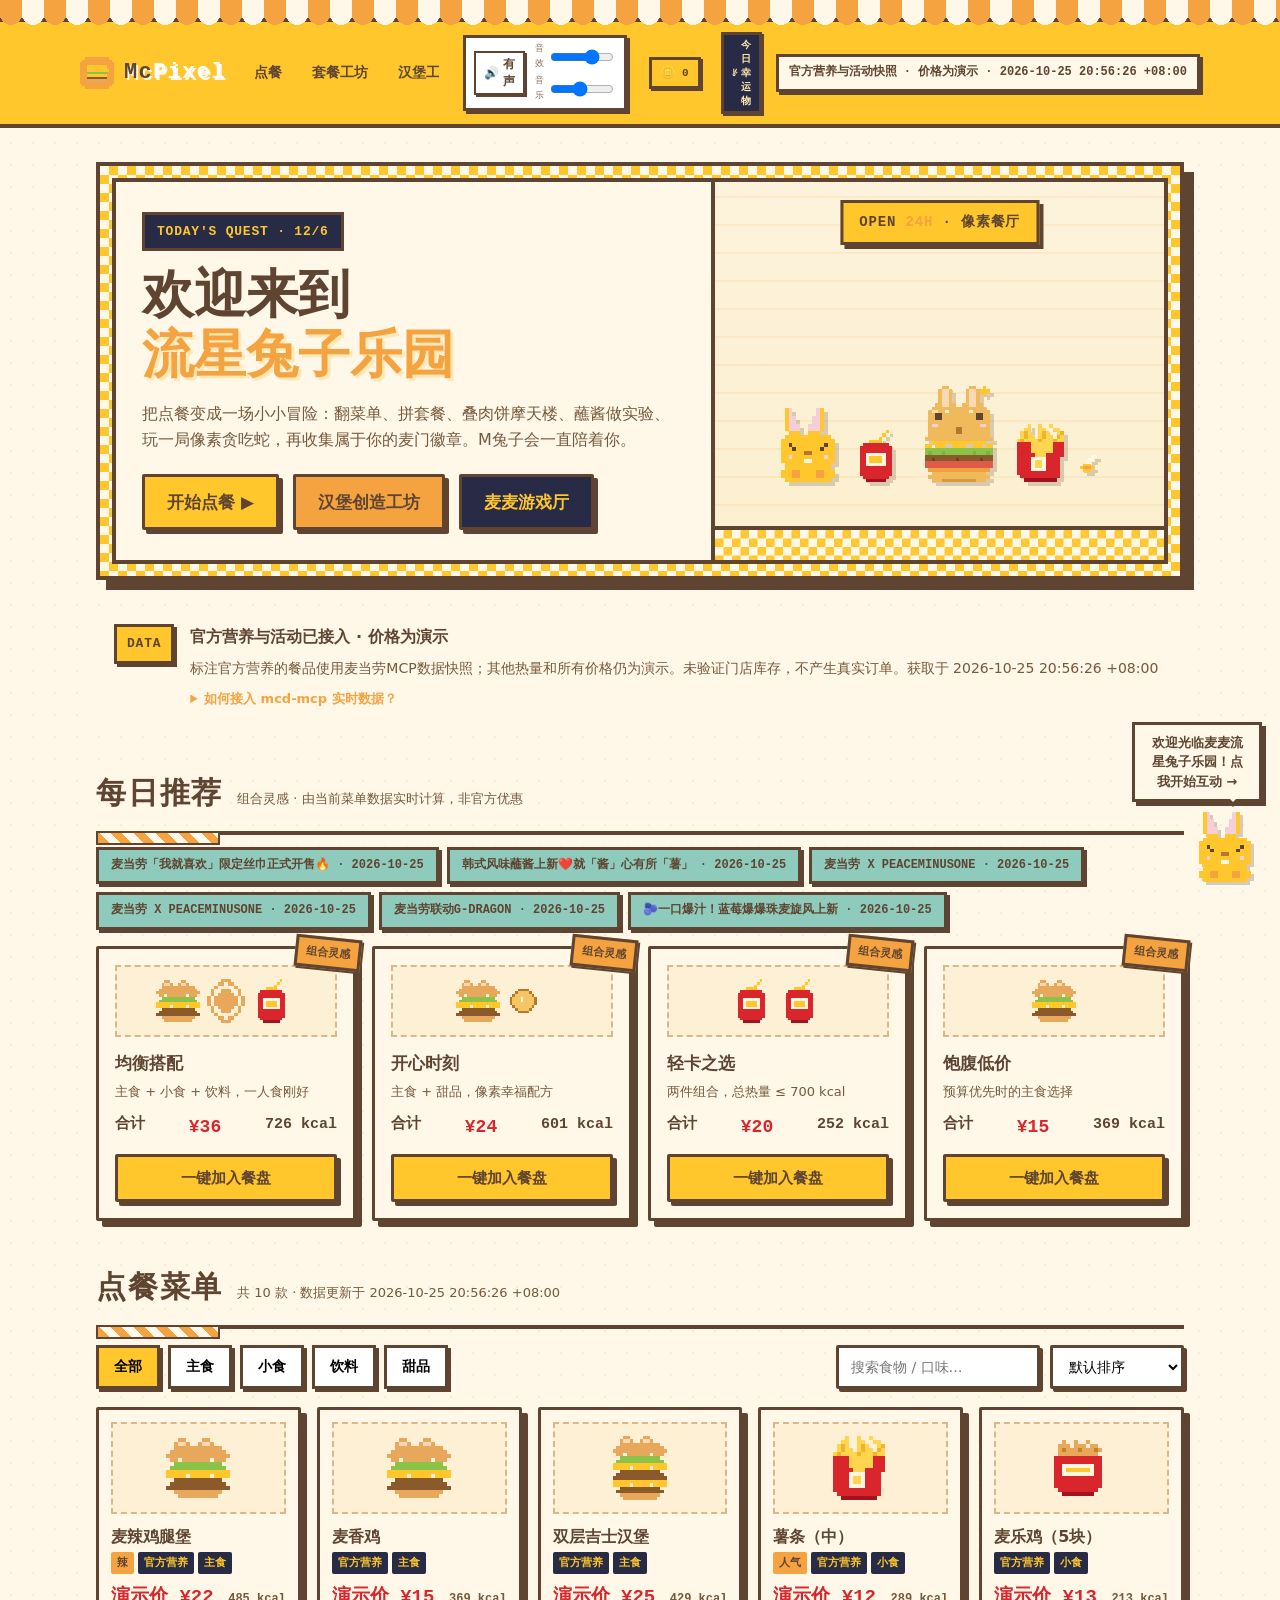
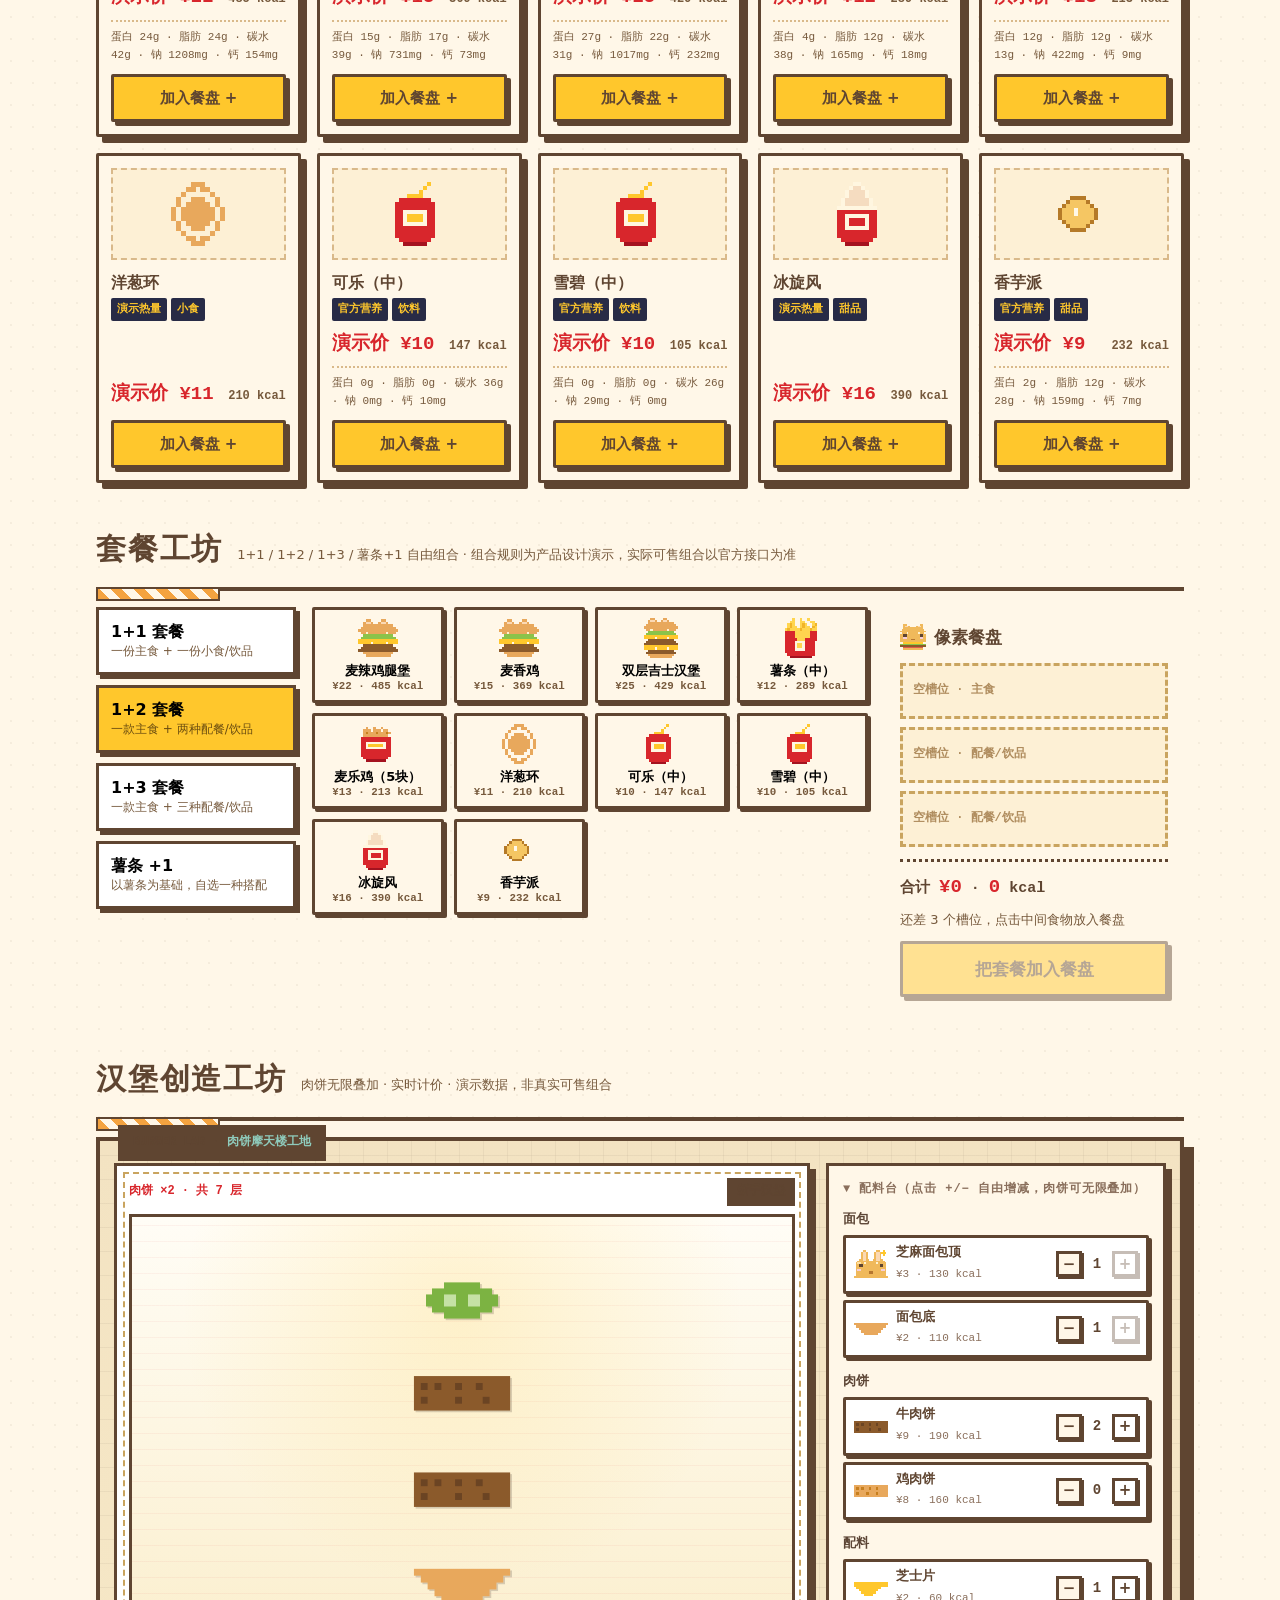
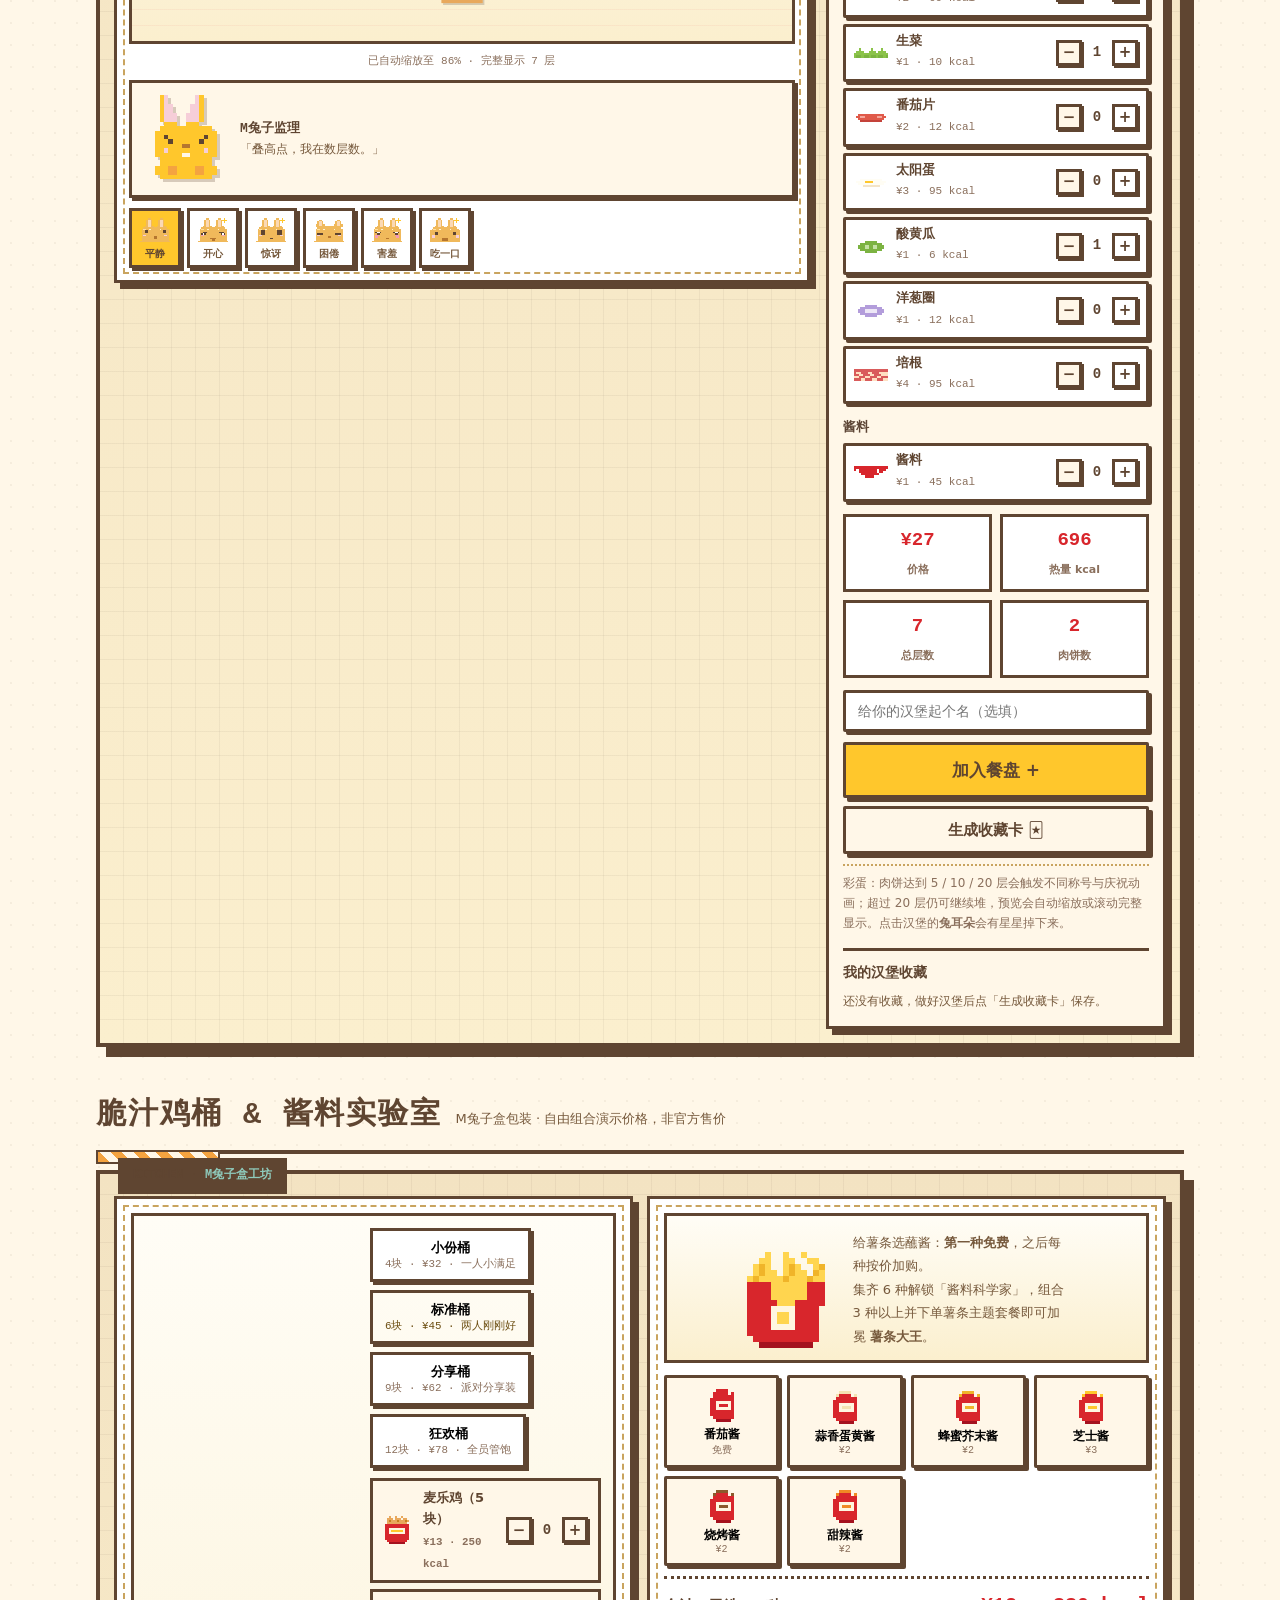
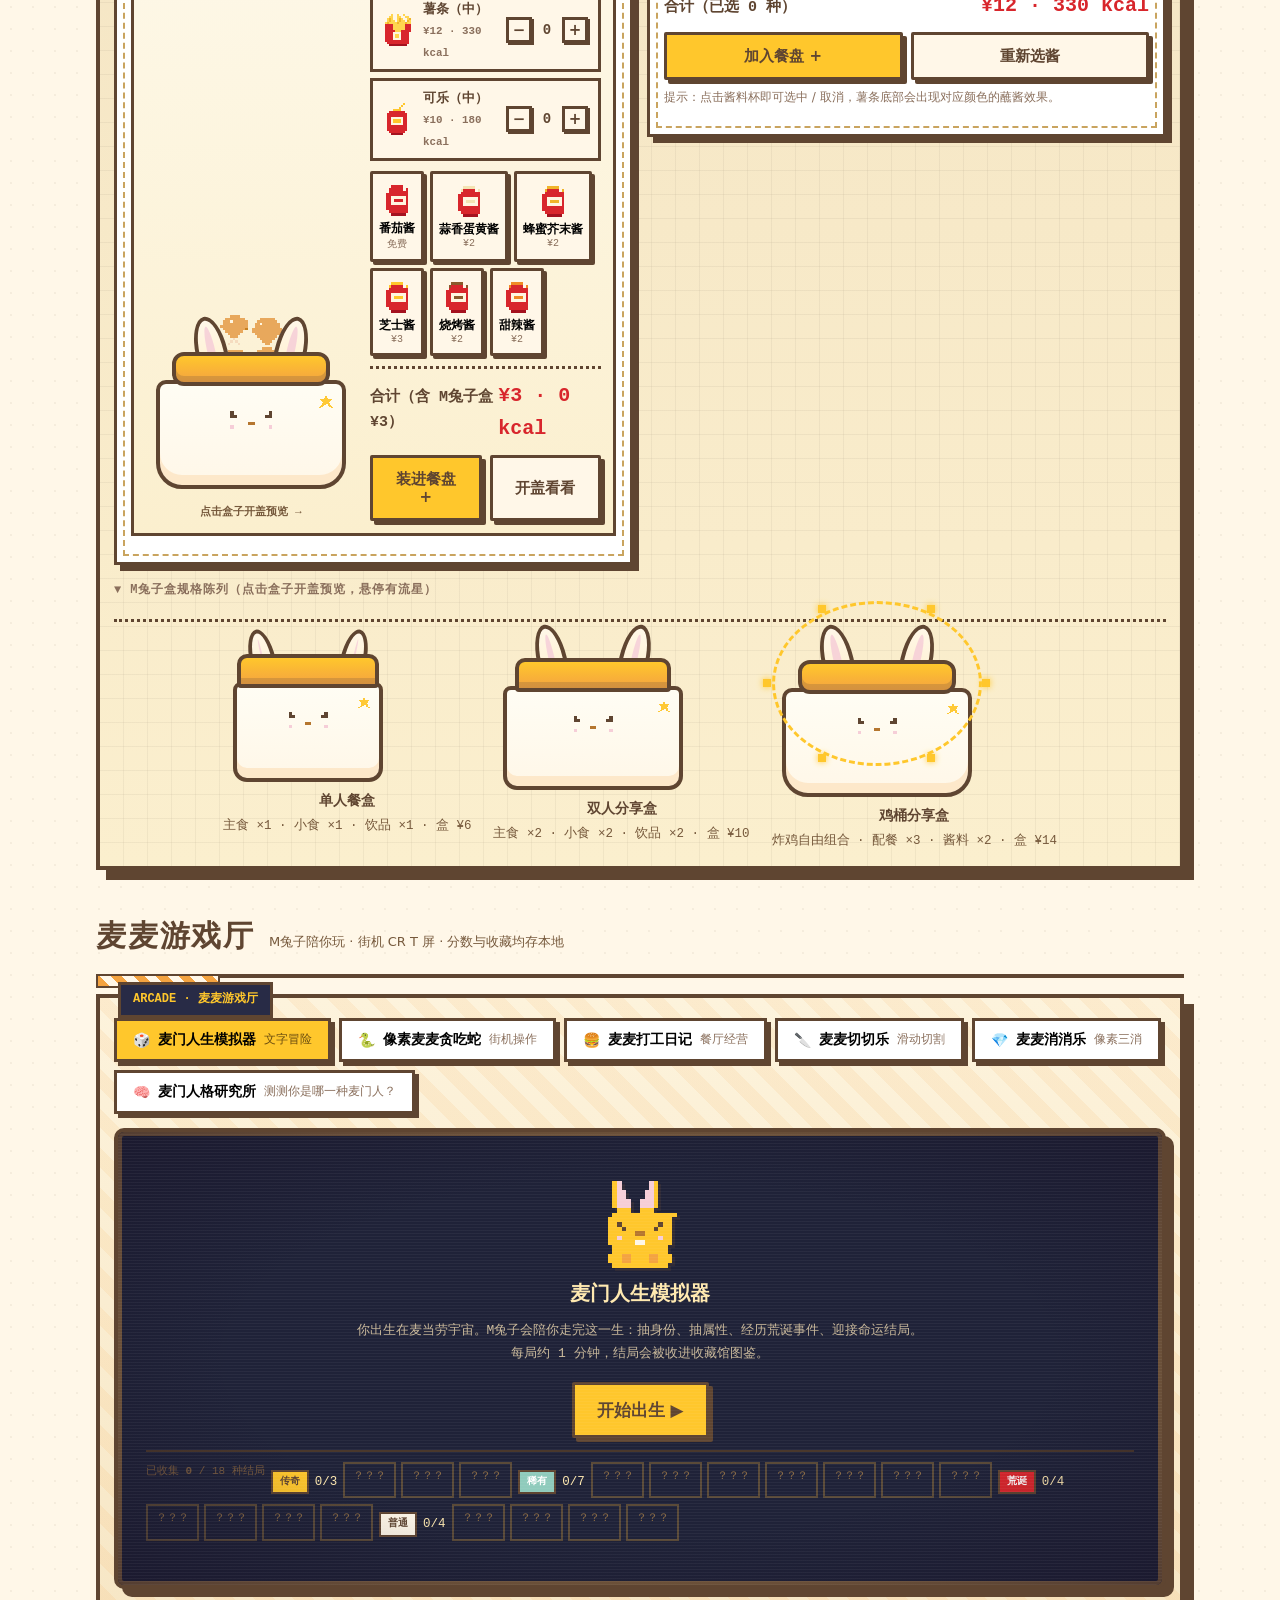
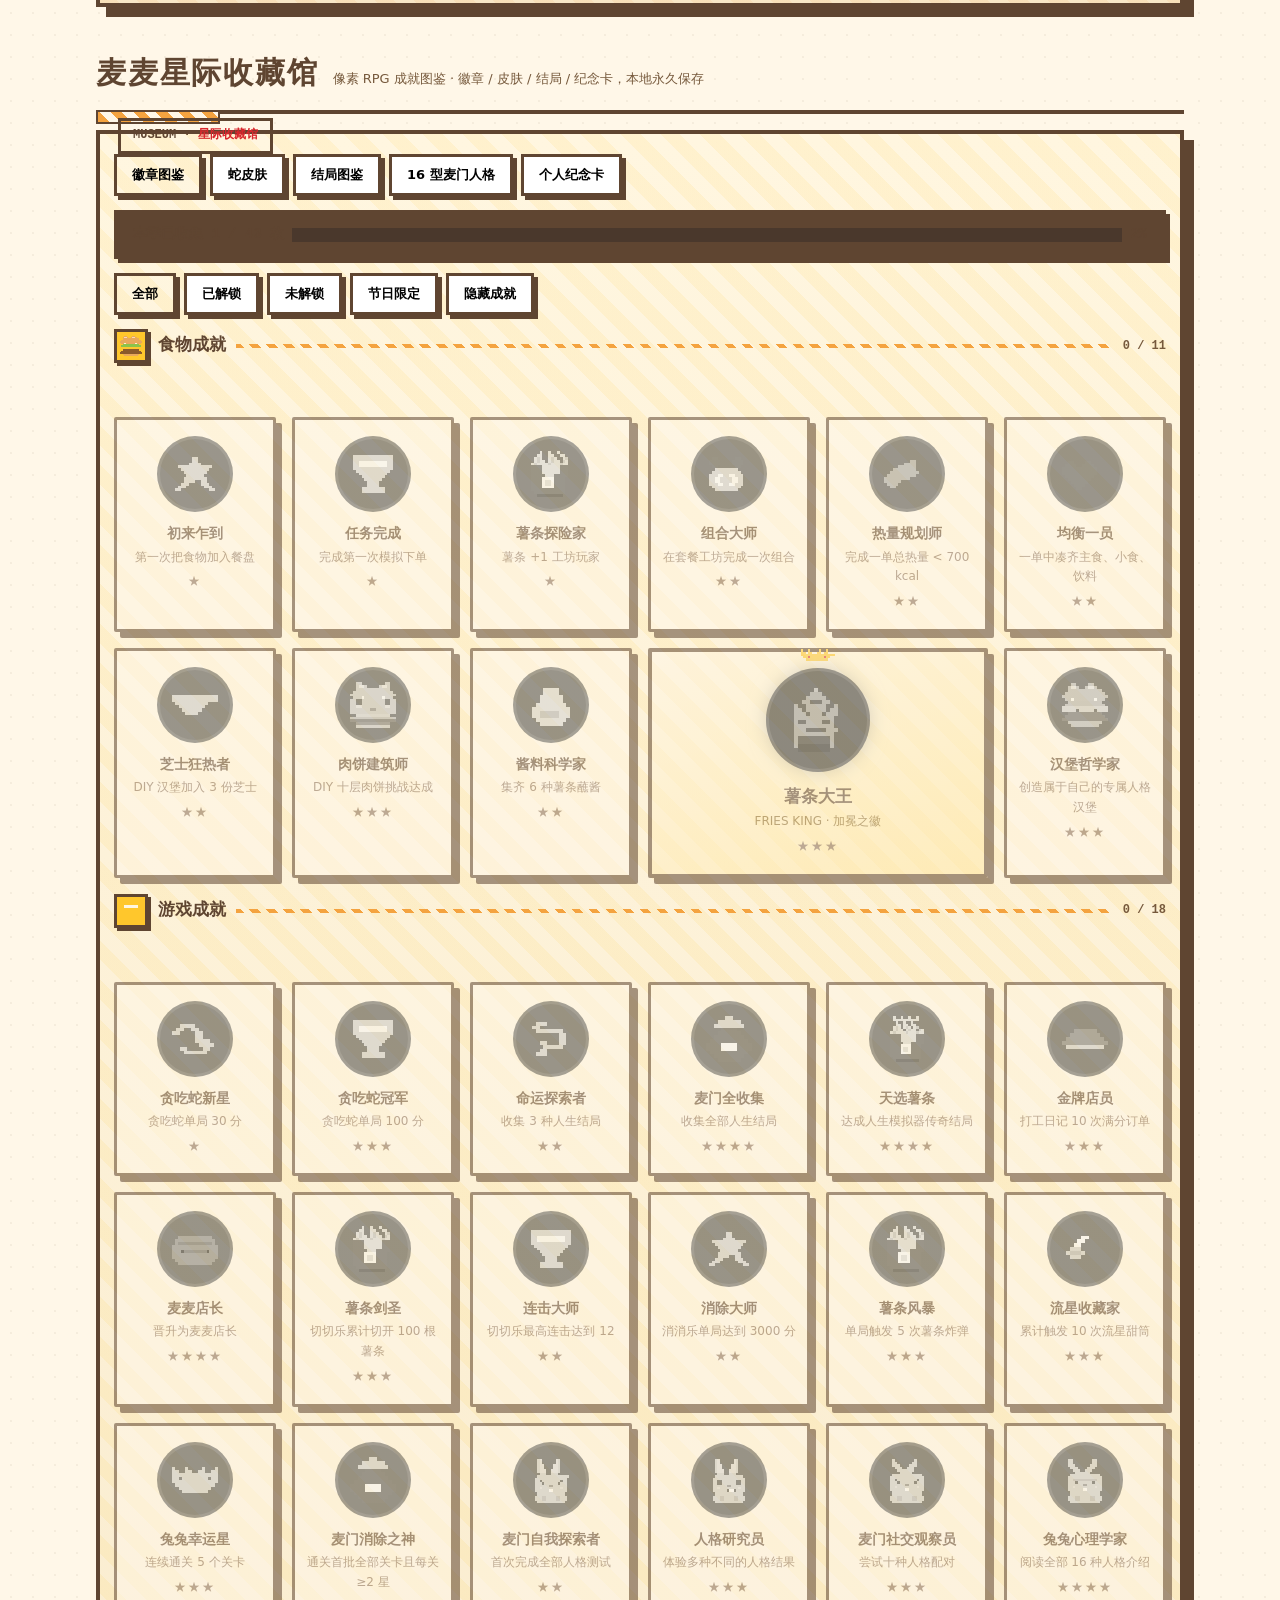
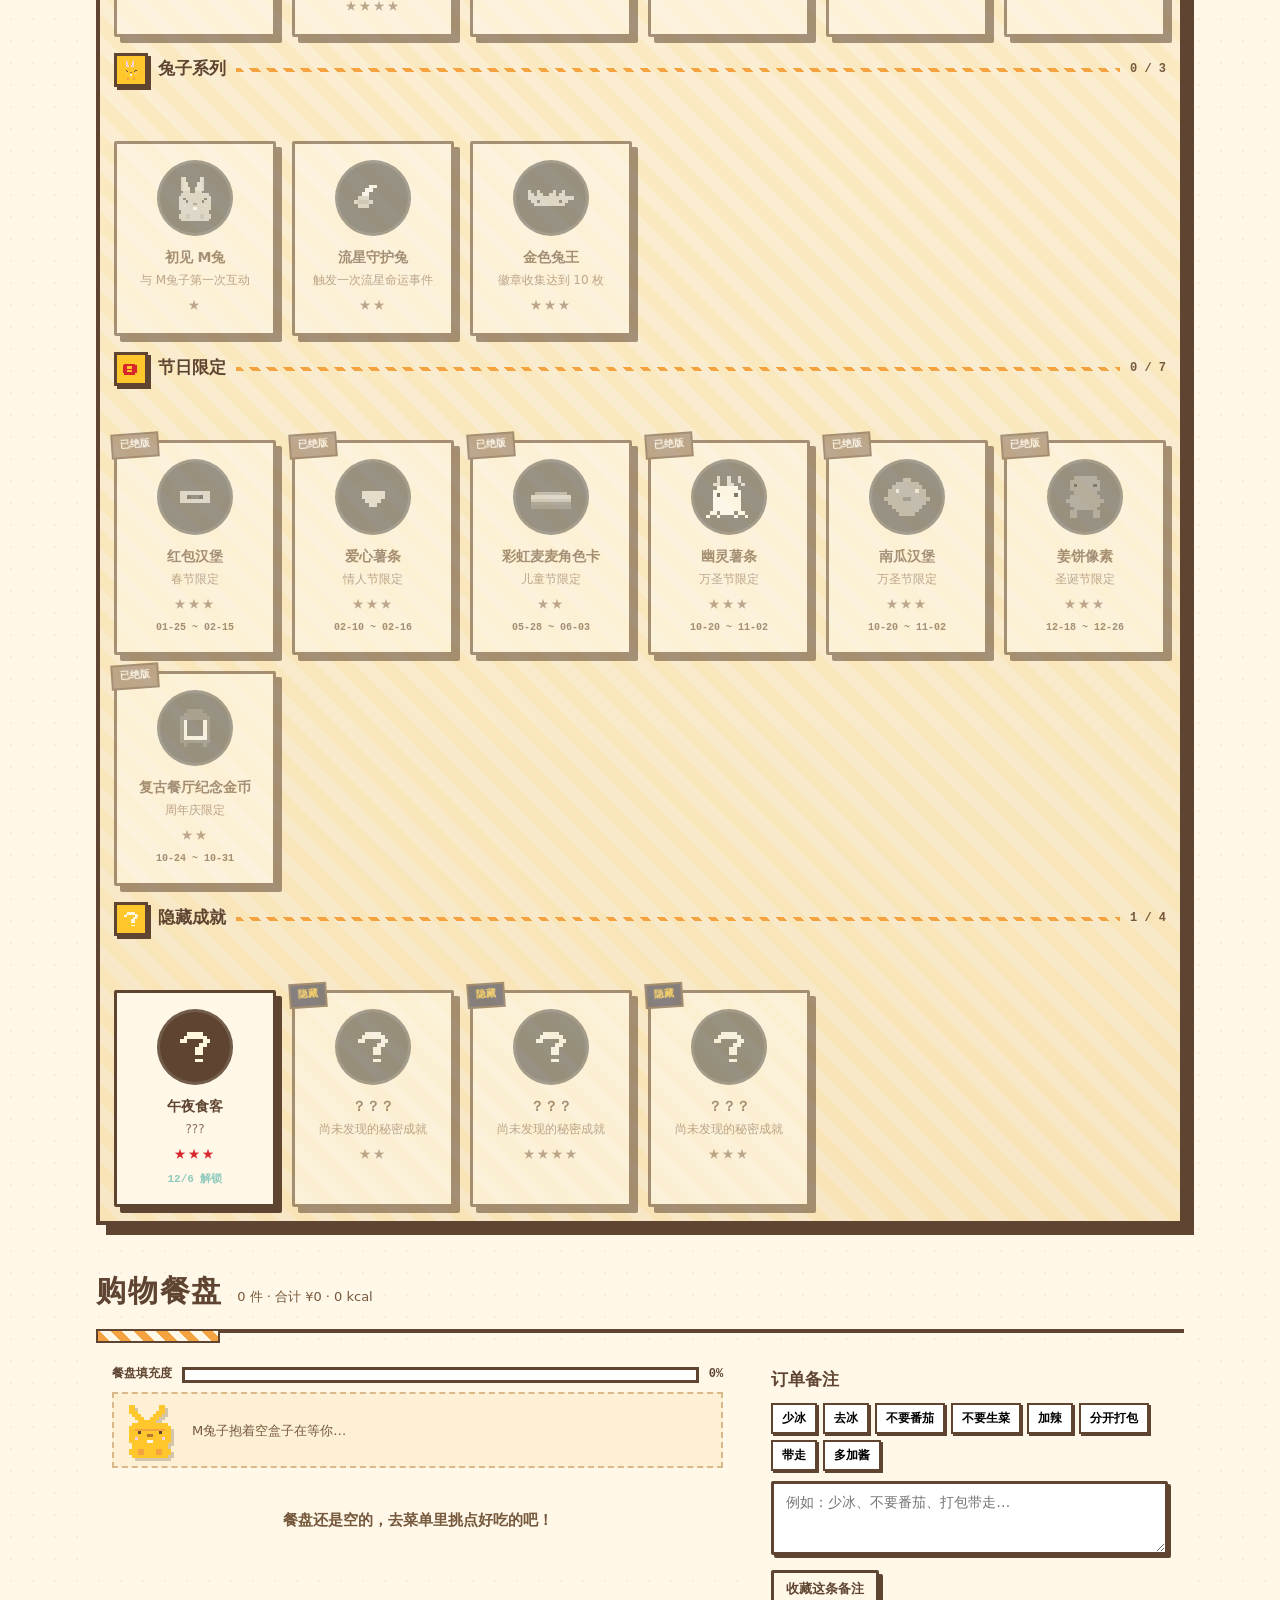
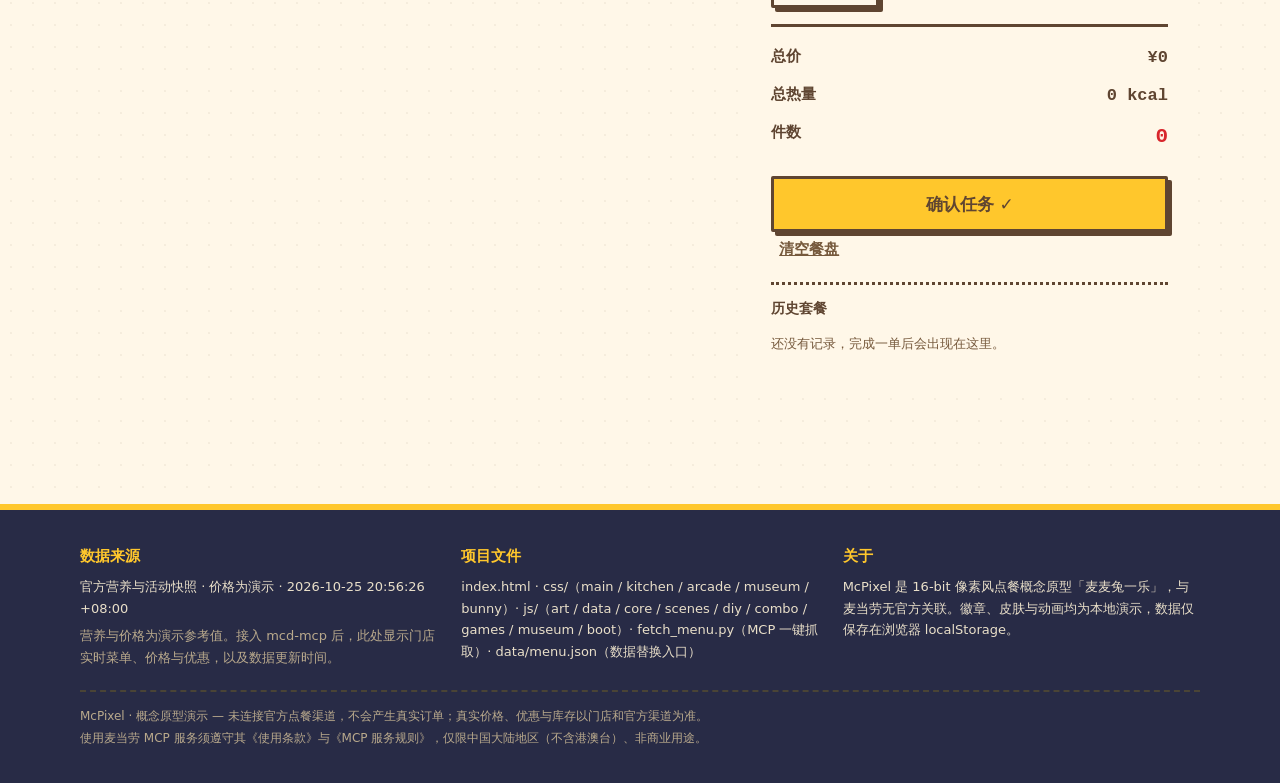
==== index.html @ a1de320a "Submit 麦麦兔一乐: latest WorkBuddy games, verified MCP nutrition and campaign snapshots" ====
<!doctype html><html lang="zh-CN"><head><meta charset="utf-8"><meta name="viewport" content="width=device-width,initial-scale=1,viewport-fit=cover"><title>麦麦兔一乐｜像素互动乐园</title>
<link rel="stylesheet" href="css/main.css">
<link rel="stylesheet" href="css/kitchen.css">
<link rel="stylesheet" href="css/arcade.css">
<link rel="stylesheet" href="css/museum.css">
<link rel="stylesheet" href="css/bunny.css">
<script type="application/json" id="offline-menu">{"meta": {"source": "mixed", "label": "官方营养与活动快照 · 价格为演示", "updatedAt": "2026-10-25 20:56:26 +08:00", "store": "未验证门店", "mcdMcpConnected": false, "note": "官方营养与活动为抓取快照，非实时连接。价格、库存及未匹配营养为演示。", "nutritionMatched": 8, "nutritionRecordCount": 160}, "items": [{"id": "m1", "name": "麦辣鸡腿堡", "price": 22, "calories": 485.0, "category": "主食", "tags": ["辣", "官方营养"], "art": "burger", "priceSource": "demo", "nutrition": {"protein": 24.0, "fat": 24.0, "carbohydrate": 42.0, "sodium": 1208.0, "calcium": 154.0, "calories": 485.0}, "nutritionSourceName": "麦辣鸡腿汉堡", "nutritionSource": "mcd-mcp:list-nutrition-foods"}, {"id": "m2", "name": "麦香鸡", "price": 15, "calories": 369.0, "category": "主食", "tags": ["官方营养"], "art": "burger", "priceSource": "demo", "nutrition": {"protein": 15.0, "fat": 17.0, "carbohydrate": 39.0, "sodium": 731.0, "calcium": 73.0, "calories": 369.0}, "nutritionSourceName": "麦香鸡", "nutritionSource": "mcd-mcp:list-nutrition-foods"}, {"id": "m3", "name": "双层吉士汉堡", "price": 25, "calories": 429.0, "category": "主食", "tags": ["官方营养"], "art": "burger2", "priceSource": "demo", "nutrition": {"protein": 27.0, "fat": 22.0, "carbohydrate": 31.0, "sodium": 1017.0, "calcium": 232.0, "calories": 429.0}, "nutritionSourceName": "双层吉士汉堡", "nutritionSource": "mcd-mcp:list-nutrition-foods"}, {"id": "s1", "name": "薯条（中）", "price": 12, "calories": 289.0, "category": "小食", "tags": ["人气", "官方营养"], "art": "fries", "priceSource": "demo", "nutrition": {"protein": 4.0, "fat": 12.0, "carbohydrate": 38.0, "sodium": 165.0, "calcium": 18.0, "calories": 289.0}, "nutritionSourceName": "中薯条", "nutritionSource": "mcd-mcp:list-nutrition-foods"}, {"id": "s2", "name": "麦乐鸡（5块）", "price": 13, "calories": 213.0, "category": "小食", "tags": ["官方营养"], "art": "nuggets", "priceSource": "demo", "nutrition": {"protein": 12.0, "fat": 12.0, "carbohydrate": 13.0, "sodium": 422.0, "calcium": 9.0, "calories": 213.0}, "nutritionSourceName": "麦乐鸡5块", "nutritionSource": "mcd-mcp:list-nutrition-foods"}, {"id": "s3", "name": "洋葱环", "price": 11, "calories": 210, "category": "小食", "tags": ["演示热量"], "art": "rings", "priceSource": "demo"}, {"id": "d1", "name": "可乐（中）", "price": 10, "calories": 147.0, "category": "饮料", "tags": ["官方营养"], "art": "cup", "priceSource": "demo", "nutrition": {"protein": 0.0, "fat": 0.0, "carbohydrate": 36.0, "sodium": 0.0, "calcium": 10.0, "calories": 147.0}, "nutritionSourceName": "可乐中杯", "nutritionSource": "mcd-mcp:list-nutrition-foods"}, {"id": "d2", "name": "雪碧（中）", "price": 10, "calories": 105.0, "category": "饮料", "tags": ["官方营养"], "art": "cup", "priceSource": "demo", "nutrition": {"protein": 0.0, "fat": 0.0, "carbohydrate": 26.0, "sodium": 29.0, "calcium": 0.0, "calories": 105.0}, "nutritionSourceName": "雪碧中杯", "nutritionSource": "mcd-mcp:list-nutrition-foods"}, {"id": "t1", "name": "冰旋风", "price": 16, "calories": 390, "category": "甜品", "tags": ["演示热量"], "art": "swirl", "priceSource": "demo"}, {"id": "t2", "name": "香芋派", "price": 9, "calories": 232.0, "category": "甜品", "tags": ["官方营养"], "art": "pie", "priceSource": "demo", "nutrition": {"protein": 2.0, "fat": 12.0, "carbohydrate": 28.0, "sodium": 159.0, "calcium": 7.0, "calories": 232.0}, "nutritionSourceName": "香芋派", "nutritionSource": "mcd-mcp:list-nutrition-foods"}], "campaigns": [{"name": "麦当劳「我就喜欢」限定丝巾正式开售🔥", "date": "2026-10-25"}, {"name": "韩式风味蘸酱上新❤️就「酱」心有所「薯」", "date": "2026-10-25"}, {"name": "麦当劳 X PEACEMINUSONE", "date": "2026-10-25"}, {"name": "麦当劳 X PEACEMINUSONE", "date": "2026-10-25"}, {"name": "麦当劳联动G-DRAGON ", "date": "2026-10-25"}, {"name": "🫐一口爆汁！蓝莓爆爆珠麦旋风上新", "date": "2026-10-25"}, {"name": "🍫麦咖啡13.9r浓浓黑巧来啦！", "date": "2026-10-25"}, {"name": "麦咖啡一早现磨🥳元气早餐震撼来袭！", "date": "2026-10-25"}, {"name": "🩶灰白撞色，灰焰圆筒酷爽登场", "date": "2026-10-25"}, {"name": "学生专属！49元150天麦金学期卡💳", "date": "2026-10-25"}, {"name": "过家家派对上线，快来一起解锁梦想职业", "date": "2026-10-25"}, {"name": "“韩”风刮到了四件套~龙焰鸡腿堡来袭！", "date": "2026-10-25"}, {"name": "乐享90分钟高质量亲子时间", "date": "2026-10-25"}, {"name": "快来一起参加麦麦派对吧！", "date": "2026-10-25"}, {"name": "下周麦麦省优惠预告来啦😁", "date": "2026-10-26"}, {"name": "麦当劳 X PEACEMINUSONE", "date": "2026-10-27"}, {"name": "麦当劳 X PEACEMINUSONE", "date": "2026-10-28"}, {"name": "麦当劳「我就喜欢」限定丝巾正式开售🔥", "date": "2026-10-30"}, {"name": "🍫麦咖啡13.9r浓浓黑巧来啦！", "date": "2026-10-30"}, {"name": "韩式风味蘸酱上新❤️就「酱」心有所「薯」", "date": "2026-10-31"}, {"name": "麦当劳联动G-DRAGON ", "date": "2026-11-01"}, {"name": "🩶灰白撞色，灰焰圆筒酷爽登场", "date": "2026-11-01"}, {"name": "“韩”风刮到了四件套~龙焰鸡腿堡来袭！", "date": "2026-11-02"}, {"name": "🫐一口爆汁！蓝莓爆爆珠麦旋风上新", "date": "2026-11-03"}, {"name": "快来一起参加麦麦派对吧！", "date": "2026-11-11"}, {"name": "乐享90分钟高质量亲子时间", "date": "2026-11-12"}], "deals": []}</script></head><body>
<div class="toast-wrap" id="toastWrap" aria-live="polite"></div>

<header class="site-head">
  <div class="awning" aria-hidden="true"></div>
  <div class="head-inner">
    <a class="brand" href="#top">
      <span id="brandArt"></span>
      <span class="brand-word pixel">Mc<i>Pixel</i></span>
    </a>
    <nav class="site-nav">
      <a class="nav-link" href="#menu">点餐</a>
      <a class="nav-link" href="#workshop">套餐工坊</a>
      <a class="nav-link" href="#diy">汉堡工坊</a>
      <a class="nav-link" href="#kitchen">鸡桶酱料</a>
      <a class="nav-link" href="#arcade">游戏厅</a>
      <a class="nav-link" href="#museum" id="navMuseum">收藏馆</a>
      <a class="nav-link cart-link" href="#cart" id="navCart">餐盘<span class="cart-count" id="cartCount">0</span></a>
    </nav>
    <div class="sound-panel" id="soundPanel" title="声音设置"></div>
    <span class="coin-chip" id="coinChip" title="模拟金币：仅用于游戏内解锁，与真实货币无关">🪙 0</span>
    <span class="luck-chip-wrap" id="luckChip"></span>
    <span class="data-chip" id="dataChip" title="当前数据来源">载入中…</span>
  </div>
</header>

<main id="top">
  <!-- ================= HERO（点餐大厅） ================= -->
  <section class="hero-wrap">
    <div class="checker-pad">
      <div class="hero">
        <div class="hero-copy">
          <div class="quest-tag pixel">TODAY'S QUEST · <span id="todayStr"></span></div>
          <h1>欢迎来到<br><em>流星兔子乐园</em></h1>
          <p>把点餐变成一场小小冒险：翻菜单、拼套餐、叠肉饼摩天楼、蘸酱做实验、玩一局像素贪吃蛇，再收集属于你的麦门徽章。M兔子会一直陪着你。</p>
          <div class="hero-cta">
            <button class="btn btn-lg" data-go="#menu">开始点餐 ▶</button>
            <button class="btn btn-honey btn-lg" data-go="#diy">汉堡创造工坊</button>
            <button class="btn btn-night btn-lg" data-go="#arcade">麦麦游戏厅</button>
          </div>
        </div>
        <div class="hero-scene" aria-hidden="true">
          <div class="scene-wall"></div>
          <div class="scene-sign pixel">OPEN <b>24H</b> · 像素餐厅</div>
          <div class="scene-items" id="sceneItems"></div>
          <div class="scene-floor"></div>
        </div>
      </div>
    </div>
  </section>

  <!-- ================= 数据提示 ================= -->
  <section class="notice-wrap">
    <div class="notice" id="dataNotice">
      <span class="notice-tag pixel">DATA</span>
      <div>
        <b id="noticeTitle">当前展示的是演示菜单数据</b>
        <p id="noticeText">本页尚未连接麦当劳官方 MCP（mcd-mcp），菜单、价格与热量均为演示参考值，不构成任何真实优惠。接入官方数据后，页面会自动切换为门店实时菜单。</p>
        <details>
          <summary>如何接入 mcd-mcp 实时数据？</summary>
          <ol>
            <li>打开 <b>open.mcd.cn/mcp</b>，手机号登录后在右上角「控制台」申请 MCP Token（限中国大陆、非商业用途）。</li>
            <li>在 WorkBuddy「连接器 → 自定义连接器 → 配置 MCP」中粘贴配置（Token 只放本地，勿外传）：</li>
          </ol>
          <pre>{
  "mcpServers": {
    "mcd-mcp": {
      "type": "streamablehttp",
      "url": "https://mcp.mcd.cn",
      "headers": { "Authorization": "Bearer YOUR_MCP_TOKEN" }
    }
  }
}</pre>
          <ol start="3">
            <li>把官方菜单数据写入本项目的 <b>data/menu.json</b>：在 WorkBuddy 中启用 mcd-mcp 连接器后让我抓取，或运行 <b>python3 fetch_menu.py</b>（读取环境变量 MCD_MCP_TOKEN，依次调用 query-meals / list-nutrition-foods / query-store-coupons / campaign-calendar）。刷新页面即完成替换，字段映射见 MCP_INTEGRATION.md。</li>
          </ol>
        </details>
      </div>
    </div>
  </section>

  <!-- ================= 每日推荐 ================= -->
  <section id="daily" class="sec">
    <div class="sec-head"><h2 class="pixel">每日推荐</h2><span class="sec-sub">组合灵感 · 由当前菜单数据实时计算，非官方优惠</span></div>
    <div class="campaign-strip" id="campaignStrip"></div>
    <div class="daily-grid" id="dailyGrid"></div>
  </section>

  <!-- ================= 门店优惠（仅 MCP 数据存在时显示） ================= -->
  <section id="deals" class="sec" hidden>
    <div class="sec-head"><h2 class="pixel">门店优惠</h2><span class="sec-sub">来自 mcd-mcp 官方优惠数据 · 仅展示接口实际返回的券</span></div>
    <div class="deal-grid" id="dealGrid"></div>
  </section>

  <!-- ================= 点餐菜单 ================= -->
  <section id="menu" class="sec">
    <div class="sec-head"><h2 class="pixel">点餐菜单</h2><span class="sec-sub" id="menuCount"></span></div>
    <div class="menu-tools">
      <div class="tabs" id="catTabs" role="tablist"></div>
      <div class="tools-right">
        <input class="inp" id="searchInput" type="search" placeholder="搜索食物 / 口味…" aria-label="搜索菜单">
        <select class="inp" id="sortSel" aria-label="排序方式">
          <option value="default">默认排序</option>
          <option value="priceAsc">价格从低到高</option>
          <option value="calAsc">热量从低到高</option>
        </select>
      </div>
    </div>
    <div class="grid" id="menuGrid"></div>
    <p class="menu-empty" id="menuEmpty" hidden>没有找到匹配的食物，换个关键词试试。</p>
  </section>

  <!-- ================= 套餐工坊 ================= -->
  <section id="workshop" class="sec">
    <div class="sec-head"><h2 class="pixel">套餐工坊</h2><span class="sec-sub">1+1 / 1+2 / 1+3 / 薯条+1 自由组合 · 组合规则为产品设计演示，实际可售组合以官方接口为准</span></div>
    <div class="workshop">
      <div class="ws-modes" id="wsModes"></div>
      <div>
        <div class="ws-candidates" id="wsCandidates"></div>
      </div>
      <div class="ws-plate">
        <h3><span id="wsPlateArt"></span>像素餐盘</h3>
        <div class="slots" id="wsSlots"></div>
        <div class="ws-total">合计 <b id="wsPrice">¥0</b> · <b id="wsCal">0</b> kcal</div>
        <div class="ws-hint" id="wsHint"></div>
        <button class="btn btn-lg btn-block" id="wsAdd" disabled>把套餐加入餐盘</button>
      </div>
    </div>
  </section>

  <!-- ================= DIY 汉堡创造工坊 ================= -->
  <section id="diy" class="sec">
    <div class="sec-head"><h2 class="pixel">汉堡创造工坊</h2><span class="sec-sub">肉饼无限叠加 · 实时计价 · 演示数据，非真实可售组合</span></div>
    <div class="kitchen-stage">
      <span class="kitchen-sign">BURGER LAB · <b>肉饼摩天楼工地</b></span>
      <div class="diy-layout">
        <div class="diy-preview">
          <div class="diy-counter"><span class="patty-num" id="diyPattyCount">肉饼 ×2</span><span class="diy-title-tag" id="diyTitleTag">新手汉堡</span><span id="diyCreative" class="diy-creative" hidden>创意模式 · 仅供娱乐</span></div>
          <div class="burger-viewport" id="burgerViewport">
            <div class="burger-stack" id="burgerStack"></div>
            <div class="burger-egg" id="burgerEgg"></div>
          </div>
          <div class="diy-scale-hint" id="diyScaleHint"></div>
          <div class="diy-bunny-row">
            <span id="diyBunny"></span>
            <div class="diy-bunny-copy">
              <b>M兔子监理</b>
              <span id="diyBunnySub">「叠高点，我在数层数。」</span>
            </div>
          </div>
          <div class="diy-expr-row" id="diyExprRow"></div>
        </div>
        <div class="diy-panel">
          <p class="diy-col-head">▼ 配料台（点击 +/− 自由增减，肉饼可无限叠加）</p>
          <div id="diyIngredients"></div>
          <div class="diy-stats">
            <div class="diy-stat"><b id="diyPrice">¥0</b><span>价格</span></div>
            <div class="diy-stat"><b id="diyCal">0</b><span>热量 kcal</span></div>
            <div class="diy-stat"><b id="diyLayers">0</b><span>总层数</span></div>
            <div class="diy-stat"><b id="diyPattyStat">0</b><span>肉饼数</span></div>
          </div>
          <input class="inp diy-name" id="diyName" maxlength="12" placeholder="给你的汉堡起个名（选填）">
          <div class="diy-actions">
            <button class="btn btn-lg" id="diyAddBtn">加入餐盘 +</button>
            <button class="btn btn-ghost" id="diyCardBtn">生成收藏卡 🃏</button>
          </div>
          <p class="diy-tip">彩蛋：肉饼达到 5 / 10 / 20 层会触发不同称号与庆祝动画；超过 20 层仍可继续堆，预览会自动缩放或滚动完整显示。点击汉堡的<b>兔耳朵</b>会有星星掉下来。</p>
          <div class="diy-saved">
            <h4>我的汉堡收藏</h4>
            <div class="diy-saved-list" id="diySavedList"></div>
          </div>
        </div>
      </div>
    </div>
  </section>

  <!-- ================= 脆汁鸡桶 & 酱料实验室 ================= -->
  <section id="kitchen" class="sec">
    <div class="sec-head"><h2 class="pixel">脆汁鸡桶 &amp; 酱料实验室</h2><span class="sec-sub">M兔子盒包装 · 自由组合演示价格，非官方售价</span></div>
    <div class="kitchen-stage">
      <span class="kitchen-sign">KITCHEN · <b>M兔子盒工坊</b></span>
      <div class="kitchen-layout">
        <div class="bucket-builder" id="bucketBuilder"></div>
        <div class="sauce-lab" id="sauceLab"></div>
      </div>
      <p class="diy-col-head" style="margin-top:16px">▼ M兔子盒规格陈列（点击盒子开盖预览，悬停有流星）</p>
      <div class="box-row" id="bunnyBoxes"></div>
    </div>
  </section>

  <!-- ================= 麦麦游戏厅 ================= -->
  <section id="arcade" class="sec">
    <div class="sec-head"><h2 class="pixel">麦麦游戏厅</h2><span class="sec-sub">M兔子陪你玩 · 街机 CR T 屏 · 分数与收藏均存本地</span></div>
    <div class="arcade-hall">
      <span class="arcade-sign">ARCADE · <b>麦麦游戏厅</b></span>
      <div class="arcade-tabs">
        <button class="arcade-tab active" data-arcade="life"><span>🎲</span>麦门人生模拟器<small>文字冒险</small></button>
        <button class="arcade-tab" data-arcade="snake"><span>🐍</span>像素麦麦贪吃蛇<small>街机操作</small></button>
        <button class="arcade-tab" data-arcade="work"><span>🍔</span>麦麦打工日记<small>餐厅经营</small></button>
        <button class="arcade-tab" data-arcade="slice"><span>🔪</span>麦麦切切乐<small>滑动切割</small></button>
        <button class="arcade-tab" data-arcade="match"><span>💎</span>麦麦消消乐<small>像素三消</small></button>
        <button class="arcade-tab" data-arcade="mbti"><span>🧠</span>麦门人格研究所<small>测测你是哪一种麦门人？</small></button>
      </div>
      <div class="crt crt-glow" id="arcadeLife"><div class="crt-inner"></div></div>
      <div class="crt crt-glow" id="arcadeSnake" hidden>
        <div class="crt-inner">
          <div class="snake-layout">
            <div class="snake-main">
              <canvas id="snakeCanvas" width="400" height="400"></canvas>
              <div class="snake-hud">
                <span>得分 <b id="snakeScore">0</b></span>
                <span>最高 <b id="snakeBest">0</b></span>
                <span>长度 <b id="snakeLen">3</b></span>
                <span>状态 <b id="snakeState">进行中</b></span>
              </div>
              <div class="snake-pad">
                <button class="pad-up" id="padUp" title="上">▲</button>
                <button class="pad-left" id="padLeft" title="左">◀</button>
                <button class="pad-down" id="padDown" title="下">▼</button>
                <button class="pad-right" id="padRight" title="右">▶</button>
              </div>
              <p class="snake-tip">键盘方向键 / WASD 移动 · 空格暂停 · 手机可滑动屏幕或按方向键</p>
            </div>
            <div class="snake-side">
              <div>
                <h4>游戏控制</h4>
                <div class="snake-btns">
                  <button class="btn btn-sm" id="snakePauseBtn">暂停</button>
                  <button class="btn btn-sm btn-ghost" id="snakeRestartBtn">重新开始</button>
                  <button class="btn btn-sm btn-night" id="snakeMuteBtn">音效：开</button>
                </div>
              </div>
              <div>
                <h4>地图主题</h4>
                <div class="theme-row" id="themeRow"></div>
              </div>
              <div>
                <h4>蛇皮肤（点击装备）</h4>
                <div class="skin-grid" id="skinPicker"></div>
              </div>
              <div class="snake-board" id="snakeBoard"></div>
            </div>
          </div>
        </div>
      </div>
      <div class="crt crt-glow" id="arcadeWork" hidden>
        <div class="crt-inner"></div>
        <div class="work-side" id="workProfile"></div>
      </div>
      <div class="crt crt-glow" id="arcadeSlice" hidden><div class="crt-inner"></div></div>
      <div class="crt crt-glow" id="arcadeMatch" hidden><div class="crt-inner"></div></div>
      <div class="crt crt-glow" id="arcadeMbti" hidden><div class="crt-inner"></div></div>
    </div>
  </section>

  <!-- ================= 麦麦星际收藏馆 ================= -->
  <section id="museum" class="sec">
    <div class="sec-head"><h2 class="pixel">麦麦星际收藏馆</h2><span class="sec-sub">像素 RPG 成就图鉴 · 徽章 / 皮肤 / 结局 / 纪念卡，本地永久保存</span></div>
    <div class="museum-hall">
      <span class="museum-sign">MUSEUM · <b>星际收藏馆</b></span>
      <div class="museum-tabs">
        <button class="museum-tab active" data-museum="badges">徽章图鉴</button>
        <button class="museum-tab" data-museum="skins">蛇皮肤</button>
        <button class="museum-tab" data-museum="endings">结局图鉴</button>
        <button class="museum-tab" data-museum="mbti">16 型麦门人格</button>
        <button class="museum-tab" data-museum="memorial">个人纪念卡</button>
      </div>
      <div class="museum-progress" id="museumProgress"></div>

      <div id="museumBadges">
        <div class="museum-tabs" id="badgeFilters">
          <button class="museum-tab active" data-bfilter="all">全部</button>
          <button class="museum-tab" data-bfilter="unlocked">已解锁</button>
          <button class="museum-tab" data-bfilter="locked">未解锁</button>
          <button class="museum-tab" data-bfilter="limited">节日限定</button>
          <button class="museum-tab" data-bfilter="hidden">隐藏成就</button>
        </div>
        <div class="badge-grid" id="badgeGrid"></div>
      </div>
      <div id="museumSkins" hidden><div class="skin-gallery" id="skinGallery"></div></div>
      <div id="museumEndings" hidden><div id="endingGallery"></div></div>
      <div id="museumMbti" hidden><div class="mb-gallery" id="mbtiGallery"></div></div>
      <div id="museumMemorial" hidden>
        <div class="memorial-wrap">
          <div class="memorial-preview" id="memorialPreview"></div>
          <div class="memorial-side">
            <h3 style="margin-top:0">你的收藏档案</h3>
            <p>这里汇总了你在乐园里的全部积累：徽章、蛇皮肤、人生结局、汉堡收藏与兔子互动次数。点击右侧按钮即可把纪念卡保存为图片，分享给朋友。</p>
            <p style="font-size:13px;color:var(--caramel)">徽章与皮肤通过点餐、DIY、小游戏与节日活动解锁；节日徽章只在对应活动期间可获得，错过即绝版。</p>
            <button class="btn btn-lg" id="memorialSaveBtn">保存纪念卡图片 ⬇</button>
            <p class="honest">概念原型演示：所有收藏数据仅保存在当前浏览器的 localStorage，清空浏览器数据会丢失，与麦当劳官方无关。</p>
          </div>
        </div>
      </div>
    </div>
  </section>

  <!-- ================= 购物餐盘 ================= -->
  <section id="cart" class="sec">
    <div class="sec-head"><h2 class="pixel">购物餐盘</h2><span class="sec-sub" id="cartSub"></span></div>
    <div class="cart-layout">
      <div class="cart-main">
        <div class="tray">
          <div class="tray-bar"><span>餐盘填充度</span><div class="tray-track"><div class="tray-fill" id="trayFill"></div></div><span id="trayPct">0%</span></div>
          <div class="tray-items" id="trayItems"></div>
        </div>
        <div id="cartRows"></div>
        <div class="cart-empty" id="cartEmpty">餐盘还是空的，去菜单里挑点好吃的吧！</div>
      </div>
      <aside class="cart-side">
        <h3>订单备注</h3>
        <div class="note-chips" id="noteChips"></div>
        <textarea class="inp" id="noteInput" rows="3" placeholder="例如：少冰、不要番茄、打包带走…"></textarea>
        <button class="btn btn-ghost btn-sm" id="saveNoteBtn">收藏这条备注</button>
        <div class="totals">
          <div class="total-row"><span>总价</span><b id="cartPrice">¥0</b></div>
          <div class="total-row"><span>总热量</span><b id="cartCal">0 kcal</b></div>
          <div class="total-row"><span>件数</span><b id="cartQty">0</b></div>
        </div>
        <button class="btn btn-lg btn-block" id="checkoutBtn">确认任务 ✓</button>
        <button class="btn btn-text" id="clearBtn">清空餐盘</button>
        <div class="history" id="historyBox"></div>
      </aside>
    </div>
  </section>
</main>

<footer class="site-foot">
  <div class="foot-inner">
    <div class="foot-grid">
      <div>
        <h4>数据来源</h4>
        <div id="footData">演示数据 · 非实时</div>
        <p style="margin:6px 0 0;color:#B9A98C">营养与价格为演示参考值。接入 mcd-mcp 后，此处显示门店实时菜单、价格与优惠，以及数据更新时间。</p>
      </div>
      <div>
        <h4>项目文件</h4>
        <p style="margin:0">index.html · css/（main / kitchen / arcade / museum / bunny）· js/（art / data / core / scenes / diy / combo / games / museum / boot）· fetch_menu.py（MCP 一键抓取）· data/menu.json（数据替换入口）</p>
      </div>
      <div>
        <h4>关于</h4>
        <p style="margin:0">McPixel 是 16-bit 像素风点餐概念原型「麦麦兔一乐」，与麦当劳无官方关联。徽章、皮肤与动画均为本地演示，数据仅保存在浏览器 localStorage。</p>
      </div>
    </div>
    <div class="foot-note">
      McPixel · 概念原型演示 — 未连接官方点餐渠道，不会产生真实订单；真实价格、优惠与库存以门店和官方渠道为准。<br>
      使用麦当劳 MCP 服务须遵守其《使用条款》与《MCP 服务规则》，仅限中国大陆地区（不含港澳台）、非商业用途。
    </div>
  </div>
</footer>

<div class="float-mascot" id="floatMascot"></div>

<div class="modal-mask" id="modalMask" hidden>
  <div class="modal" id="modalBox" role="dialog" aria-modal="true"></div>
</div>

<noscript><p style="text-align:center;padding:20px">McPixel 需要启用 JavaScript 才能运行。</p></noscript>

<script src="js/art.js"></script>
<script src="js/data.js"></script>
<script src="js/core.js"></script>
<script src="js/audio.js"></script>
<script src="js/scenes.js"></script>
<script src="js/diy.js"></script>
<script src="js/combo.js"></script>
<script src="js/games.js"></script>
<script src="js/work.js"></script>
<script src="js/slice.js"></script>
<script src="js/match.js"></script>
<script src="js/mbti.js"></script>
<script src="js/museum.js"></script>
<script src="js/luck.js"></script>
<script src="js/boot.js"></script>
</body></html>
---- css/main.css ----
/* =========================================================
 * McPixel · 麦麦流星兔子乐园 — 基础层
 * 配色：奶油白 / 麦当劳金黄 / 蜂蜜橙 / 焦糖棕 / 星夜蓝 / 柔和粉
 * ========================================================= */
:root{
  --cream:#FFF7E8;      /* 页面主背景 */
  --gold:#FFC72C;       /* 品牌主色：按钮 / 高亮 / 流星 / 奖励 */
  --honey:#F4A340;      /* 次要强调 / 装饰 / 渐变 */
  --caramel:#76593C;    /* 文字 / 线条 */
  --night:#282B46;      /* 夜间游戏场景 / 流星背景 */
  --pink:#F6CED8;       /* 兔子脸颊 / 角色装饰 */
  --red:#D8262C;        /* 仅用于价格文字与极小面积标签 */
  --paper:#FDF0D5;--ink:#5F4531;--white:#fff;--teal:#8FCBBC;
  --yellow-l:#FFE9B8;
  --font-ui:system-ui,-apple-system,"PingFang SC","Hiragino Sans GB","Microsoft YaHei",sans-serif;
  --font-px:ui-monospace,SFMono-Regular,Menlo,Consolas,"Liberation Mono",monospace;
  --shadow:6px 6px 0 var(--ink);
}
*{box-sizing:border-box}
/* 全局兜底：任何带 hidden 属性的元素都必须隐藏，
   避免组件自带 display:flex/grid 覆盖 UA 的 [hidden]{display:none} */
[hidden]{display:none !important}
html{scroll-behavior:smooth}
body{margin:0;background:var(--cream);color:var(--ink);font:15px/1.65 var(--font-ui);
  background-image:radial-gradient(rgba(118,89,60,.07) 1.5px,transparent 1.5px);background-size:22px 22px}
section{scroll-margin-top:86px}
.pixel{font-family:var(--font-px);font-weight:800;letter-spacing:.06em}
img,svg{display:block}
.art{shape-rendering:crispEdges;image-rendering:pixelated}

/* ============ 头部 ============ */
.site-head{position:sticky;top:0;z-index:60;background:var(--gold);border-bottom:4px solid var(--ink)}
.awning{display:block;width:100%;height:22px;background:repeating-linear-gradient(90deg,var(--honey) 0 22px,var(--cream) 22px 44px);position:relative;border-bottom:4px solid var(--ink)}
.awning::after{content:"";position:absolute;left:0;right:0;top:14px;height:12px;
  background:
    radial-gradient(circle 11px at 11px 0,var(--honey) 99%,transparent 100%) 0 0/44px 12px repeat-x,
    radial-gradient(circle 11px at 33px 0,var(--cream) 99%,transparent 100%) 0 0/44px 12px repeat-x}
.head-inner{display:flex;align-items:center;gap:14px;padding:10px max(16px,calc((100% - 1120px)/2))}
.brand{display:flex;align-items:center;gap:10px;text-decoration:none;color:var(--ink);flex:none}
.brand-word{font-size:22px;text-shadow:2px 2px 0 var(--cream)}
.brand-word i{font-style:normal;color:var(--white)}
.site-nav{display:flex;gap:2px;margin-left:auto;overflow-x:auto;scrollbar-width:none}
.site-nav::-webkit-scrollbar{display:none}
.nav-link{color:var(--ink);text-decoration:none;font-weight:800;padding:8px 11px;border:3px solid transparent;white-space:nowrap;font-size:14px}
.nav-link:hover{border-color:var(--ink);background:var(--cream)}
.cart-link{position:relative}
.cart-count{display:inline-grid;place-items:center;min-width:22px;height:22px;padding:0 5px;margin-left:4px;background:var(--night);color:var(--gold);border:2px solid var(--ink);border-radius:11px;font-family:var(--font-px);font-size:12px;vertical-align:1px}
.data-chip{flex:none;font-family:var(--font-px);font-size:12px;font-weight:800;padding:6px 10px;border:3px solid var(--ink);background:var(--cream);color:var(--ink);box-shadow:3px 3px 0 var(--ink);cursor:help}
.data-chip.live{background:var(--night);color:var(--gold)}

/* ============ 按钮 ============ */
.btn{appearance:none;border:3px solid var(--ink);background:var(--gold);color:var(--ink);font:800 15px/1.2 var(--font-ui);
  padding:12px 18px;cursor:pointer;box-shadow:4px 4px 0 var(--ink);border-radius:2px;transition:transform .07s,box-shadow .07s}
.btn:hover{transform:translate(-1px,-1px);box-shadow:5px 5px 0 var(--ink)}
.btn:active{transform:translate(3px,3px);box-shadow:1px 1px 0 var(--ink)}
.btn:disabled{opacity:.45;cursor:not-allowed;transform:none;box-shadow:4px 4px 0 var(--ink)}
.btn-ghost{background:var(--cream);color:var(--ink)}
.btn-honey{background:var(--honey);color:var(--ink)}
.btn-night{background:var(--night);color:var(--gold)}
.btn-lg{padding:15px 22px;font-size:17px}
.btn-sm{padding:8px 12px;font-size:13px}
.btn-block{width:100%}
.btn-text{background:none;border:none;box-shadow:none;color:var(--caramel);text-decoration:underline;padding:8px}
.btn-text:hover{transform:none;color:var(--ink)}

/* ============ 主体 / 区块 ============ */
main{max-width:1120px;margin:0 auto;padding:26px 16px 60px}
.sec{margin-top:44px}
.sec-head{display:flex;align-items:baseline;gap:14px;flex-wrap:wrap;margin-bottom:16px;
  border-bottom:4px solid var(--ink);padding-bottom:10px;position:relative}
.sec-head::after{content:"";position:absolute;left:0;bottom:-14px;width:120px;height:10px;
  background:repeating-linear-gradient(45deg,var(--honey) 0 8px,var(--cream) 8px 16px);border:2px solid var(--ink);border-top:0}
.sec-head h2{margin:0;font-size:clamp(22px,4vw,30px)}
.sec-sub{color:var(--caramel);font-size:13px}
.poster{background:var(--cream);border:3px solid var(--ink);box-shadow:var(--shadow);border-radius:2px}

/* ============ HERO（点餐大厅） ============ */
.hero-wrap{margin-top:8px}
.checker-pad{padding:12px;border:4px solid var(--ink);box-shadow:10px 10px 0 var(--ink);
  background-color:var(--cream);
  background-image:linear-gradient(45deg,var(--gold) 25%,transparent 25%,transparent 75%,var(--gold) 75%),
    linear-gradient(45deg,var(--gold) 25%,transparent 25%,transparent 75%,var(--gold) 75%);
  background-size:18px 18px;background-position:0 0,9px 9px}
.hero{display:grid;grid-template-columns:1.25fr .95fr;gap:0;background:var(--cream);border:4px solid var(--ink)}
.hero-copy{padding:30px 26px}
.quest-tag{display:inline-block;background:var(--night);color:var(--gold);padding:6px 12px;font-size:13px;border:3px solid var(--ink)}
.hero-copy h1{font-size:clamp(30px,5.4vw,52px);line-height:1.15;margin:14px 0 12px}
.hero-copy h1 em{font-style:normal;color:var(--honey);text-shadow:3px 3px 0 var(--yellow-l)}
.hero-copy p{font-size:16px;max-width:34em;color:var(--caramel)}
.hero-cta{display:flex;gap:14px;flex-wrap:wrap;margin-top:20px}
.hero-scene{position:relative;border-left:4px solid var(--ink);background:linear-gradient(180deg,#FDF3DC,#FBEFCE);display:flex;flex-direction:column;justify-content:flex-end;min-height:300px;overflow:hidden}
.scene-wall{position:absolute;inset:0;background:
  repeating-linear-gradient(0deg,transparent 0 26px,rgba(244,163,64,.12) 26px 28px),
  linear-gradient(180deg,#FDF3DC,#FBEFCE)}
.scene-sign{position:absolute;top:18px;left:50%;transform:translateX(-50%);background:var(--gold);color:var(--ink);
  border:3px solid var(--ink);box-shadow:4px 4px 0 var(--ink);padding:8px 16px;font-family:var(--font-px);font-weight:800;font-size:14px;z-index:2}
.scene-sign b{color:var(--honey)}
.scene-items{position:relative;z-index:2;display:flex;align-items:flex-end;justify-content:center;gap:6px;padding:0 10px 44px;flex-wrap:wrap}
.scene-items .art{filter:drop-shadow(4px 4px 0 rgba(95,69,49,.22))}
.scene-chicken{animation:bob 2.4s steps(2,end) infinite}
/* 首页场景中的兔兔汉堡角色（可点击兔耳） */
.scene-bunbunny{display:inline-block;line-height:0;cursor:pointer;animation:bob 3s steps(2,end) infinite}
.scene-bunbunny .art{filter:drop-shadow(4px 4px 0 rgba(95,69,49,.22))}
@keyframes bob{50%{transform:translateY(-6px)}}
.scene-floor{position:relative;z-index:1;height:34px;border-top:4px solid var(--ink);
  background-color:var(--cream);
  background-image:linear-gradient(45deg,var(--gold) 25%,transparent 25%,transparent 75%,var(--gold) 75%),
    linear-gradient(45deg,var(--gold) 25%,transparent 25%,transparent 75%,var(--gold) 75%);
  background-size:17px 17px;background-position:0 0,8.5px 8.5px}

/* ============ 数据提示 ============ */
.notice-wrap{margin-top:26px}
.notice{display:flex;gap:16px;padding:18px;background:var(--cream)}
.notice-tag{flex:none;align-self:flex-start;background:var(--gold);border:3px solid var(--ink);padding:6px 10px;font-size:13px;box-shadow:3px 3px 0 var(--ink)}
.notice b{font-size:16px}
.notice p{margin:6px 0 0;color:var(--caramel);font-size:14px}
.notice details{margin-top:8px;font-size:13px}
.notice summary{cursor:pointer;font-weight:800;color:var(--honey)}
.notice pre{background:var(--night);color:var(--gold);padding:10px 12px;overflow-x:auto;font-size:12px;border:3px solid var(--ink)}
.notice ol{margin:8px 0 0;padding-left:20px;color:var(--caramel)}

/* ============ 每日推荐 ============ */
.daily-grid{display:grid;grid-template-columns:repeat(auto-fit,minmax(240px,1fr));gap:16px}
.daily-card{padding:16px;position:relative;background:var(--cream)}
.daily-card .daily-arts{display:flex;gap:4px;justify-content:center;padding:12px;background:var(--paper);border:2px dashed #D9B98A;margin-bottom:12px}
.daily-card h3{margin:0 0 4px;font-size:17px}
.daily-card .daily-desc{color:var(--caramel);font-size:13px;margin:0 0 10px}
.daily-nums{display:flex;justify-content:space-between;font-family:var(--font-px);font-weight:800;margin-bottom:12px}
.daily-nums b{color:var(--red);font-size:18px}
.daily-card .btn{width:100%}
.stamp{position:absolute;top:-12px;right:-8px;background:var(--honey);color:var(--ink);border:3px solid var(--ink);
  padding:4px 8px;font-family:var(--font-px);font-size:11px;font-weight:800;transform:rotate(6deg);box-shadow:2px 2px 0 var(--ink)}

/* ============ 菜单 ============ */
.menu-tools{display:flex;gap:12px;flex-wrap:wrap;justify-content:space-between;margin-bottom:18px}
.tabs{display:flex;gap:8px;flex-wrap:wrap}
.tab{border:3px solid var(--ink);background:var(--white);padding:9px 15px;cursor:pointer;font:800 14px var(--font-ui);box-shadow:3px 3px 0 var(--ink)}
.tab:hover{transform:translate(-1px,-1px);box-shadow:4px 4px 0 var(--ink)}
.tab.active{background:var(--gold)}
.tools-right{display:flex;gap:10px;flex-wrap:wrap}
.inp{border:3px solid var(--ink);background:var(--white);padding:10px 12px;font:14px var(--font-ui);box-shadow:3px 3px 0 var(--ink);border-radius:2px}
.inp:focus{outline:3px solid var(--gold);outline-offset:1px}
.grid{display:grid;grid-template-columns:repeat(auto-fill,minmax(185px,1fr));gap:16px}
.food-card{background:var(--cream);border:3px solid var(--ink);box-shadow:var(--shadow);padding:12px;display:flex;flex-direction:column;position:relative;border-radius:2px}
.food-card:hover{transform:translate(-2px,-2px);box-shadow:8px 8px 0 var(--ink)}
.food-card{transition:transform .1s,box-shadow .1s}
.food-art{background:var(--paper);border:2px dashed #D9B98A;display:grid;place-items:center;padding:12px;margin-bottom:10px}
.food-card h3{margin:0 0 2px;font-size:16px}
.food-tags{display:flex;gap:4px;flex-wrap:wrap;margin-bottom:8px;min-height:20px}
.tag{font-family:var(--font-px);font-size:11px;font-weight:800;background:var(--night);color:var(--gold);padding:2px 6px;border-radius:2px}
.tag.hot{background:var(--honey);color:var(--ink)}
.tag.new{background:var(--teal);color:var(--ink)}
.food-meta{display:flex;justify-content:space-between;align-items:baseline;font-family:var(--font-px);font-weight:800;margin-top:auto}
.food-meta .price{color:var(--red);font-size:19px}
.food-meta .kcal{color:var(--caramel);font-size:12px}
.food-card .btn{margin-top:10px;width:100%}
.food-card.added .food-art{animation:artpop .35s steps(3,end)}
@keyframes artpop{50%{transform:scale(1.12) rotate(-3deg)}}
.menu-empty{text-align:center;color:var(--caramel);padding:30px;font-weight:700}

/* ============ 套餐工坊（自选组合） ============ */
.workshop{display:grid;grid-template-columns:200px 1fr 300px;gap:16px;align-items:start}
.ws-modes{display:flex;flex-direction:column;gap:10px}
.ws-mode{text-align:left;border:3px solid var(--ink);background:var(--white);box-shadow:4px 4px 0 var(--ink);padding:12px;cursor:pointer;font-family:var(--font-ui)}
.ws-mode b{display:block;font-size:16px}
.ws-mode span{font-size:12px;color:var(--caramel)}
.ws-mode.active{background:var(--gold)}
.ws-mode.active span{color:#6b4d10}
.ws-candidates{display:grid;grid-template-columns:repeat(auto-fill,minmax(120px,1fr));gap:10px}
.ws-item{border:3px solid var(--ink);background:var(--cream);box-shadow:3px 3px 0 var(--ink);padding:8px;cursor:pointer;text-align:center;font-family:var(--font-ui);font-size:13px;font-weight:700;border-radius:2px}
.ws-item:hover{transform:translate(-1px,-1px);box-shadow:4px 4px 0 var(--ink)}
.ws-item.in-slot{background:var(--yellow-l)}
.ws-item .art{margin:0 auto 4px}
.ws-item small{display:block;color:var(--caramel);font-family:var(--font-px)}
.ws-plate{padding:16px;background:var(--cream);position:sticky;top:96px}
.ws-plate h3{margin:0 0 12px;font-size:17px;display:flex;align-items:center;gap:8px}
.slots{display:flex;flex-direction:column;gap:8px;margin-bottom:12px}
.slot{border:3px dashed #C9A45F;background:var(--paper);min-height:56px;display:flex;align-items:center;gap:10px;padding:8px 10px;cursor:pointer}
.slot.filled{border-style:solid;border-color:var(--ink);background:var(--white)}
.slot.locked{cursor:default;background:var(--yellow-l)}
.slot .slot-empty{color:#B08D5F;font-family:var(--font-px);font-size:12px;font-weight:800}
.slot b{font-size:14px}
.slot .slot-x{margin-left:auto;color:#B08D5F;font-weight:800;padding:2px 8px;border:none;background:none;cursor:pointer;font-size:16px}
.ws-total{font-family:var(--font-px);font-weight:800;font-size:15px;border-top:3px dotted var(--ink);padding-top:10px;margin-bottom:6px}
.ws-total b{color:var(--red);font-size:19px}
.ws-hint{font-size:13px;color:var(--caramel);min-height:22px;margin-bottom:10px}
.ws-hint.ok{color:var(--honey);font-weight:800}

/* ============ 购物车 ============ */
.cart-layout{display:grid;grid-template-columns:1.5fr 1fr;gap:16px;align-items:start}
.cart-main{padding:16px;background:var(--cream)}
.tray{margin-bottom:14px}
.tray-bar{display:flex;align-items:center;gap:10px;font-family:var(--font-px);font-size:12px;font-weight:800;margin-bottom:8px}
.tray-track{flex:1;height:16px;border:3px solid var(--ink);background:var(--white)}
.tray-fill{height:100%;width:0;background:repeating-linear-gradient(45deg,var(--gold) 0 8px,var(--honey) 8px 16px);transition:width .3s steps(8)}
.tray-items{display:flex;gap:6px;flex-wrap:wrap;min-height:52px;background:var(--paper);border:2px dashed #D9B98A;padding:8px;align-items:center}
.tray-items .art{animation:artpop .3s steps(2,end)}
.cart-row{display:grid;grid-template-columns:auto 1fr auto auto auto;gap:10px;align-items:center;border-bottom:3px dotted #D9B98A;padding:10px 0}
.cart-row:last-child{border-bottom:none}
.cart-row .row-name{font-weight:800;font-size:14px}
.cart-row .row-sub{font-family:var(--font-px);font-size:12px;color:var(--caramel)}
.qty{display:flex;align-items:center;border:3px solid var(--ink);background:var(--white)}
.qty button{width:28px;height:28px;border:none;background:var(--gold);font:800 16px/1 var(--font-ui);cursor:pointer;color:var(--ink)}
.qty button:hover{background:var(--yellow-l)}
.qty span{min-width:30px;text-align:center;font-family:var(--font-px);font-weight:800}
.row-line{font-family:var(--font-px);font-weight:800;color:var(--red);min-width:64px;text-align:right}
.row-del{border:none;background:none;cursor:pointer;font-size:16px;color:#B08D5F;padding:4px 8px}
.row-del:hover{color:var(--red)}
.cart-empty{text-align:center;color:var(--caramel);padding:26px 10px;font-weight:700}
.cart-side{padding:16px;background:var(--cream)}
.cart-side h3{margin:0 0 10px;font-size:17px}
.note-chips{display:flex;gap:6px;flex-wrap:wrap;margin-bottom:10px}
.note-chip{border:2px solid var(--ink);background:var(--white);font-size:12px;font-weight:700;padding:5px 9px;cursor:pointer;box-shadow:2px 2px 0 var(--ink)}
.note-chip:hover{background:var(--yellow-l)}
.note-chip.saved{background:var(--teal)}
#noteInput{width:100%;resize:vertical}
.cart-side .btn-ghost{margin-top:8px}
.totals{margin:16px 0;border-top:3px solid var(--ink);padding-top:12px}
.total-row{display:flex;justify-content:space-between;padding:5px 0;font-weight:700}
.total-row b{font-family:var(--font-px);font-size:17px}
.total-row:last-child b{color:var(--red);font-size:21px}
.history{margin-top:16px;border-top:3px dotted var(--ink);padding-top:12px;font-size:13px}
.history h4{margin:0 0 6px;font-size:14px}
.history .his-item{color:var(--caramel)}
.history .btn{margin-top:8px}

/* ============ 活动条 / 门店优惠 / 营养行 ============ */
.campaign-strip{display:flex;gap:8px;flex-wrap:wrap;margin:-4px 0 16px}
.campaign-strip:empty{display:none}
.campaign-chip{background:var(--teal);border:3px solid var(--ink);box-shadow:3px 3px 0 var(--ink);padding:6px 12px;font-family:var(--font-px);font-size:12px;font-weight:800}
.deal-grid{display:grid;grid-template-columns:repeat(auto-fit,minmax(230px,1fr));gap:16px}
.deal-card{padding:16px;background:var(--cream);position:relative}
.deal-card h3{margin:0 0 6px;font-size:16px}
.deal-card .deal-desc{font-size:13px;color:var(--caramel);margin:0 0 8px}
.deal-card .deal-meta{font-family:var(--font-px);font-size:13px;font-weight:800;color:var(--red)}
.food-nut{font-family:var(--font-px);font-size:11px;color:var(--caramel);margin-top:6px;border-top:2px dotted #D9B98A;padding-top:6px}

/* ============ 弹窗 / Toast ============ */
.modal-mask{position:fixed;inset:0;background:rgba(40,43,70,.6);display:grid;place-items:center;z-index:100;padding:16px;overflow-y:auto}
.modal-mask[hidden]{display:none}
.modal{max-width:430px;width:100%;max-height:92vh;overflow:auto;background:var(--cream);padding:26px;text-align:center;animation:modalin .25s steps(3,end);position:relative}
.modal.wide{max-width:640px}
@keyframes modalin{from{transform:scale(.7);opacity:0}}
.modal-stamp{display:inline-block;font-family:var(--font-px);font-weight:800;font-size:26px;color:var(--ink);background:var(--gold);
  border:4px solid var(--ink);padding:8px 20px;transform:rotate(-7deg);box-shadow:4px 4px 0 var(--ink);margin-bottom:14px;animation:stampin .4s steps(4,end) .1s backwards}
@keyframes stampin{from{transform:rotate(-7deg) scale(3);opacity:0}}
.modal h3{margin:0 0 6px;font-size:22px}
.modal .modal-lines{text-align:left;margin:14px 0;border-top:3px dotted var(--ink);border-bottom:3px dotted var(--ink);padding:10px 0;font-size:14px}
.modal .modal-lines div{display:flex;justify-content:space-between;padding:3px 0}
.modal .honest{font-size:12px;color:var(--caramel);background:var(--paper);border:2px dashed #D9B98A;padding:8px;margin:12px 0}
.modal-x{position:absolute;top:10px;right:10px;border:3px solid var(--ink);background:var(--white);font-weight:800;cursor:pointer;padding:2px 10px;box-shadow:3px 3px 0 var(--ink)}
.modal-x:hover{background:var(--yellow-l)}
.toast-wrap{position:fixed;top:86px;left:50%;transform:translateX(-50%);z-index:120;display:flex;flex-direction:column;gap:8px;align-items:center;pointer-events:none}
.toast{display:flex;align-items:center;gap:10px;background:var(--cream);border:3px solid var(--ink);box-shadow:4px 4px 0 var(--ink);
  padding:10px 16px;font-weight:800;font-size:14px;animation:toastin .25s steps(3,end)}
.toast .t-ico{font-family:var(--font-px);color:var(--honey);font-weight:800}
.toast.out{animation:toastout .25s steps(2,end) forwards}
@keyframes toastin{from{transform:translateY(-16px);opacity:0}}
@keyframes toastout{to{transform:translateY(-12px);opacity:0}}

/* ============ 页脚 ============ */
.site-foot{margin-top:60px;background:var(--night);color:#E9DFC9;padding:34px 16px;border-top:6px solid var(--gold)}
.foot-inner{max-width:1120px;margin:0 auto;font-size:13px}
.foot-inner h4{color:var(--gold);margin:0 0 8px;font-size:15px}
.foot-grid{display:grid;grid-template-columns:repeat(auto-fit,minmax(240px,1fr));gap:24px}
.foot-inner pre{background:#1F2238;border:2px solid #4a4436;padding:10px;overflow-x:auto;font-size:11px;color:#FFD97A}
.foot-inner a{color:var(--gold)}
.foot-note{margin-top:22px;border-top:2px dashed #4a4436;padding-top:14px;color:#B9A98C;font-size:12px;line-height:1.8}

/* ============ 响应式 ============ */
@media (max-width:920px){
  .hero{grid-template-columns:1fr}
  .hero-scene{border-left:none;border-top:4px solid var(--ink);min-height:230px}
  .workshop{grid-template-columns:1fr}
  .ws-modes{flex-direction:row;flex-wrap:wrap}
  .ws-mode{flex:1 1 150px}
  .ws-plate{position:static}
  .cart-layout{grid-template-columns:1fr}
}
@media (max-width:520px){
  .head-inner{flex-wrap:wrap}
  .site-nav{order:3;width:100%;margin-left:0}
  .data-chip{order:2;margin-left:auto}
  .grid{grid-template-columns:repeat(auto-fill,minmax(140px,1fr))}
  .cart-row{grid-template-columns:auto 1fr auto;row-gap:6px}
  .cart-row .row-del{grid-column:3;grid-row:1}
}
/* ---------- 全局声音控制 ---------- */
.sound-panel{display:flex;align-items:center;gap:10px;background:var(--white);border:3px solid var(--ink);
  box-shadow:3px 3px 0 var(--ink);padding:4px 8px;margin-left:10px}
.snd-toggle{border:2px solid var(--ink);background:var(--yellow);color:var(--ink);font:800 12px var(--font-ui);
  cursor:pointer;padding:3px 8px;display:flex;align-items:center;gap:4px;box-shadow:2px 2px 0 var(--ink)}
.snd-toggle.off{background:var(--cream);opacity:.75}
.snd-toggle:hover{background:var(--yellow-l)}
.snd-toggle:active{transform:translate(2px,2px);box-shadow:0 0 0 var(--ink)}
.snd-sliders{display:flex;flex-direction:column;gap:2px}
.snd-sliders label{display:flex;align-items:center;gap:4px;font-family:var(--font-px);font-size:9px;color:#8a6f5c}
.snd-sliders input[type=range]{width:64px;height:12px;accent-color:var(--yellow);cursor:pointer}
@media (max-width:720px){
  .sound-panel{order:3;margin-left:0}
  .snd-sliders input[type=range]{width:48px}
}

/* ---------- 今日幸运物 / 幸运收藏馆 ---------- */
.luck-chip-wrap{margin-left:6px}
.lk-chip{border:3px solid var(--ink);background:var(--night);color:#FFE9B0;font-family:var(--font-px);
  font-size:10px;font-weight:800;padding:3px 8px;cursor:pointer;display:flex;align-items:center;gap:4px;
  box-shadow:2px 2px 0 var(--ink)}
.lk-chip:hover{background:#3D4170}
.luck-screen{background:linear-gradient(180deg,var(--lb1,#282B46),var(--lb2,#5A5F9E));padding:16px;border-radius:2px}
.lk-top{display:flex;align-items:center;gap:6px;font-family:var(--font-px);font-size:12px;color:#FFE9B0;margin-bottom:10px}
.lk-top b{color:var(--yellow)}
.lk-top span{margin-left:auto;font-size:10px;opacity:.8}
.lk-stage{display:flex;align-items:flex-end;justify-content:center;gap:14px;min-height:130px}
.lk-box{cursor:pointer;animation:lkshake 1.6s ease-in-out infinite}
.lk-box.open{animation:lkpop .5s steps(4,end)}
@keyframes lkshake{0%,100%{transform:rotate(-4deg)}50%{transform:rotate(4deg)}}
@keyframes lkpop{to{transform:scale(1.4) rotate(12deg);opacity:.2}}
.lk-reveal{text-align:center;animation:lkin .4s steps(4,end)}
@keyframes lkin{from{transform:scale(.6);opacity:0}}
.lk-name{font-family:var(--font-px);font-weight:800;font-size:20px;color:var(--yellow);margin:6px 0}
.lk-rar{display:inline-block;font-family:var(--font-px);font-size:10px;font-weight:800;padding:2px 9px;border:2px solid var(--ink)}
.lk-rar.n{background:var(--cream);color:var(--ink)}
.lk-rar.r{background:var(--teal);color:var(--white)}
.lk-rar.e{background:var(--gold);color:var(--ink)}
.lk-rar.l{background:var(--red);color:var(--white);animation:lkpulse .9s steps(2,end) infinite}
@keyframes lkpulse{50%{transform:scale(1.08)}}
.lk-omen{font-size:13px;color:var(--white);margin:10px 12px;line-height:1.6}
.lk-line{font-size:12px;color:rgba(255,255,255,.75);margin-bottom:6px}
.lk-stars{font-family:var(--font-px);font-size:10px;color:var(--gold)}
.lk-btns{display:flex;flex-wrap:wrap;gap:6px;justify-content:center;margin-top:10px}
.luck-archive h3{margin:0 0 6px}
.la-sum{font-size:13px;color:var(--caramel);margin-bottom:10px}
.la-grid{display:grid;grid-template-columns:repeat(auto-fill,minmax(104px,1fr));gap:8px;max-height:52vh;overflow:auto}
.la-cell{background:var(--cream);border:3px solid var(--ink);padding:8px;text-align:center}
.la-cell.miss{opacity:.45}
.la-cell b{display:block;font-size:12px;margin-top:4px}
.la-cell small{display:block;font-size:10px;color:var(--caramel)}
.la-cell em{font-style:normal;font-family:var(--font-px);font-size:10px;color:var(--gold)}
.la-q{font-family:var(--font-px);font-size:26px;color:var(--caramel)}
.la-btns{display:flex;justify-content:center;margin-top:10px}

@media (prefers-reduced-motion:reduce){
  *,*::before,*::after{animation-duration:.01ms!important;transition-duration:.01ms!important}
  html{scroll-behavior:auto}
}

/* =========================================================
 * V2.4 · 移动端适配：安全区 / 横向溢出 / 游戏期滚动锁定
 * ========================================================= */
html{overflow-x:clip}
body{overflow-x:clip;
  padding-left:env(safe-area-inset-left);
  padding-right:env(safe-area-inset-right);
  padding-bottom:env(safe-area-inset-bottom)}
/* 游戏区在手机端左右留出 12–16px 安全间距，不被系统安全区与浏览器工具栏遮挡 */
.arcade-panel,.crt-inner{padding-left:max(12px,env(safe-area-inset-left));
  padding-right:max(12px,env(safe-area-inset-right))}
/* 游戏运行期间锁定页面滚动（退出游戏后恢复） */
body.game-lock{overflow:hidden;overscroll-behavior:none}
/* 触控目标不小于 40px，避免误触 */
@media (max-width:640px){
  .btn,.arcade-tab,.mm-btn,.sm-btn,.ml-btn{min-height:40px}
  .arcade-tabs{gap:5px}
  .arcade-tab{padding:7px 8px;font-size:12px}
}
---- css/kitchen.css ----
/* =========================================================
 * McPixel · 像素厨房场景（汉堡创造工坊 / 脆汁鸡桶 / 酱料实验室）
 * ========================================================= */
.kitchen-stage{position:relative;border:4px solid var(--ink);box-shadow:10px 10px 0 var(--ink);padding:14px;
  background:
    repeating-linear-gradient(0deg,transparent 0 23px,rgba(42,27,20,.05) 23px 24px),
    repeating-linear-gradient(90deg,transparent 0 23px,rgba(42,27,20,.05) 23px 24px),
    linear-gradient(180deg,#F3E3C2,#FBEFCE)}
.kitchen-sign{position:absolute;top:-16px;left:18px;background:var(--ink);color:var(--yellow);
  font-family:var(--font-px);font-weight:800;font-size:12px;padding:5px 12px;border:3px solid var(--ink);z-index:3}
.kitchen-sign b{color:var(--teal)}

/* ---------- DIY 汉堡工坊 ---------- */
/* 左：大型兔兔汉堡预览 · 右：配料面板 */
.diy-layout{display:grid;grid-template-columns:minmax(0,1fr) minmax(0,340px);gap:16px;align-items:start;margin-top:8px}
.diy-col-head{font-family:var(--font-px);font-size:12px;font-weight:800;color:#8a6f5c;margin:0 0 8px;letter-spacing:.08em}
.ing-group{margin-bottom:12px}
.ing-group-title{font-size:13px;font-weight:800;color:#5d4636;margin-bottom:6px;display:flex;align-items:center;gap:6px}
.ing-row{display:flex;align-items:center;gap:8px;background:var(--white);border:3px solid var(--ink);
  box-shadow:3px 3px 0 var(--ink);padding:6px 8px;margin-bottom:6px;border-radius:2px}
.ing-row .art{flex:none}
.ing-info{flex:1;min-width:0}
.ing-info b{display:block;font-size:13px;line-height:1.2}
.ing-info small{font-family:var(--font-px);font-size:11px;color:#8a6f5c}
.ing-ctrl{display:flex;align-items:center;gap:4px;flex:none}
.ing-btn{width:26px;height:26px;border:3px solid var(--ink);background:var(--yellow);font:800 15px/1 var(--font-ui);cursor:pointer;color:var(--ink);padding:0;box-shadow:2px 2px 0 var(--ink)}
.ing-btn:hover{background:var(--yellow-l)}
.ing-btn:active{transform:translate(2px,2px);box-shadow:0 0 0 var(--ink)}
.ing-btn.minus{background:var(--cream)}
.ing-num{min-width:22px;text-align:center;font-family:var(--font-px);font-weight:800;font-size:14px}
.ing-row.maxed .ing-btn.plus{opacity:.35;cursor:not-allowed}

.diy-preview{background:var(--white);border:3px solid var(--ink);box-shadow:var(--shadow);padding:12px;position:relative}
.diy-preview::before{content:"";position:absolute;inset:6px;border:2px dashed #C9A45F;pointer-events:none}
.diy-counter{display:flex;justify-content:space-between;align-items:center;font-family:var(--font-px);font-size:12px;font-weight:800;margin-bottom:8px;position:relative;z-index:1}
.diy-counter .patty-num{color:var(--red)}
.diy-title-tag{background:var(--ink);color:var(--yellow);padding:2px 8px;border:2px solid var(--ink)}
.diy-title-tag.epic{background:var(--honey);color:var(--ink)}
.diy-title-tag.legend{background:var(--night);color:var(--gold);animation:tagpulse .8s steps(2,end) infinite}
@keyframes tagpulse{50%{transform:scale(1.08)}}
/* 创意模式标记：≥10 层肉饼时显示，明确「仅供娱乐」而非真实可售 */
.diy-creative{margin-left:8px;background:var(--caramel);color:var(--paper);padding:2px 8px;border:2px dashed #fff;border-radius:2px;font-size:11px;letter-spacing:.04em}
.burger-viewport{position:relative;height:430px;overflow:hidden;display:flex;align-items:flex-end;justify-content:center;
  background:
    radial-gradient(circle at 50% 22%,rgba(255,199,44,.18),transparent 60%),
    repeating-linear-gradient(0deg,transparent 0 15px,rgba(216,38,44,.05) 15px 16px),
    linear-gradient(180deg,#FFFDF6,#FBEFCE);
  border:3px solid var(--ink);z-index:1}
.burger-viewport.scrollable{overflow-y:auto}
.burger-stack{display:flex;flex-direction:column;align-items:center;transform-origin:bottom center;padding:8px 0;will-change:transform}
.burger-stack .layer{animation:layerdrop .28s steps(3,end)}
.burger-stack .layer .art{filter:drop-shadow(2px 2px 0 rgba(42,27,20,.18))}
@keyframes layerdrop{from{transform:translateY(-26px) scale(1.15);opacity:.2}}
.burger-stack.shake{animation:stackshake .4s steps(4,end)}
@keyframes stackshake{25%{transform:translateX(-5px)}75%{transform:translateX(5px)}}
.burger-egg{position:absolute;left:50%;top:14px;transform:translateX(-50%);z-index:5;text-align:center;pointer-events:none}
.burger-egg .egg-title{display:inline-block;font-family:var(--font-px);font-weight:800;font-size:15px;color:var(--gold);background:var(--night);
  border:3px solid var(--ink);box-shadow:4px 4px 0 var(--ink);padding:6px 14px;animation:eggpop .5s steps(4,end)}
@keyframes eggpop{from{transform:scale(2.2) rotate(-8deg);opacity:0}}
.burger-egg .egg-sub{display:block;margin-top:6px;font-size:12px;color:#8a6f5c;font-weight:700}
.diy-scale-hint{position:relative;z-index:1;text-align:center;font-family:var(--font-px);font-size:11px;color:#8a6f5c;margin-top:8px;min-height:16px}
/* ---------- 兔兔汉堡：监理兔子 + 表情切换 ---------- */
.diy-bunny-row{display:flex;align-items:center;gap:10px;position:relative;z-index:1;margin-top:10px;
  background:var(--cream);border:3px solid var(--ink);box-shadow:3px 3px 0 var(--ink);padding:8px 10px}
.diy-bunny-copy{font-size:12px;color:var(--caramel);line-height:1.6}
.diy-bunny-copy b{display:block;font-family:var(--font-px);font-size:13px;color:var(--ink)}
.diy-expr-row{display:flex;gap:6px;flex-wrap:wrap;margin-top:10px;position:relative;z-index:1}
.diy-expr{display:flex;flex-direction:column;align-items:center;gap:2px;border:3px solid var(--ink);background:var(--white);
  box-shadow:3px 3px 0 var(--ink);padding:4px 8px;cursor:pointer;font-family:var(--font-px);font-size:10px;font-weight:800;color:var(--caramel)}
.diy-expr:hover{transform:translate(-1px,-1px);box-shadow:4px 4px 0 var(--ink)}
.diy-expr.on{background:var(--gold);color:var(--ink)}
.diy-expr .art{display:block}

/* 兔兔汉堡脸层（始终位于最顶部） */
.burger-stack .layer-face{position:relative;z-index:3;cursor:pointer}
.burger-stack .layer-face .art{filter:drop-shadow(3px 3px 0 rgba(42,27,20,.2))}
.burger-stack .layer-face.ear-pop .art{animation:earwiggle .6s steps(4,end)}
@keyframes earwiggle{25%{transform:rotate(-5deg) scaleY(1.06)}60%{transform:rotate(5deg) scaleY(.97)}}
.burger-stack.bounce{animation:burgerbounce .5s steps(4,end)}
@keyframes burgerbounce{0%{transform:scale(1)}30%{transform:scale(1.06) translateY(-8px)}70%{transform:scale(.98) translateY(2px)}100%{transform:scale(1)}}
/* 点击兔耳掉落的金色星星 */
.ear-star{position:fixed;z-index:120;pointer-events:none;width:8px;height:8px;background:var(--gold);
  box-shadow:0 0 6px rgba(255,199,44,.95);animation:earstar 1.3s steps(6,end) forwards}
@keyframes earstar{
  0%{opacity:0;transform:translate(0,0) scale(.4)}
  20%{opacity:1;transform:translate(calc(var(--dx) * .3),-10px) scale(1.15)}
  100%{opacity:0;transform:translate(var(--dx),46px) scale(.3)}
}
/* 汉堡缩小成卡片沿流星轨迹飞入购物车 */
.fly-card{position:fixed;z-index:135;pointer-events:none;width:64px;height:64px;
  transition:transform .8s cubic-bezier(.4,-.15,.6,1),opacity .8s ease-in;
  filter:drop-shadow(0 0 10px rgba(255,199,44,.8))}
.fly-trail{position:fixed;z-index:134;pointer-events:none;height:3px;transform-origin:0 50%;
  background:linear-gradient(90deg,rgba(255,199,44,0),var(--gold) 55%,#FFF7E8);
  filter:drop-shadow(0 0 5px rgba(255,199,44,.9));animation:flytrail .75s steps(5,end) forwards}
@keyframes flytrail{0%{opacity:0;transform-origin:0 50%}25%{opacity:1}100%{opacity:0}}

.diy-panel{background:var(--cream);border:3px solid var(--ink);box-shadow:var(--shadow);padding:14px}
.diy-stats{display:grid;grid-template-columns:1fr 1fr;gap:8px;margin-bottom:12px}
.diy-stat{background:var(--white);border:3px solid var(--ink);padding:8px;text-align:center}
.diy-stat b{display:block;font-family:var(--font-px);font-size:19px;color:var(--red)}
.diy-stat span{font-size:11px;color:#8a6f5c;font-weight:700}
.diy-name{width:100%;margin-bottom:10px}
.diy-actions{display:flex;flex-direction:column;gap:8px}
.diy-tip{font-size:12px;color:#8a6f5c;border-top:2px dotted #C9A45F;margin-top:10px;padding-top:8px}
.diy-saved{margin-top:14px;border-top:3px solid var(--ink);padding-top:10px}
.diy-saved h4{margin:0 0 8px;font-size:14px}
.diy-saved-list{display:flex;gap:8px;flex-wrap:wrap}
.diy-saved-item{border:3px solid var(--ink);background:var(--white);box-shadow:3px 3px 0 var(--ink);padding:6px 10px;cursor:pointer;font-size:12px;font-weight:700}
.diy-saved-item:hover{background:var(--yellow-l)}
.diy-saved-item small{display:block;font-family:var(--font-px);color:#8a6f5c;font-weight:400}

/* 收藏卡 */
.collect-card{background:var(--cream);border:4px solid var(--ink);box-shadow:8px 8px 0 var(--ink);padding:0;overflow:hidden;max-width:340px;margin:0 auto}
.collect-card .cc-head{background:var(--gold);color:var(--ink);padding:10px 14px;display:flex;justify-content:space-between;align-items:center;border-bottom:4px solid var(--ink)}
.collect-card .cc-head b{font-size:16px}
.collect-card .cc-head span{font-family:var(--font-px);font-size:11px;background:var(--ink);padding:2px 8px}
.collect-card .cc-art{background:var(--paper);border-bottom:3px solid var(--ink);padding:14px;display:flex;justify-content:center;max-height:260px;overflow:hidden}
.collect-card .cc-body{padding:14px}
.collect-card .cc-name{font-family:var(--font-px);font-weight:800;font-size:18px;margin:0 0 6px}
.collect-card .cc-meta{display:flex;justify-content:space-between;font-family:var(--font-px);font-size:13px;font-weight:800;border-top:2px dotted var(--ink);border-bottom:2px dotted var(--ink);padding:8px 0;margin-bottom:8px}
.collect-card .cc-meta b{color:var(--red)}
.collect-card .cc-flavor{font-size:12px;color:#8a6f5c}
.collect-card .cc-foot{border-top:3px solid var(--ink);padding:8px 14px;font-family:var(--font-px);font-size:10px;color:#8a6f5c;display:flex;justify-content:space-between;background:var(--white)}

/* ---------- 脆汁鸡桶 ---------- */
.kitchen-layout{display:grid;grid-template-columns:1fr 1fr;gap:14px;align-items:start;margin-top:8px}
.bucket-builder{background:var(--white);border:3px solid var(--ink);box-shadow:var(--shadow);padding:14px;position:relative}
.bucket-builder::before{content:"";position:absolute;inset:6px;border:2px dashed #C9A45F;pointer-events:none}
.bucket-stage{position:relative;z-index:1;display:flex;gap:14px;align-items:flex-end;flex-wrap:wrap;justify-content:center;
  background:linear-gradient(180deg,#FFFDF6,#FBEFCE);border:3px solid var(--ink);padding:12px;margin-bottom:12px;min-height:170px}
.bucket-art-wrap{position:relative;flex:none}
.bucket-pieces{position:absolute;left:50%;transform:translateX(-50%);bottom:52%;display:flex;flex-wrap:wrap;gap:2px;justify-content:center;width:86px}
.bucket-pieces .piece{cursor:pointer;border:none;background:none;padding:0;transition:transform .1s}
.bucket-pieces .piece:hover{transform:translateY(-3px)}
.bucket-pieces .piece:active{transform:scale(.9)}
.bucket-info{flex:1;min-width:200px}
.bucket-size-row{display:flex;gap:8px;flex-wrap:wrap;margin-bottom:10px}
.bucket-size{border:3px solid var(--ink);background:var(--white);box-shadow:3px 3px 0 var(--ink);padding:8px 12px;cursor:pointer;font-weight:800;font-size:13px}
.bucket-size.active{background:var(--yellow)}
.bucket-size small{display:block;font-family:var(--font-px);font-weight:400;color:#8a6f5c}
.bucket-size.active small{color:#6b4d10}
.bucket-addons{display:flex;flex-direction:column;gap:6px;margin-bottom:10px}
.bucket-addon{display:flex;align-items:center;gap:8px;background:var(--cream);border:3px solid var(--ink);padding:6px 10px}
.bucket-addon .art{flex:none}
.bucket-addon b{flex:1;font-size:13px}
.bucket-addon small{font-family:var(--font-px);color:#8a6f5c}
.bucket-sauces{display:flex;gap:6px;flex-wrap:wrap;margin-bottom:10px}
.bucket-total{display:flex;justify-content:space-between;align-items:baseline;border-top:3px dotted var(--ink);padding-top:10px;font-family:var(--font-px);font-weight:800}
.bucket-total b{color:var(--red);font-size:20px}
.bucket-actions{display:flex;gap:8px;margin-top:10px}
.bucket-actions .btn{flex:1}

/* ---------- 薯条酱料实验室 ---------- */
.sauce-lab{background:var(--white);border:3px solid var(--ink);box-shadow:var(--shadow);padding:14px;position:relative}
.sauce-lab::before{content:"";position:absolute;inset:6px;border:2px dashed #C9A45F;pointer-events:none}
.sauce-stage{position:relative;z-index:1;background:linear-gradient(180deg,#FFFDF6,#FBEFCE);border:3px solid var(--ink);padding:12px;margin-bottom:12px;display:flex;align-items:flex-end;justify-content:center;gap:16px;min-height:150px}
.fries-dip{position:relative}
.fries-dip .dip-blob{position:absolute;left:50%;transform:translateX(-50%);bottom:-4px;height:12px;border:3px solid var(--ink);border-radius:0 0 8px 8px;animation:dipin .3s steps(3,end)}
@keyframes dipin{from{transform:translateX(-50%) scaleY(0);transform-origin:top}}
.sauce-shelf{position:relative;z-index:1;display:grid;grid-template-columns:repeat(auto-fill,minmax(104px,1fr));gap:8px;margin-bottom:10px}
.sauce-item{border:3px solid var(--ink);background:var(--cream);box-shadow:3px 3px 0 var(--ink);padding:8px 6px;cursor:pointer;text-align:center;font-size:12px;font-weight:700;border-radius:2px}
.sauce-item:hover{transform:translate(-1px,-1px);box-shadow:4px 4px 0 var(--ink)}
.sauce-item.on{background:var(--yellow)}
.sauce-item .art{margin:0 auto 4px}
.sauce-item small{display:block;font-family:var(--font-px);color:#8a6f5c;font-weight:400}
.sauce-item.on::after{content:"✓ 已选";display:block;font-family:var(--font-px);font-size:10px;color:var(--teal);font-weight:800}
.sauce-total{display:flex;justify-content:space-between;align-items:baseline;border-top:3px dotted var(--ink);padding-top:10px;font-family:var(--font-px);font-weight:800}
.sauce-total b{color:var(--red);font-size:20px}
.sauce-actions{display:flex;gap:8px;margin-top:10px}
.sauce-actions .btn{flex:1}
.sauce-tip{font-size:12px;color:#8a6f5c;margin-top:8px}

@media (max-width:980px){
  .diy-layout{grid-template-columns:1fr}
  .kitchen-layout{grid-template-columns:1fr}
  .burger-viewport{height:340px}
}
@media (prefers-reduced-motion:reduce){
  .burger-stack.bounce,.burger-stack .layer-face.ear-pop .art,.ear-star,.fly-card,.fly-trail{animation:none!important;transition:none!important}
}
---- css/arcade.css ----
/* =========================================================
 * McPixel · 麦麦游戏厅（街机厅 / CRT 屏幕 / 人生模拟器 / 贪吃蛇）
 * ========================================================= */
.arcade-hall{border:4px solid var(--ink);box-shadow:10px 10px 0 var(--ink);padding:14px;position:relative;
  background:
    repeating-linear-gradient(45deg,rgba(244,163,64,.10) 0 14px,transparent 14px 28px),
    linear-gradient(180deg,#FDF3DC,#F7E7C6)}
.arcade-sign{position:absolute;top:-16px;left:18px;background:var(--night);color:var(--gold);
  font-family:var(--font-px);font-weight:800;font-size:12px;padding:5px 12px;border:3px solid var(--ink);z-index:3}
.arcade-sign b{color:var(--yellow)}
.arcade-tabs{display:flex;gap:8px;flex-wrap:wrap;margin:6px 0 14px;position:relative;z-index:1}
.arcade-tab{border:3px solid var(--ink);background:var(--white);box-shadow:4px 4px 0 var(--ink);
  padding:10px 16px;cursor:pointer;font:800 14px var(--font-ui);display:flex;align-items:center;gap:8px}
.arcade-tab:hover{transform:translate(-1px,-1px);box-shadow:5px 5px 0 var(--ink)}
.arcade-tab.active{background:var(--gold)}
.arcade-tab small{font-family:var(--font-px);font-weight:400;color:#8a6f5c}
.arcade-tab.active small{color:#6b4d10}

/* CRT 屏幕 */
.crt{position:relative;background:#1F2238;border:4px solid var(--ink);box-shadow:inset 0 0 0 4px #76593C,8px 8px 0 var(--ink);border-radius:10px;overflow:hidden}
.crt::after{content:"";position:absolute;inset:0;pointer-events:none;z-index:8;
  background:repeating-linear-gradient(0deg,rgba(255,255,255,.045) 0 1px,transparent 1px 3px)}
.crt::before{content:"";position:absolute;inset:0;pointer-events:none;z-index:7;
  background:radial-gradient(ellipse at center,transparent 55%,rgba(20,10,30,.35) 100%)}
.crt-inner{position:relative;z-index:2;padding:18px;color:#ffe9b0;font-family:var(--font-px)}
.crt-glow{animation:crtflicker 4s steps(2,end) infinite}
@keyframes crtflicker{48%{opacity:.97}50%{opacity:.9}52%{opacity:.98}}

/* ---------- 麦门人生模拟器 ---------- */
.life-head{display:flex;justify-content:space-between;align-items:center;flex-wrap:wrap;gap:8px;border-bottom:2px solid #4a382c;padding-bottom:10px;margin-bottom:12px}
.life-head h3{margin:0;font-size:17px;color:var(--yellow)}
.life-head .life-step{font-size:11px;color:#C9B89A}
.life-text{font-size:14px;line-height:1.9;min-height:76px;white-space:pre-wrap}
.life-text .hl{color:var(--yellow);font-weight:800}
.life-text .good{color:#8ce05a}
.life-text .bad{color:#ff8a7a}
.life-choices{display:flex;flex-direction:column;gap:8px;margin-top:14px}
.life-choice{text-align:left;border:3px solid #8A6B45;background:#2E3154;color:#ffe9b0;padding:10px 14px;cursor:pointer;
  font:700 13px/1.5 var(--font-ui);box-shadow:4px 4px 0 rgba(0,0,0,.4)}
.life-choice:hover{background:#3D4170;transform:translate(-1px,-1px)}
.life-choice:active{transform:translate(2px,2px);box-shadow:1px 1px 0 rgba(0,0,0,.4)}
.life-choice .tag{background:var(--purple);color:#fff;margin-right:8px}
.life-attr{display:flex;gap:6px;flex-wrap:wrap;margin-top:12px;border-top:2px solid #4a382c;padding-top:10px}
.life-attr span{background:#1F2238;border:2px solid #8A6B45;padding:3px 8px;font-size:11px}
.life-attr b{color:var(--yellow)}
.life-idcard{display:flex;gap:14px;align-items:center;background:#1F2238;border:3px solid #8A6B45;padding:12px;margin-bottom:12px}
.life-idcard .art{flex:none}
.life-idcard b{color:var(--yellow);font-size:15px}
.life-idcard small{display:block;color:#C9B89A;font-size:11px;line-height:1.7}
.life-ending{text-align:center;padding:8px 0}
.life-ending .ending-title{font-size:22px;color:var(--gold);text-shadow:3px 3px 0 #8A4A1F;margin:10px 0}
.life-ending .ending-card{display:inline-block;background:#1F2238;border:3px solid var(--gold);padding:8px 16px;font-size:12px;color:#ffe9b0;margin-top:8px}
.life-collection{display:flex;gap:6px;flex-wrap:wrap;margin-top:12px;border-top:2px solid #4a382c;padding-top:10px}
.life-collection .lc-item{font-size:11px;border:2px solid #5A4A38;padding:3px 8px;color:#8A6B45}
.life-collection .lc-item.got{color:var(--gold);border-color:var(--gold)}
.life-start{text-align:center;padding:26px 10px}
.life-start h3{color:var(--yellow);font-size:20px;margin:0 0 8px}
.life-start p{font-size:13px;color:#C9B89A;max-width:46em;margin:0 auto 16px;line-height:1.8}
.life-identity{display:grid;grid-template-columns:repeat(auto-fit,minmax(150px,1fr));gap:10px;margin-top:14px}
.life-id-opt{border:3px solid #8A6B45;background:#2E3154;color:#ffe9b0;padding:14px 10px;cursor:pointer;text-align:center;font:800 13px var(--font-ui)}
.life-id-opt:hover{background:#3D4170;transform:translate(-1px,-1px)}
.life-id-opt .art{margin:0 auto 8px}
.life-id-opt small{display:block;font-weight:400;font-size:11px;color:#C9B89A;margin-top:4px}

/* ---------- 像素贪吃蛇 ---------- */
.snake-layout{display:grid;grid-template-columns:1fr 250px;gap:14px;align-items:start}
.snake-main{display:flex;flex-direction:column;align-items:center}
#snakeCanvas{background:#FBF0D8;border:4px solid var(--ink);box-shadow:6px 6px 0 rgba(0,0,0,.4);image-rendering:pixelated;touch-action:none;max-width:100%;height:auto;aspect-ratio:1/1}
.snake-hud{display:flex;gap:8px;flex-wrap:wrap;justify-content:center;margin:12px 0}
.snake-hud span{background:#1F2238;border:2px solid #8A6B45;padding:4px 12px;font-size:12px}
.snake-hud b{color:var(--yellow)}
.snake-pad{display:grid;grid-template-columns:repeat(3,54px);grid-template-rows:repeat(2,44px);gap:6px;justify-content:center;margin:6px 0}
.snake-pad button{border:3px solid #8A6B45;background:#2E3154;color:#FFE9B0;font:800 18px var(--font-ui);cursor:pointer;box-shadow:3px 3px 0 rgba(0,0,0,.4)}
.snake-pad button:hover{background:#3D4170}
.snake-pad button:active{transform:translate(2px,2px);box-shadow:1px 1px 0 rgba(0,0,0,.4)}
.snake-pad .pad-up{grid-column:2;grid-row:1}
.snake-pad .pad-left{grid-column:1;grid-row:2}
.snake-pad .pad-down{grid-column:2;grid-row:2}
.snake-pad .pad-right{grid-column:3;grid-row:2}
.snake-side{display:flex;flex-direction:column;gap:12px}
.snake-side h4{margin:0;font-size:14px;color:var(--yellow)}
.snake-btns{display:flex;gap:8px;flex-wrap:wrap}
.snake-btns .btn{flex:1;min-width:70px}
.skin-grid{display:grid;grid-template-columns:repeat(auto-fill,minmax(72px,1fr));gap:8px}
.skin-item{border:3px solid #8A6B45;background:#2E3154;padding:6px 4px;cursor:pointer;text-align:center;color:#FFE9B0;font-size:11px;font-weight:700}
.skin-item:hover{background:#3D4170}
.skin-item.equipped{border-color:var(--yellow);background:#43325e}
.skin-item.locked{opacity:.5}
.skin-item .art{margin:0 auto 4px}
.skin-item small{display:block;font-weight:400;font-size:10px;color:#C9B89A}
.snake-board{background:#1F2238;border:3px solid #8A6B45;padding:10px}
.snake-board ol{margin:0;padding-left:20px;font-size:12px;line-height:2}
.snake-board .me{color:var(--yellow);font-weight:800}
.theme-row{display:flex;gap:6px;flex-wrap:wrap}
.theme-chip{border:2px solid #8A6B45;background:#2E3154;color:#FFE9B0;font-size:11px;padding:4px 8px;cursor:pointer;font-family:var(--font-px)}
.theme-chip:hover{background:#3D4170}
.theme-chip.active{background:var(--yellow);color:var(--ink);border-color:var(--yellow)}
.theme-chip.live{border-color:var(--teal)}
.snake-tip{font-size:11px;color:#C9B89A;line-height:1.7}

/* =========================================================
 * V2 · 人生档案卡 / 结局图鉴分组
 * ========================================================= */
.life-archive{margin:10px auto;max-width:440px;background:var(--cream);border:3px solid var(--ink);
  box-shadow:4px 4px 0 var(--ink);padding:10px}
.la-head{display:flex;justify-content:space-between;align-items:center;font-family:var(--font-px);
  font-size:11px;font-weight:800;color:var(--caramel);border-bottom:2px dotted #D9B98A;padding-bottom:6px;margin-bottom:8px}
.la-row{display:flex;align-items:center;justify-content:center;gap:10px}
.la-mid{text-align:center;line-height:1.3}
.la-mid b{display:block;font-size:14px}
.la-mid small{font-size:11px;color:var(--caramel)}
.la-attrs{display:flex;flex-wrap:wrap;gap:6px;justify-content:center;margin-top:8px}
.la-attrs span{font-family:var(--font-px);font-size:10px;background:var(--night);color:#FFE9B0;padding:3px 8px;border:2px solid #8A6B45}
.la-log{margin-top:8px;text-align:center;font-size:12px;color:var(--caramel)}
.lc-count{font-family:var(--font-px);font-size:11px;color:var(--caramel);margin-bottom:6px}
.lc-group{display:flex;align-items:center;gap:6px;margin:8px 0 4px}
.lc-cat{font-family:var(--font-px);font-size:10px;font-weight:800;padding:2px 7px;border:2px solid var(--ink)}
.lc-cat.legend{background:var(--gold);color:var(--ink)}
.lc-cat.rare{background:var(--teal);color:var(--white)}
.lc-cat.absurd{background:var(--red);color:var(--white)}
.lc-cat.normal{background:var(--cream);color:var(--ink)}
.lc-items{display:flex;flex-wrap:wrap;gap:5px}
.lc-item.got.legend{border-color:var(--gold)}
.lc-item.got.rare{border-color:var(--teal)}
.lc-item.got.absurd{border-color:var(--red)}

/* =========================================================
 * V2 · 麦麦打工日记
 * ========================================================= */
.work-head{display:flex;flex-wrap:wrap;gap:10px;font-family:var(--font-px);font-size:11px;
  color:#FFE9B0;background:var(--night);border:3px solid #8A6B45;padding:8px 10px;margin-bottom:10px}
.work-customers{display:grid;grid-template-columns:repeat(auto-fill,minmax(240px,1fr));gap:8px}
.work-cust{display:flex;gap:8px;background:#2E3154;border:3px solid #8A6B45;padding:8px;cursor:pointer}
.work-cust.active{border-color:var(--yellow);box-shadow:0 0 0 2px var(--yellow)}
.wc-avatar{flex:none}
.wc-body{flex:1;min-width:0}
.wc-name{font-size:13px;font-weight:800;color:#FFE9B0;display:flex;align-items:baseline;gap:6px}
.wc-name small{font-weight:400;font-size:11px;color:#C9B89A}
.wc-order{font-size:12px;color:var(--white);line-height:1.5;margin:4px 0}
.wc-order b{color:var(--yellow)}
.wc-pat{height:8px;background:#1F2238;border:2px solid #8A6B45}
.wc-pat i{display:block;height:100%;transition:width .12s linear}
.wc-pat.ok i{background:var(--teal)}
.wc-pat.warn i{background:var(--yellow)}
.wc-pat.bad i{background:var(--red)}
.work-hint{font-size:12px;color:var(--yellow);background:var(--night);border:2px dashed #8A6B45;padding:6px 8px;margin:8px 0}
.work-mid{display:grid;grid-template-columns:1fr 1fr;gap:10px}
.work-panel{background:var(--cream);border:3px solid var(--ink);box-shadow:4px 4px 0 var(--ink);padding:10px}
.work-panel h4{font-family:var(--font-px);font-size:12px;margin:0 0 6px;display:flex;flex-direction:column}
.wp-sub{font-weight:400;font-size:10px;color:var(--caramel)}
.work-tray{min-height:44px;display:flex;flex-wrap:wrap;gap:5px;align-items:center;background:var(--white);
  border:2px dashed #D9B98A;padding:6px;margin-bottom:8px}
.wt-empty{font-size:12px;color:var(--caramel)}
.wt-chip{border:2px solid var(--ink);background:var(--yellow-l);cursor:pointer;padding:2px 4px;display:flex;align-items:center;gap:2px;font-size:11px}
.work-parts{display:flex;flex-wrap:wrap;gap:5px}
.wp-btn{border:3px solid var(--ink);background:var(--white);cursor:pointer;padding:4px 6px;
  display:flex;align-items:center;gap:4px;font:800 11px var(--font-ui);box-shadow:2px 2px 0 var(--ink)}
.wp-btn:hover{background:var(--yellow-l)}
.wp-btn:active{transform:translate(2px,2px);box-shadow:0 0 0 var(--ink)}
/* 触控友好：食材按钮不小于 44×44，手机端也能一次点中 */
.wp-btn{min-width:44px;min-height:44px;justify-content:center;flex:1 1 auto;
  touch-action:manipulation;-webkit-tap-highlight-color:transparent}
.wp-btn.lack{background:var(--paper);color:#A89272;border-style:dashed}
.wp-btn.lack:active{transform:none}
.wp-btn small{font-weight:400;font-size:9px;color:#A89272}
.wt-chip{min-width:44px;min-height:40px;justify-content:center;touch-action:manipulation}
.wt-chip:active{transform:translate(2px,2px)}
.work-stock{margin-top:8px;font-family:var(--font-px);font-size:10px;color:var(--caramel)}
.work-cook{display:grid;grid-template-columns:repeat(3,1fr);gap:10px;margin-top:10px}
.wcook-col{background:var(--night);border:3px solid #8A6B45;padding:8px}
.wcook-col h4{font-family:var(--font-px);font-size:11px;color:var(--yellow);margin:0 0 6px}
.wb-item{display:flex;align-items:center;gap:6px;margin-bottom:5px;font-size:11px;color:#FFE9B0}
.wb-item span{width:52px;flex:none}
.wb-bar{flex:1;height:8px;background:#1F2238;border:2px solid #8A6B45}
.wb-bar i{display:block;height:100%;background:var(--yellow)}
.wb-item b{width:34px;text-align:right;font-size:10px}
.wcook-col.deliv{display:flex;flex-direction:column;justify-content:center;align-items:center;gap:8px}
.work-btns{display:flex;flex-wrap:wrap;gap:6px;justify-content:center}
.work-clear{text-align:center;padding:20px}
.wc-art{margin-bottom:10px}
.wc-line{margin:6px 0;font-size:14px}
.wc-line.small{font-size:12px;color:#C9B89A}
.wc-all{font-family:var(--font-px);font-size:12px;color:var(--yellow)}
.work-start{text-align:center;padding:10px}
.work-levels{display:grid;grid-template-columns:repeat(auto-fill,minmax(200px,1fr));gap:6px;margin:12px 0;text-align:left}
.wl-item{background:var(--night);border:2px solid #8A6B45;padding:6px 8px}
.wl-item b{display:block;font-size:12px;color:var(--yellow)}
.wl-item small{font-size:11px;color:#C9B89A}
.work-side{margin-top:10px;background:var(--cream);border:3px solid var(--ink);box-shadow:4px 4px 0 var(--ink);padding:10px}
.work-side h4{font-family:var(--font-px);font-size:11px;margin:8px 0 4px}
.wrank{display:flex;align-items:center;gap:8px}
.wrank b{display:block;font-size:14px}
.wrank small{font-size:11px;color:var(--caramel)}
.wnext{font-size:12px;color:var(--caramel);margin:4px 0}
.wstat{display:flex;justify-content:space-between;font-size:12px;padding:3px 0;border-bottom:1px dotted #D9B98A}

/* =========================================================
 * V2 · 麦麦切切乐
 * ========================================================= */
.slice-shell{max-width:560px;margin:0 auto;text-align:center}
.slice-shell.play{text-align:left}
.sl-hud{display:flex;flex-wrap:wrap;gap:8px;justify-content:center;font-family:var(--font-px);
  font-size:11px;color:#FFE9B0;background:var(--night);border:3px solid #8A6B45;padding:6px 8px;margin-bottom:8px}
.sl-canvas-wrap{width:100%;display:flex;justify-content:center}
#sliceCanvas{background:#282B46;border:4px solid var(--ink);
  box-shadow:6px 6px 0 rgba(0,0,0,.4);image-rendering:pixelated;touch-action:none;display:block}
.slice-btns{display:flex;gap:6px;justify-content:center;margin-top:8px}
.slice-tip{font-size:11px;color:#C9B89A;text-align:center;margin-top:6px}
.slice-start{text-align:center;padding:10px}
.slice-modes{display:grid;grid-template-columns:repeat(auto-fill,minmax(160px,1fr));gap:6px;margin-top:10px}
.sm-btn{border:3px solid var(--ink);background:var(--yellow);cursor:pointer;padding:8px;
  text-align:left;box-shadow:3px 3px 0 var(--ink)}
.sm-btn:hover{background:var(--yellow-l)}
.sm-btn b{display:block;font-size:13px}
.sm-btn small{font-size:11px;color:var(--caramel)}
.sl-result{text-align:center;padding:16px}
.sl-row{display:flex;justify-content:space-between;max-width:260px;margin:5px auto;font-size:14px}

/* =========================================================
 * V2 · 麦麦消消乐
 * ========================================================= */
.match-start{text-align:center;padding:10px}
.match-modes{display:grid;grid-template-columns:repeat(auto-fill,minmax(150px,1fr));gap:6px;margin:10px 0}
.mm-btn{border:3px solid var(--ink);background:var(--yellow);cursor:pointer;padding:8px;text-align:left;box-shadow:3px 3px 0 var(--ink)}
.mm-btn:hover{background:var(--yellow-l)}
.mm-btn b{display:block;font-size:13px}
.mm-btn small{font-size:11px;color:var(--caramel)}
.match-levels{display:grid;grid-template-columns:repeat(auto-fill,minmax(190px,1fr));gap:6px;text-align:left}
.ml-btn{border:3px solid var(--ink);background:var(--white);cursor:pointer;padding:6px 8px;text-align:left}
.ml-btn:hover{background:var(--yellow-l)}
.ml-btn.locked{opacity:.5;cursor:not-allowed}
.ml-btn b{display:block;font-size:12px}
.ml-btn small{font-size:11px;color:var(--caramel)}
.match-shell{max-width:640px;margin:0 auto}
.mt-hud{background:var(--night);border:3px solid #8A6B45;padding:8px;margin-bottom:8px}
.mt-title{font-family:var(--font-px);font-size:14px;font-weight:800;color:var(--yellow);margin-bottom:6px}
.mt-title small{display:block;font-size:10px;color:#C9B89A;font-weight:400}
.mt-stats{display:flex;flex-wrap:wrap;gap:8px;font-family:var(--font-px);font-size:11px;color:#FFE9B0}
.mt-goal{margin-top:6px;font-size:12px;color:var(--yellow)}
.mt-body{display:grid;grid-template-columns:1fr 130px;gap:10px;align-items:start}
/* 棋盘容器：宽度与画布解耦，供 ResizeObserver 稳定测量（不会因画布变化回环） */
.mt-board-wrap{width:100%;display:flex;justify-content:center;position:relative}
#matchCanvas{background:var(--paper);border:4px solid var(--ink);
  box-shadow:6px 6px 0 var(--ink);image-rendering:pixelated;touch-action:none;display:block}
.mt-veil{position:absolute;inset:0;background:rgba(40,43,70,.82);display:flex;flex-direction:column;
  align-items:center;justify-content:center;gap:6px;cursor:pointer;z-index:2}
.mt-veil b{font-family:var(--font-px);font-size:16px;color:var(--yellow)}
.mt-veil span{font-size:11px;color:#FFE9B0}
/* 关键修复：.mt-veil 自带 display:flex，会覆盖 hidden 属性的 UA display:none，
   导致「已暂停」遮罩一直显示并拦截棋盘点击。必须显式处理 hidden 状态。 */
.mt-veil[hidden]{display:none}
.mt-ctrl{display:flex;flex-wrap:wrap;gap:6px;justify-content:center;margin-top:10px}
.mt-side{display:flex;flex-direction:column;align-items:center;gap:8px;background:var(--cream);
  border:3px solid var(--ink);box-shadow:4px 4px 0 var(--ink);padding:10px}
.mt-energy{width:100%;text-align:center}
.mt-energy span{font-family:var(--font-px);font-size:10px;color:var(--caramel)}
.me-bar{height:10px;background:var(--paper);border:2px solid var(--ink);margin-top:3px}
.me-bar i{display:block;height:100%;background:var(--yellow);width:0}
.match-result{text-align:center;padding:16px}
.mr-art{margin-bottom:10px}
.mr-row{display:flex;justify-content:space-between;max-width:260px;margin:5px auto;font-size:14px}
.mr-stars{font-size:24px;color:var(--gold);margin:8px 0}

.coin-chip{background:var(--gold);border:3px solid var(--ink);box-shadow:2px 2px 0 var(--ink);
  font-family:var(--font-px);font-size:11px;font-weight:800;padding:4px 9px;margin-left:8px;white-space:nowrap}

@media (max-width:920px){
  .work-mid{grid-template-columns:1fr}
  .work-cook{grid-template-columns:1fr}
  .mt-body{grid-template-columns:1fr}
  .mt-side{flex-direction:row;flex-wrap:wrap;justify-content:center}
}
/* ---- 消消乐：手机竖屏紧凑布局，棋盘优先占据可用空间 ---- */
@media (max-width:640px){
  .match-shell{max-width:100%}
  .mt-hud{padding:6px;margin-bottom:6px}
  .mt-title{font-size:12px;margin-bottom:4px}
  .mt-stats{gap:6px;font-size:10px}
  .mt-goal{font-size:11px}
  .mt-body{gap:6px}
  .mt-side{padding:6px;gap:6px}
  .mt-ctrl{gap:5px;margin-top:8px}
  .mt-ctrl .btn{flex:1 1 auto;min-height:40px}
}
@media (max-width:640px) and (max-height:740px){
  /* 较矮屏幕：压缩装饰区，优先保证棋盘与按钮完整可见 */
  .mt-side{display:none}
  .mt-hud{padding:4px 6px}
}
@media (max-width:400px){
  .mt-ctrl .btn{font-size:11px;padding:6px 8px}
}
@media (max-width:920px){
  .snake-layout{grid-template-columns:1fr}
  .snake-side{flex-direction:row;flex-wrap:wrap}
  .snake-side>div{flex:1 1 240px}
}

/* =========================================================
 * V2.6 · 麦门人格研究所
 * ========================================================= */
.mb-intro,.mb-quiz,.mb-reveal,.mb-result,.mb-dex,.mb-view,.mb-pair{text-align:center;padding:8px}
.mb-lab{display:flex;align-items:flex-end;justify-content:center;gap:8px;margin-bottom:8px}
.mb-sub{font-size:13px;color:var(--caramel);margin:2px 0 8px}
.mb-quote{font-size:12px;color:#8A6B45;background:var(--paper);border:2px solid #D9B98A;
  padding:8px 10px;margin:8px auto;max-width:520px;line-height:1.7}
.mb-last{font-size:12px;color:#8A6B45;margin:6px 0}
.mb-btns{display:flex;flex-wrap:wrap;gap:6px;justify-content:center;margin-top:10px}
.mb-note{font-size:11px;color:#A89272;margin-top:10px}

/* 答题 */
.mb-prog{height:8px;background:var(--paper);border:2px solid var(--ink);margin-bottom:8px}
.mb-prog i{display:block;height:100%;background:var(--yellow)}
.mb-qhead{display:flex;justify-content:space-between;font-family:var(--font-px);font-size:11px;color:#8A6B45}
.mb-qdim{font-weight:800}
.mb-scene{background:var(--night);border:3px solid #8A6B45;padding:10px;margin:8px 0;color:#FFE9B0;
  display:flex;align-items:center;gap:10px;text-align:left}
.mb-scene p{margin:0;font-size:14px;line-height:1.6}
.mb-mascot{margin:6px 0}
.mb-choices{display:grid;grid-template-columns:1fr 1fr;gap:8px;margin-top:8px}
.mb-opt{border:3px solid var(--ink);background:var(--white);cursor:pointer;padding:10px;text-align:left;
  box-shadow:4px 4px 0 var(--ink);display:flex;gap:8px;align-items:flex-start;min-height:64px}
.mb-opt:hover{background:var(--yellow-l)}
.mb-opt b{font-family:var(--font-px);font-size:16px;color:var(--caramel);flex:0 0 auto}
.mb-opt span{font-size:13px;line-height:1.6}
/* 选中反馈：点击后立即高亮被选中的一项，避免「点了没反应」的错觉 */
.mb-opt{touch-action:manipulation;-webkit-tap-highlight-color:transparent}
.mb-opt:active{transform:translate(2px,2px);box-shadow:1px 1px 0 var(--ink)}
.mb-opt.on{background:var(--yellow);box-shadow:0 0 0 3px var(--gold) inset,4px 4px 0 var(--ink)}
.mb-opt.on b{color:var(--night)}
.mb-opt.off{opacity:.45}

/* 揭晓 */
.mb-box{font-size:0;animation:mbbounce .6s steps(4,end) infinite alternate}
@keyframes mbbounce{from{transform:translateY(0)}to{transform:translateY(-10px)}}
.mb-dims{display:grid;gap:6px;max-width:420px;margin:12px auto;text-align:left}
.mb-dim{opacity:.4;transition:opacity .3s}
.mb-dim.on{opacity:1}
.mb-dim span{font-family:var(--font-px);font-size:11px;color:var(--caramel)}
.mbd-bar{height:10px;background:var(--paper);border:2px solid var(--ink);margin:2px 0}
.mbd-bar i{display:block;height:100%;background:var(--yellow);transition:width .35s steps(6,end)}
.mb-dim small{font-size:10px;color:#8A6B45}
.mb-rvtxt{font-family:var(--font-px);font-size:13px;color:var(--caramel)}

/* 结果卡 */
.mb-card{background:var(--cream);border:4px solid var(--ink);box-shadow:6px 6px 0 var(--ink);
  padding:14px;max-width:420px;margin:0 auto;text-align:center}
.mbc-head{display:flex;align-items:center;gap:6px;font-family:var(--font-px);font-size:12px;color:var(--caramel);
  border-bottom:2px dotted #D9B98A;padding-bottom:6px}
.mbc-head small{margin-left:auto;font-weight:400;color:#A89272}
.mbc-art{display:flex;align-items:center;justify-content:center;gap:6px;margin:10px 0}
.mbc-code{font-family:var(--font-px);font-size:26px;font-weight:800;color:var(--night);letter-spacing:2px}
.mbc-name{font-size:17px;font-weight:800;color:var(--caramel);margin:2px 0 8px}
.mbc-food{font-size:12px;color:#8A6B45;display:flex;align-items:center;justify-content:center;gap:6px}
.mbc-keys{display:flex;flex-wrap:wrap;gap:5px;justify-content:center;margin:8px 0}
.mbc-keys span{background:var(--yellow);border:2px solid var(--ink);font-size:11px;padding:2px 7px}
.mbc-dims{display:grid;gap:5px;margin:10px 0;text-align:left}
.mbcd span{font-family:var(--font-px);font-size:10px;color:var(--caramel)}
.mbcd-bar{height:8px;background:var(--paper);border:2px solid var(--ink);margin:2px 0}
.mbcd-bar i.a{display:block;height:100%;background:var(--yellow)}
.mbcd small{font-size:10px;color:#8A6B45}
.mbc-desc{font-size:13px;line-height:1.8;color:#5F4531;margin:8px 0}
.mbc-slogan{font-size:13px;color:var(--caramel);font-weight:700}
.mb-combo{margin-top:12px}
.mb-combo h4{font-family:var(--font-px);font-size:12px;color:var(--caramel);margin-bottom:6px}
.mbc-combo{border:3px dashed #B08A54;padding:10px;max-width:420px;margin:0 auto}
.mbc-combo b{display:block;font-size:15px;color:var(--night)}
.mbc-combo small{display:block;font-size:11px;color:#A89272;margin:3px 0 6px}
.mbcc-ings{display:flex;flex-wrap:wrap;gap:5px;justify-content:center}
.mbcc-ings span{background:var(--paper);border:2px solid #D9B98A;font-size:11px;padding:2px 7px}

/* 图鉴 */
.mb-grid{display:grid;grid-template-columns:repeat(4,1fr);gap:7px;max-width:520px;margin:10px auto}
.mb-cell{border:3px solid var(--ink);background:var(--white);padding:6px 3px;cursor:pointer;text-align:center}
.mb-cell.got{background:var(--yellow-l)}
.mb-cell b{display:block;font-size:11px;margin-top:3px}
.mb-cell small{display:block;font-size:9px;color:#A89272}
.mb-lock{display:block;height:56px;line-height:56px;font-family:var(--font-px);font-size:12px;color:#C4B294}
.mb-view{padding:10px}
.mbv-food{font-size:13px;color:#8A6B45;display:flex;align-items:center;justify-content:center;gap:6px;margin:6px 0}

/* 配对 */
.mbp-sel{display:flex;flex-wrap:wrap;gap:6px;align-items:center;justify-content:center;margin:10px 0}
.mbp-sel select{border:3px solid var(--ink);background:var(--white);font-size:13px;padding:6px;max-width:180px}
.mbp-art{display:flex;align-items:center;justify-content:center;gap:10px;margin:10px 0}
.mbp-line{font-size:14px;line-height:1.9;color:#5F4531;background:var(--paper);border:2px solid #D9B98A;
  padding:12px;max-width:520px;margin:0 auto;text-align:left}

/* 收藏馆 16 型 */
.mb-gallery{display:grid;grid-template-columns:repeat(4,1fr);gap:8px}
.mb-gcell{border:3px solid var(--ink);background:var(--white);padding:8px 4px;text-align:center}
.mb-gcell.got{background:var(--yellow-l)}
.mb-gcell b{display:block;font-size:11px;margin-top:4px}
.mb-gcell small{display:block;font-size:10px;color:#A89272}
.mb-glock{display:block;height:56px;line-height:56px;font-family:var(--font-px);font-size:12px;color:#C4B294}
.mb-gnote{grid-column:1/-1;font-size:12px;color:#8A6B45;text-align:center;margin-top:6px}

/* 手机端：上方剧情 + 下方两个大按钮 */
@media (max-width:640px){
  .mb-choices{grid-template-columns:1fr}
  .mb-opt{min-height:62px;padding:12px}
  .mb-opt span{font-size:14px}
  .mb-scene{flex-direction:column;text-align:center;gap:6px}
  .mb-quote{font-size:11px}
  .mb-grid,.mb-gallery{grid-template-columns:repeat(4,1fr);gap:5px}
  .mb-cell b,.mb-gcell b{font-size:10px}
  .mb-btns .btn{min-height:40px}
}
---- css/museum.css ----
/* =========================================================
 * McPixel · 麦麦收藏馆（徽章图鉴 / 皮肤 / 扭蛋奖励 / 纪念卡）
 * ========================================================= */
.museum-hall{border:4px solid var(--ink);box-shadow:10px 10px 0 var(--ink);padding:14px;position:relative;
  background:
    repeating-linear-gradient(45deg,rgba(255,199,44,.10) 0 14px,transparent 14px 28px),
    linear-gradient(180deg,#FFF6E0,#F7E7C6)}
.museum-sign{position:absolute;top:-16px;left:18px;background:var(--yellow);color:var(--ink);
  font-family:var(--font-px);font-weight:800;font-size:12px;padding:5px 12px;border:3px solid var(--ink);z-index:3}
.museum-sign b{color:var(--red)}
.museum-tabs{display:flex;gap:8px;flex-wrap:wrap;margin:6px 0 14px;position:relative;z-index:1}
.museum-tab{border:3px solid var(--ink);background:var(--white);box-shadow:4px 4px 0 var(--ink);padding:9px 15px;cursor:pointer;font:800 13px var(--font-ui)}
.museum-tab:hover{transform:translate(-1px,-1px)}
.museum-tab.active{background:var(--yellow)}
.museum-tab small{font-family:var(--font-px);font-weight:400;color:#8a6f5c;margin-left:6px}
.museum-progress{background:var(--ink);color:var(--yellow);border:3px solid var(--ink);box-shadow:4px 4px 0 var(--ink);
  padding:10px 16px;font-family:var(--font-px);font-weight:800;font-size:14px;margin-bottom:14px;display:flex;justify-content:space-between;flex-wrap:wrap;gap:8px;position:relative;z-index:1}
.museum-progress .p-bar{flex:1;min-width:140px;height:14px;background:#4a382c;border:2px solid var(--yellow);align-self:center}
.museum-progress .p-fill{height:100%;background:repeating-linear-gradient(45deg,var(--yellow) 0 6px,var(--red) 6px 12px);transition:width .4s steps(10)}

/* ---------- 徽章墙 ---------- */
.badge-grid{display:grid;grid-template-columns:repeat(auto-fill,minmax(158px,1fr));gap:16px;position:relative;z-index:1}
.badge{background:var(--cream);border:3px solid var(--ink);box-shadow:var(--shadow);padding:16px 10px;text-align:center;border-radius:2px;position:relative;cursor:pointer}
.badge:hover{transform:translate(-2px,-2px);box-shadow:8px 8px 0 var(--ink)}
.badge .badge-coin{width:76px;height:76px;margin:0 auto 10px;border-radius:50%;background:var(--ink);border:4px solid var(--yellow);display:grid;place-items:center;box-shadow:inset 0 0 0 3px rgba(255,255,255,.12)}
.badge b{display:block;font-size:14px}
.badge .badge-desc{font-size:12px;color:#8a6f5c;margin-top:2px}
.badge .badge-rarity{font-family:var(--font-px);font-size:12px;color:var(--red);letter-spacing:2px;margin-top:6px}
.badge .badge-date{font-family:var(--font-px);font-size:11px;color:var(--teal);margin-top:4px;font-weight:800}
.badge.locked{opacity:.55}
.badge.locked .badge-coin{filter:grayscale(1);border-color:#8a6f5c}
.badge.locked .badge-rarity{color:#8a6f5c}
.badge.new{animation:badgein .5s steps(4,end)}
@keyframes badgein{from{transform:scale(.4) rotate(-12deg);opacity:0}}
.badge .b-state{position:absolute;top:-10px;left:-6px;font-family:var(--font-px);font-size:10px;font-weight:800;
  background:var(--ink);color:var(--yellow);padding:2px 7px;border:2px solid var(--ink);transform:rotate(-4deg)}
.badge .b-state.limited{background:var(--honey);color:var(--ink)}
.badge .b-state.window{background:var(--blue);color:#fff}
.badge .b-state.gone{background:#8a6f5c;color:#fff}
.badge .b-state.hidden-s{background:var(--night);color:var(--gold)}
.badge.window-open{box-shadow:0 0 0 3px var(--blue),var(--shadow)}
.badge .b-countdown{font-family:var(--font-px);font-size:10px;color:var(--blue);font-weight:800;margin-top:4px}

/* 徽章详情 */
.badge-detail{display:flex;gap:18px;align-items:center;text-align:left;flex-wrap:wrap}
.badge-detail .bd-coin{width:110px;height:110px;flex:none;border-radius:50%;background:var(--ink);border:5px solid var(--yellow);display:grid;place-items:center;box-shadow:inset 0 0 0 3px rgba(255,255,255,.12)}
.badge-detail .bd-info{flex:1;min-width:200px}
.badge-detail h3{margin:0 0 4px;font-size:20px}
.badge-detail .bd-rarity{font-family:var(--font-px);color:var(--red);font-weight:800;margin:6px 0}
.badge-detail .bd-cond{font-size:13px;color:#5d4636;background:var(--paper);border:2px dashed #C9A45F;padding:8px 10px;margin:8px 0}
.badge-detail .bd-date{font-family:var(--font-px);font-size:12px;color:var(--teal);font-weight:800}
.badge-detail .bd-flavor{font-size:12px;color:#8a6f5c;font-style:italic}

/* ---------- 扭蛋 / 宝箱奖励 ---------- */
.gacha-stage{text-align:center;padding:10px 0}
.gacha-chest{display:inline-block;position:relative;cursor:pointer;animation:chestwobble 1.2s steps(2,end) infinite}
@keyframes chestwobble{25%{transform:rotate(-4deg)}75%{transform:rotate(4deg)}}
.gacha-chest.opening{animation:chestshake .5s steps(5,end)}
@keyframes chestshake{20%{transform:translate(-6px,-3px) rotate(-6deg)}60%{transform:translate(6px,3px) rotate(6deg)}}
.gacha-burst{position:absolute;inset:-40px;pointer-events:none}
.gacha-ray{position:absolute;left:50%;top:50%;width:8px;height:120px;background:linear-gradient(180deg,var(--yellow),transparent);transform-origin:top center;opacity:.85;animation:rayspin 3s linear infinite}
@keyframes rayspin{to{transform:rotate(360deg)}}
.gacha-rewards{display:flex;gap:12px;justify-content:center;flex-wrap:wrap;margin-top:18px}
.reward-card{width:132px;background:var(--cream);border:3px solid var(--ink);box-shadow:5px 5px 0 var(--ink);padding:12px 8px;position:relative;transform-style:preserve-3d}
.reward-card.flip{animation:cardflip .55s steps(6,end)}
@keyframes cardflip{from{transform:rotateY(90deg) scale(.6);opacity:0}}
.reward-card .rc-ico{width:64px;height:64px;margin:0 auto 8px;border-radius:50%;background:var(--ink);border:3px solid var(--yellow);display:grid;place-items:center}
.reward-card b{display:block;font-size:13px}
.reward-card small{display:block;font-size:11px;color:#8a6f5c;margin-top:2px}
.reward-card .rc-new{position:absolute;top:-10px;right:-6px;background:var(--honey);color:var(--ink);font-family:var(--font-px);font-size:10px;font-weight:800;padding:2px 6px;border:2px solid var(--ink);transform:rotate(6deg)}
.reward-card.dup{opacity:.75}
.reward-card.dup .rc-ico{filter:grayscale(.7)}
.coin-fly{position:fixed;z-index:130;pointer-events:none;font-family:var(--font-px);font-weight:800;color:var(--yellow);
  text-shadow:2px 2px 0 var(--ink);font-size:14px;transition:all .7s cubic-bezier(.3,-0.2,.5,1)}

/* ---------- 皮肤画廊 ---------- */
.skin-gallery{display:grid;grid-template-columns:repeat(auto-fill,minmax(150px,1fr));gap:14px;position:relative;z-index:1}
.skin-card{background:var(--cream);border:3px solid var(--ink);box-shadow:var(--shadow);padding:14px 10px;text-align:center;position:relative}
.skin-card.locked{opacity:.6}
.skin-card .sc-preview{height:74px;display:flex;align-items:center;justify-content:center;background:var(--paper);border:2px dashed #C9A45F;margin-bottom:10px}
.skin-card.locked .sc-preview .art{filter:grayscale(1)}
.skin-card b{display:block;font-size:14px}
.skin-card small{display:block;font-size:11px;color:#8a6f5c;margin:4px 0 8px;min-height:32px}
.skin-card .btn{width:100%}
.skin-card .sc-equipped{position:absolute;top:-10px;right:-6px;background:var(--teal);font-family:var(--font-px);font-size:10px;font-weight:800;padding:2px 8px;border:2px solid var(--ink);transform:rotate(5deg)}

/* ---------- 结局图鉴 ---------- */
.ending-grid{display:grid;grid-template-columns:repeat(auto-fill,minmax(190px,1fr));gap:14px;position:relative;z-index:1}
.ending-card{background:var(--cream);border:3px solid var(--ink);box-shadow:var(--shadow);padding:14px;position:relative}
.ending-card.locked{opacity:.55}
.ending-card b{display:block;font-size:14px;margin-bottom:4px}
.ending-card small{display:block;font-size:12px;color:#8a6f5c;line-height:1.6}
.ending-card .e-icon{width:56px;height:56px;margin:0 auto 8px;border-radius:50%;background:var(--ink);border:3px solid var(--yellow);display:grid;place-items:center}
.ending-card.locked .e-icon{filter:grayscale(1)}
.ending-card .e-count{position:absolute;top:8px;right:8px;font-family:var(--font-px);font-size:11px;color:#8a6f5c;font-weight:800}

/* ---------- 纪念卡 ---------- */
.memorial-wrap{display:grid;grid-template-columns:1fr 1fr;gap:16px;align-items:start;position:relative;z-index:1}
.memorial-preview{background:var(--cream);border:4px solid var(--ink);box-shadow:8px 8px 0 var(--ink);padding:0;overflow:hidden}
.memorial-preview .mp-head{background:var(--gold);border-bottom:4px solid var(--ink);padding:14px;color:var(--ink);display:flex;justify-content:space-between;align-items:center}
.memorial-preview .mp-head b{font-size:18px}
.memorial-preview .mp-head span{font-family:var(--font-px);font-size:11px;background:var(--ink);padding:3px 8px}
.memorial-preview .mp-body{padding:16px}
.mp-stats{display:grid;grid-template-columns:repeat(3,1fr);gap:8px;margin-bottom:12px}
.mp-stat{background:var(--white);border:3px solid var(--ink);padding:8px;text-align:center}
.mp-stat b{display:block;font-family:var(--font-px);font-size:18px;color:var(--red)}
.mp-stat span{font-size:11px;color:#8a6f5c;font-weight:700}
.mp-badges{display:flex;gap:6px;flex-wrap:wrap;background:var(--paper);border:2px dashed #C9A45F;padding:10px;min-height:56px;align-items:center}
.mp-foot{border-top:3px solid var(--ink);padding:10px 14px;font-family:var(--font-px);font-size:10px;color:#8a6f5c;display:flex;justify-content:space-between;background:var(--white)}
.memorial-side p{font-size:13px;color:#5d4636;line-height:1.8}
.memorial-side .honest{font-size:12px;color:#8a6f5c;background:var(--paper);border:2px dashed #C9A45F;padding:8px;margin-top:12px}

@media (max-width:920px){
  .memorial-wrap{grid-template-columns:1fr}
}
---- css/bunny.css ----
/* =========================================================
 * McPixel · 麦麦流星兔子乐园 — M兔子 / 兔子盒 / 流星特效
 * ========================================================= */

/* ---------- M兔子吉祥物 ---------- */
.mascot{position:relative;display:inline-block;line-height:0;cursor:pointer}
.mascot .art{filter:drop-shadow(3px 3px 0 rgba(95,69,49,.25))}
.mascot.idle .art{animation:bunnybob 2.6s steps(2,end) infinite}
.mascot.wave .art{animation:bunnywave 1.1s steps(3,end) infinite}
.mascot.jump .art{animation:bunnyjump .6s steps(4,end) infinite}
.mascot.surprise .art{animation:bunnyshock .5s steps(2,end) 3}
.mascot.sad .art{animation:bunnysad 2.4s steps(2,end) infinite}
@keyframes bunnybob{50%{transform:translateY(-5px)}}
@keyframes bunnywave{33%{transform:rotate(-6deg)}66%{transform:rotate(6deg)}}
@keyframes bunnyjump{30%{transform:translateY(-14px) scale(1.05)}60%{transform:translateY(0) scale(.97)}}
@keyframes bunnyshock{25%{transform:translateY(-8px) scale(1.12)}75%{transform:scale(.94)}}
@keyframes bunnysad{50%{transform:translateY(3px) rotate(-2deg)}}
.mascot-bubble{position:absolute;left:50%;bottom:calc(100% + 10px);transform:translateX(-50%);min-width:150px;max-width:240px;
  background:var(--cream);border:3px solid var(--ink);box-shadow:4px 4px 0 var(--ink);padding:8px 12px;font-size:13px;font-weight:700;
  color:var(--ink);text-align:center;line-height:1.5;z-index:5;animation:bubblein .25s steps(3,end);cursor:default}
.mascot-bubble::after{content:"";position:absolute;left:50%;top:100%;transform:translateX(-50%);width:0;height:0;
  border:8px solid transparent;border-top-color:var(--ink)}
.mascot-bubble::before{content:"";position:absolute;left:50%;top:calc(100% - 3px);transform:translateX(-50%);width:0;height:0;
  border:6px solid transparent;border-top-color:var(--cream);z-index:1}
@keyframes bubblein{from{transform:translateX(-50%) scale(.6);opacity:0}}
.mascot-bubble b{color:var(--honey)}

/* ---------- 兔兔汉堡角色（Bun Bunny） ---------- */
.bunbunny{position:relative;display:inline-block;line-height:0;cursor:pointer}
.bunbunny .art{filter:drop-shadow(3px 3px 0 rgba(95,69,49,.22))}
.bunbunny.idle .art{animation:bunnybob 3s steps(2,end) infinite}
.bunbunny.happy .art{animation:bunnybob 1.1s steps(2,end) infinite}
.bunbunny.surprise .art{animation:bunnyshock .5s steps(2,end) 2}
.bunbunny.sleepy .art{animation:bunnysad 3.4s steps(2,end) infinite}
.bunbunny.shy .art{animation:bunnybob 3.6s steps(2,end) infinite}
.bunbunny.bite .art{animation:bunnyjump .55s steps(3,end) 2}
.bunbunny.ear-pop .art{animation:earwiggle .6s steps(4,end)}
@media (prefers-reduced-motion:reduce){.bunbunny .art{animation:none!important}}

/* 页面悬浮兔子（右下角） */
.float-mascot{position:fixed;right:18px;bottom:18px;z-index:55;line-height:0}
.float-mascot .mascot-bubble{bottom:calc(100% + 6px);left:auto;right:0;transform:none;min-width:130px}
.float-mascot .mascot-bubble::after{left:auto;right:18px;transform:none}
.float-mascot .mascot-bubble::before{left:auto;right:20px;transform:none}
@media (max-width:520px){.float-mascot{right:10px;bottom:10px;transform:scale(.82);transform-origin:bottom right}}

/* ---------- M兔子盒（可交互包装） ---------- */
.bunny-box{position:relative;width:170px;height:150px;cursor:pointer;flex:none;user-select:none}
.bb-ear{position:absolute;bottom:64%;width:26px;height:64px;border:4px solid var(--ink);border-radius:50% 50% 40% 40%;
  background:linear-gradient(180deg,var(--cream),#FFEFC9);transition:transform .45s steps(5,end);z-index:1}
.bb-ear::after{content:"";position:absolute;inset:6px 8px 10px;border-radius:50%;background:var(--pink);opacity:.85}
.bb-ear-l{left:34px;transform-origin:bottom center;transform:rotate(-13deg)}
.bb-ear-r{right:34px;transform-origin:bottom center;transform:rotate(13deg)}
.bunny-box:hover .bb-ear-l{transform:rotate(-21deg)}
.bunny-box:hover .bb-ear-r{transform:rotate(21deg)}
.bb-lid{position:absolute;left:14px;right:14px;top:16px;height:34px;border:4px solid var(--ink);border-radius:10px 10px 4px 4px;
  background:linear-gradient(180deg,var(--gold),var(--honey));transform-origin:top center;transition:transform .5s steps(6,end);z-index:3;
  box-shadow:inset 0 -6px 0 rgba(118,89,60,.25)}
.bb-body{position:absolute;left:10px;right:10px;top:44px;bottom:6px;border:4px solid var(--ink);border-radius:8px 8px 14px 14px;
  background:linear-gradient(180deg,#FFFDF4,var(--cream));z-index:2;overflow:hidden;box-shadow:inset 0 -10px 0 rgba(244,163,64,.18)}
.bb-face{position:absolute;left:0;right:0;top:8px;display:flex;justify-content:center}
.bb-stars{position:absolute;left:8px;right:8px;bottom:8px;display:flex;justify-content:space-between;align-items:flex-end;opacity:.9}
/* 盒子侧面装饰：金色小星星（不使用任何品牌字母 / Logo） */
.bb-m{position:absolute;right:8px;top:10px;line-height:0;opacity:.95;animation:bbstar 3s steps(4,end) infinite}
@keyframes bbstar{50%{transform:scale(1.25) rotate(18deg)}}
.bb-glow{position:absolute;inset:-18px;border-radius:50%;pointer-events:none;opacity:0;transition:opacity .4s;
  background:radial-gradient(circle,rgba(255,199,44,.5) 0%,transparent 65%)}
.bunny-box:hover .bb-glow{opacity:1}
/* 开盖状态 */
.bunny-box.open .bb-lid{transform:rotateX(-118deg) translateY(-4px)}
.bunny-box.open .bb-ear-l{transform:rotate(-46deg) translate(-16px,10px)}
.bunny-box.open .bb-ear-r{transform:rotate(46deg) translate(16px,10px)}
.bb-inside{position:absolute;left:16px;right:16px;top:40px;bottom:12px;border:4px solid var(--ink);border-radius:6px 6px 12px 12px;
  background:radial-gradient(circle at 50% 30%,#FFE9A8,var(--gold) 70%,var(--honey));z-index:1;
  display:flex;flex-direction:column;align-items:center;justify-content:center;gap:4px;overflow:hidden;
  opacity:0;transform:scale(.6);transform-origin:top center;transition:opacity .35s steps(3,end),transform .35s steps(3,end)}
.bunny-box.open .bb-inside{opacity:1;transform:scale(1)}
.bb-inside .bi-bunny{animation:bunnybob 2s steps(2,end) infinite}
.bb-inside .bi-stars{position:absolute;inset:0;pointer-events:none}
.bb-inside .bi-star{position:absolute;width:6px;height:6px;background:var(--cream);box-shadow:0 0 4px #fff}
.bb-inside .bi-content{position:relative;z-index:2;display:flex;gap:4px;align-items:flex-end;justify-content:center;flex-wrap:wrap;padding:4px}
.bb-inside .bi-label{position:absolute;bottom:4px;left:0;right:0;text-align:center;font-family:var(--font-px);font-size:10px;font-weight:800;color:var(--ink)}
.bb-boxcap{display:block;text-align:center;font-family:var(--font-px);font-size:11px;font-weight:800;color:var(--caramel);margin-top:8px}
.bunny-box.ear-bounce .bb-ear-l{animation:earpop .4s steps(3,end)}
.bunny-box.ear-bounce .bb-ear-r{animation:earpop .4s steps(3,end)}
@keyframes earpop{40%{transform:rotate(-30deg) scaleY(1.18)}}
/* 规格变体 */
.bunny-box.duo{width:200px;height:158px}
.bunny-box.duo .bb-body{top:48px}
.bunny-box.duo .bb-lid{top:20px;left:22px;right:22px}
.bunny-box.duo .bb-ear{width:30px;height:72px}
.bunny-box.duo .bb-ear-l{left:52px}
.bunny-box.duo .bb-ear-r{right:52px}
.bunny-box.bucket{width:210px;height:165px}
.bunny-box.bucket .bb-body{top:50px;border-radius:10px 10px 26px 26px}
.bunny-box.bucket .bb-lid{top:22px;left:26px;right:26px;border-radius:12px}
.bunny-box.bucket .bb-ear{width:32px;height:74px}
.bunny-box.bucket .bb-ear-l{left:58px}
.bunny-box.bucket .bb-ear-r{right:58px}

/* ---------- 流星 ---------- */
.meteor-field{position:absolute;inset:0;overflow:hidden;pointer-events:none;z-index:4}
.meteor{position:absolute;width:64px;height:3px;pointer-events:none;
  background:linear-gradient(90deg,rgba(255,199,44,0),var(--gold) 70%,#FFF7E8);
  border-radius:2px;filter:drop-shadow(0 0 4px rgba(255,199,44,.9));
  animation:meteorfly linear forwards}
.meteor::after{content:"";position:absolute;right:-2px;top:-2px;width:7px;height:7px;border-radius:50%;
  background:#FFFDF0;box-shadow:0 0 8px 2px rgba(255,199,44,.95)}
@keyframes meteorfly{
  0%{transform:translate(0,0) rotate(35deg) scaleX(.2);opacity:0}
  12%{opacity:1;transform:translate(14px,10px) rotate(35deg) scaleX(1)}
  70%{opacity:1}
  100%{transform:translate(190px,133px) rotate(35deg) scaleX(.5);opacity:0}
}
.meteor.slow{animation-duration:2.6s}
.meteor.fast{animation-duration:.9s}
/* 流星散射（点击爆开） */
.meteor-burst{position:absolute;inset:0;pointer-events:none}
.meteor-burst .m-ray{position:absolute;left:50%;top:50%;width:4px;height:34px;border-radius:2px;
  background:linear-gradient(180deg,var(--gold),transparent);transform-origin:top center;animation:mbray .7s steps(6,end) forwards}
@keyframes mbray{from{opacity:1}to{opacity:0;height:70px}}
/* 星空光环（限定商品） */
.star-halo{position:absolute;inset:-26px;pointer-events:none;z-index:6}
.star-halo .sh-ring{position:absolute;inset:0;border-radius:50%;border:3px dashed var(--gold);animation:shring 2.4s steps(8,end) infinite}
@keyframes shring{to{transform:rotate(360deg)}}
.star-halo .sh-star{position:absolute;font-size:0;width:8px;height:8px;background:var(--gold);
  box-shadow:0 0 6px var(--gold);animation:shstar 1.6s steps(4,end) infinite}
@keyframes shstar{50%{transform:scale(1.6)}}

/* ---------- 粒子 ---------- */
.sparkle{position:absolute;width:6px;height:6px;background:var(--gold);pointer-events:none;z-index:5;
  box-shadow:0 0 4px rgba(255,199,44,.8);animation:sparklefloat 2.8s steps(6,end) infinite}
@keyframes sparklefloat{0%,100%{opacity:0;transform:translateY(4px) scale(.6)}30%{opacity:1;transform:translateY(-4px) scale(1)}60%{opacity:.7}}
.gold-particle{position:fixed;z-index:130;pointer-events:none;width:7px;height:7px;background:var(--gold);
  box-shadow:0 0 6px rgba(255,199,44,.9);transition:transform .65s cubic-bezier(.35,-.2,.6,1),opacity .65s}

/* ---------- 薯条大王徽章（收藏馆 C 位） ---------- */
.badge.king{grid-column:span 2;background:linear-gradient(160deg,#FFF7E8,#FFE9A8);border-width:4px}
.badge.king .badge-coin{width:104px;height:104px;border-width:5px;box-shadow:inset 0 0 0 3px rgba(255,255,255,.2),0 0 18px rgba(255,199,44,.55)}
.badge.king b{font-size:17px}
.badge.king .king-crown{position:absolute;top:-14px;left:50%;transform:translateX(-50%);animation:kingcrown 2.2s steps(3,end) infinite}
@keyframes kingcrown{50%{transform:translateX(-50%) translateY(-4px)}}
.badge.king .badge-desc{color:#8a6a2f}
.badge.king.locked .badge-coin{filter:grayscale(1) brightness(.7)}
.king-shine{position:absolute;inset:0;overflow:hidden;border-radius:2px;pointer-events:none}
.king-shine::after{content:"";position:absolute;top:-60%;left:-80%;width:40%;height:220%;transform:rotate(24deg);
  background:linear-gradient(90deg,transparent,rgba(255,255,255,.55),transparent);animation:kingshine 3.2s steps(6,end) infinite}
@keyframes kingshine{0%,60%{left:-80%}100%{left:130%}}

/* ---------- 薯条大王荣誉卡 ---------- */
.king-card{max-width:360px;margin:0 auto;background:linear-gradient(170deg,#FFF7E8,#FFE9A8 60%,#F4A340);
  border:4px solid var(--ink);box-shadow:10px 10px 0 var(--ink);position:relative;overflow:hidden}
.king-card .kc-head{background:var(--night);color:var(--gold);padding:12px 16px;display:flex;justify-content:space-between;align-items:center;border-bottom:4px solid var(--ink)}
.king-card .kc-head b{font-size:18px;letter-spacing:.1em}
.king-card .kc-head span{font-family:var(--font-px);font-size:11px;background:var(--gold);color:var(--ink);padding:2px 8px;border:2px solid var(--ink)}
.king-card .kc-art{display:flex;justify-content:center;padding:22px 10px 14px;position:relative}
.king-card .kc-body{padding:0 18px 14px;text-align:center}
.king-card .kc-title{font-family:var(--font-px);font-weight:800;font-size:22px;color:var(--ink);text-shadow:2px 2px 0 var(--cream)}
.king-card .kc-text{font-size:13px;color:#6b4d2a;margin:8px 0 12px;line-height:1.8}
.king-card .kc-foot{border-top:3px solid var(--ink);padding:8px 16px;font-family:var(--font-px);font-size:10px;color:#6b4d2a;display:flex;justify-content:space-between;background:rgba(255,247,232,.7)}

/* ---------- 收藏馆分类 ---------- */
.museum-cat{margin-bottom:26px}
.museum-cat-head{display:flex;align-items:center;gap:10px;margin-bottom:12px}
.museum-cat-head h3{margin:0;font-size:17px;font-family:var(--font-px)}
.museum-cat-head .cat-ico{width:34px;height:34px;border:3px solid var(--ink);background:var(--gold);display:grid;place-items:center;box-shadow:3px 3px 0 var(--ink)}
.museum-cat-head .cat-count{font-family:var(--font-px);font-size:12px;color:var(--caramel);font-weight:800;margin-left:auto}
.museum-cat-head .cat-line{flex:1;height:4px;background:repeating-linear-gradient(45deg,var(--honey) 0 6px,transparent 6px 12px)}

/* ---------- 减少动态效果 ---------- */
@media (prefers-reduced-motion:reduce){
  .meteor,.meteor-burst .m-ray,.sparkle,.gold-particle,.star-halo .sh-ring,.star-halo .sh-star,.king-shine::after{animation:none!important;transition:none!important}
  .bunny-box .bb-lid,.bunny-box .bb-ear,.bb-inside{transition:none!important}
}

/* ---------- 兔子盒规格陈列行 ---------- */
.box-row{display:flex;gap:22px;flex-wrap:wrap;justify-content:center;margin-top:18px;padding-top:16px;border-top:3px dotted var(--ink)}
.box-item{text-align:center}
.box-item b{font-size:14px}
/* 购物车空状态：M兔子抱盒 */
.cart-bunny-empty{display:flex;align-items:center;gap:4px;justify-content:center}
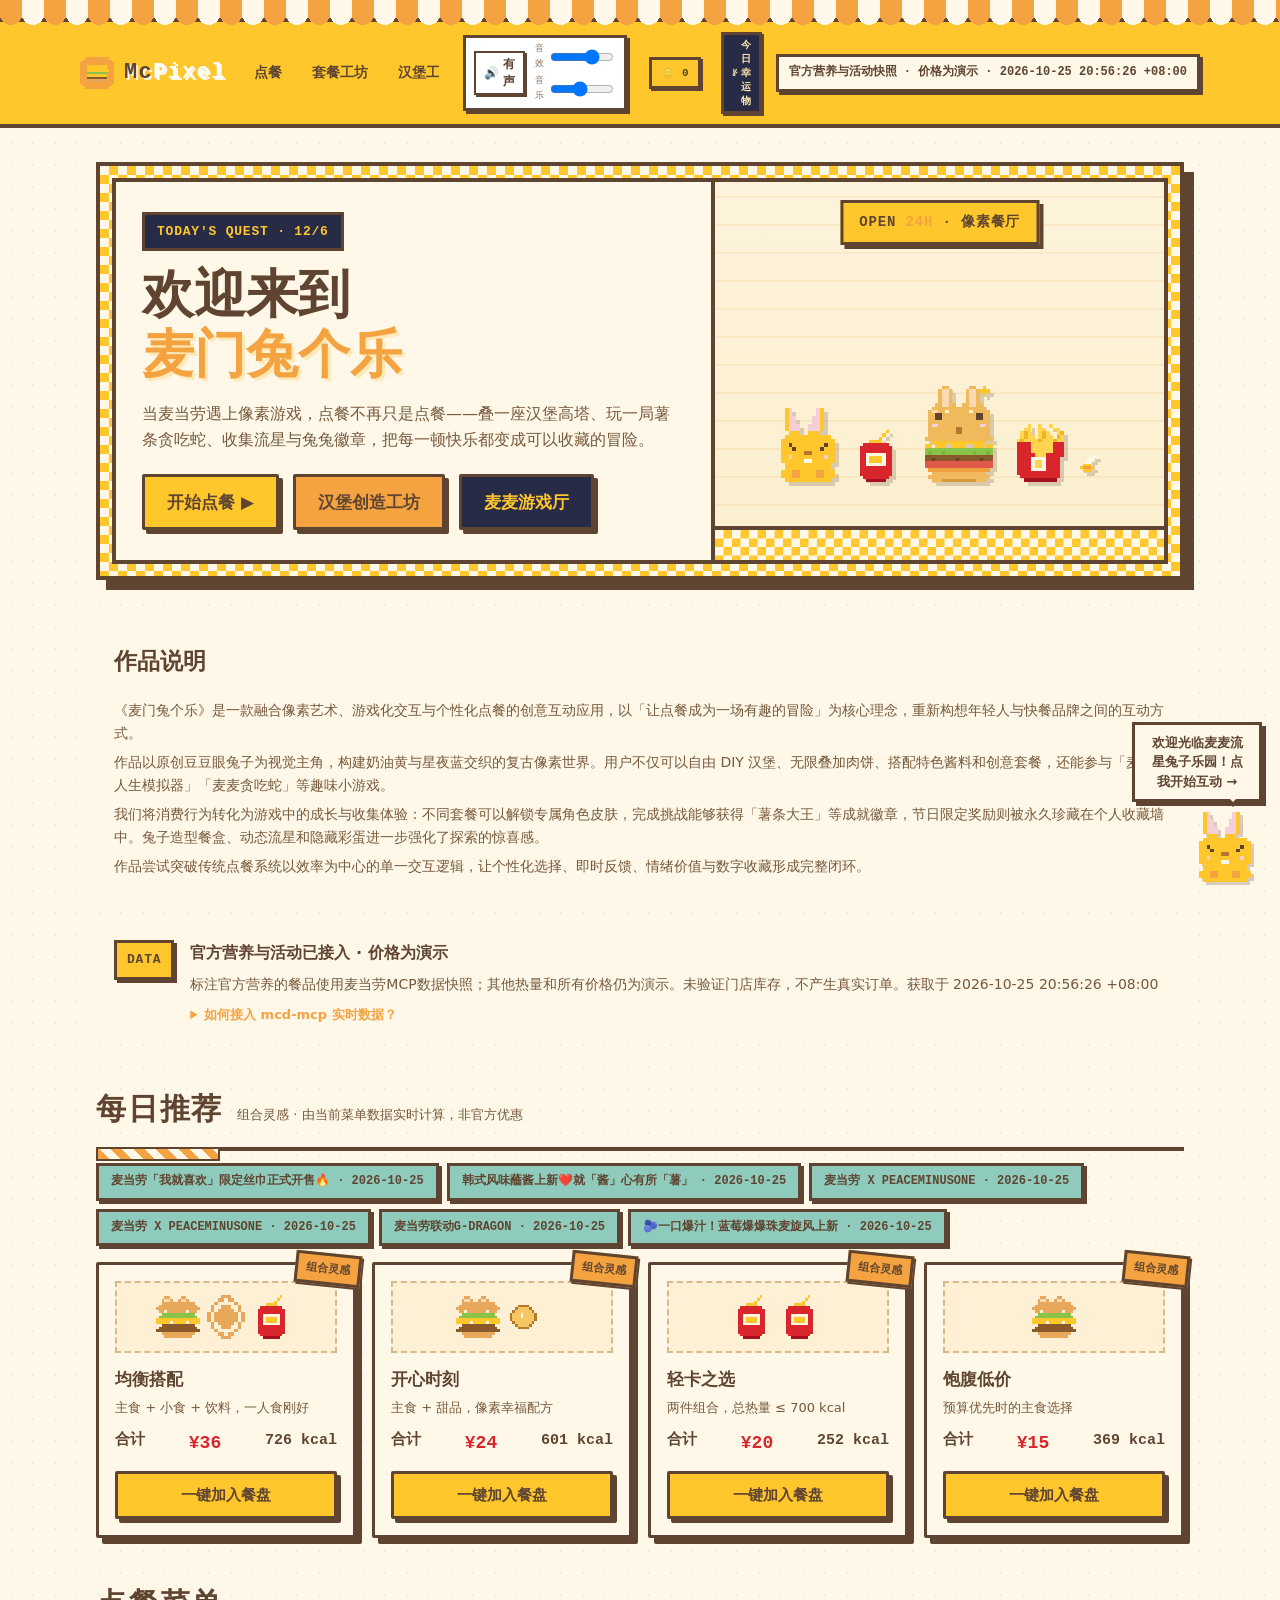
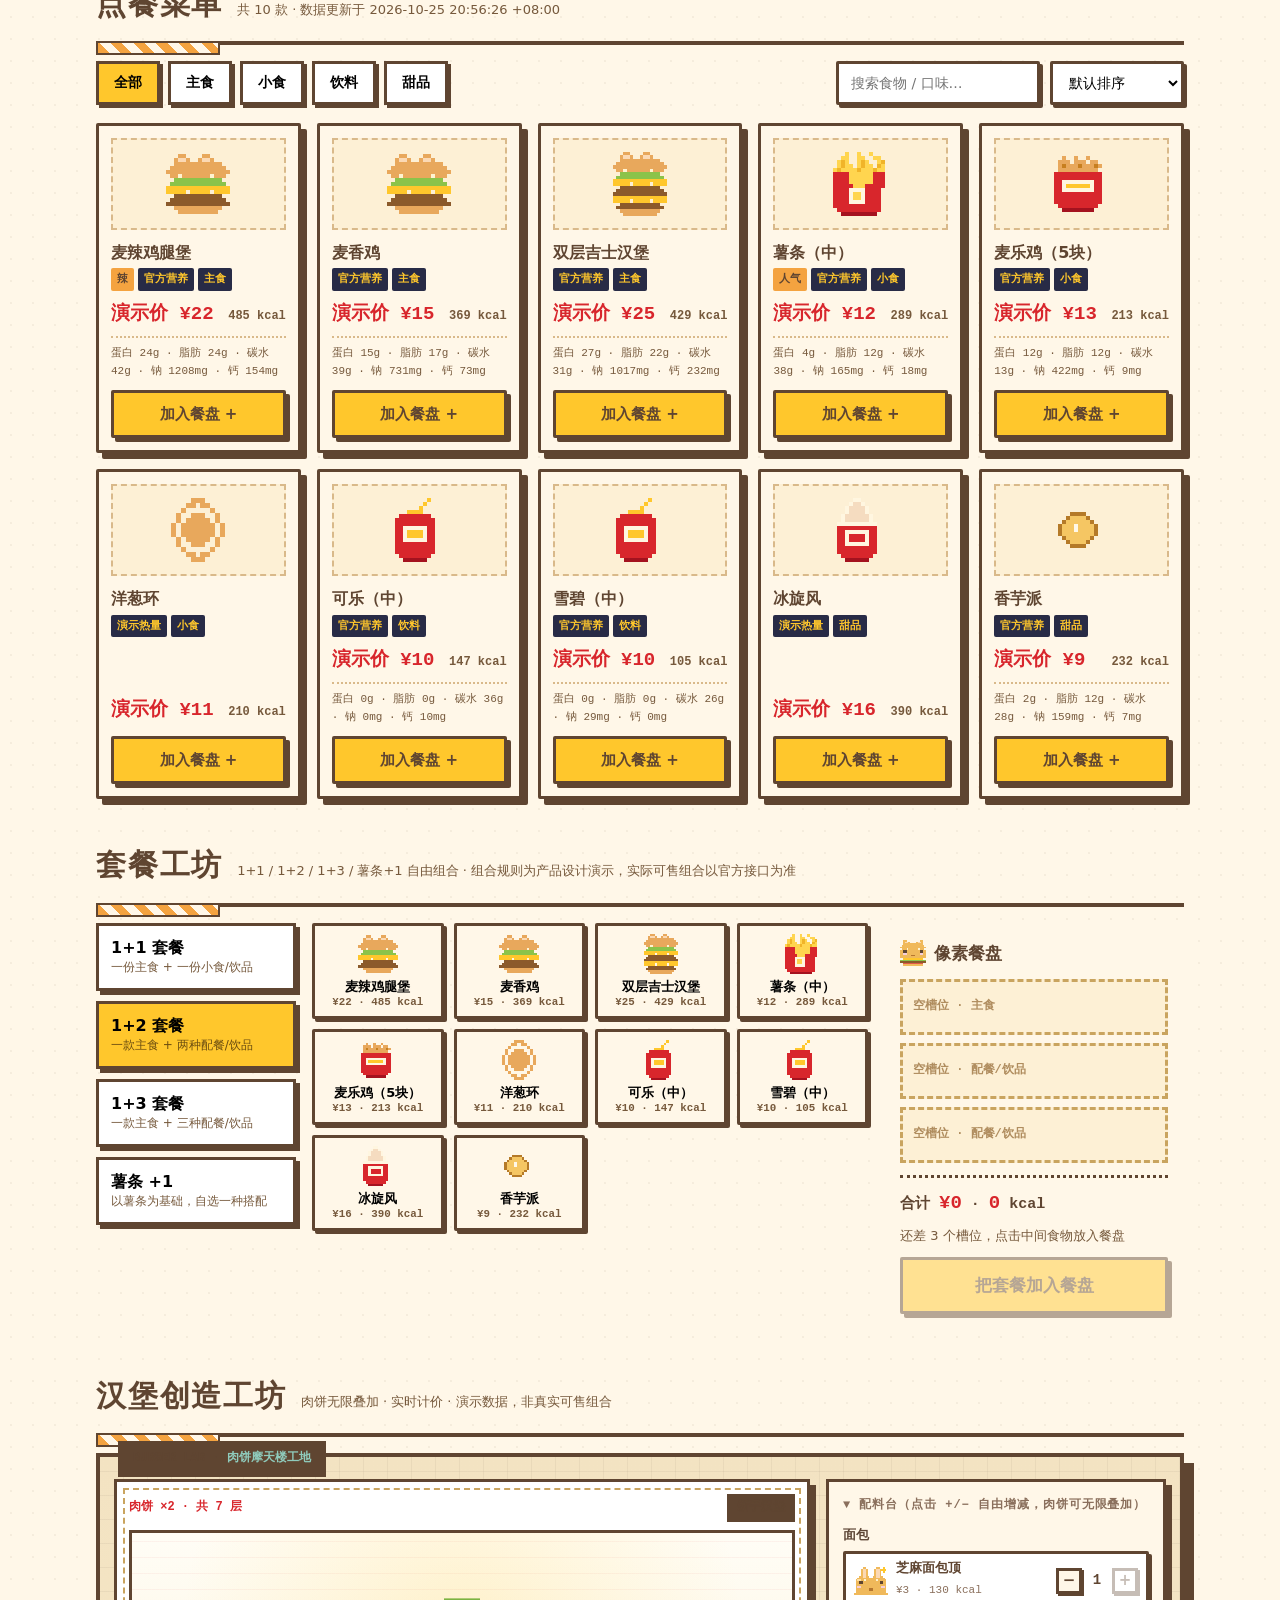
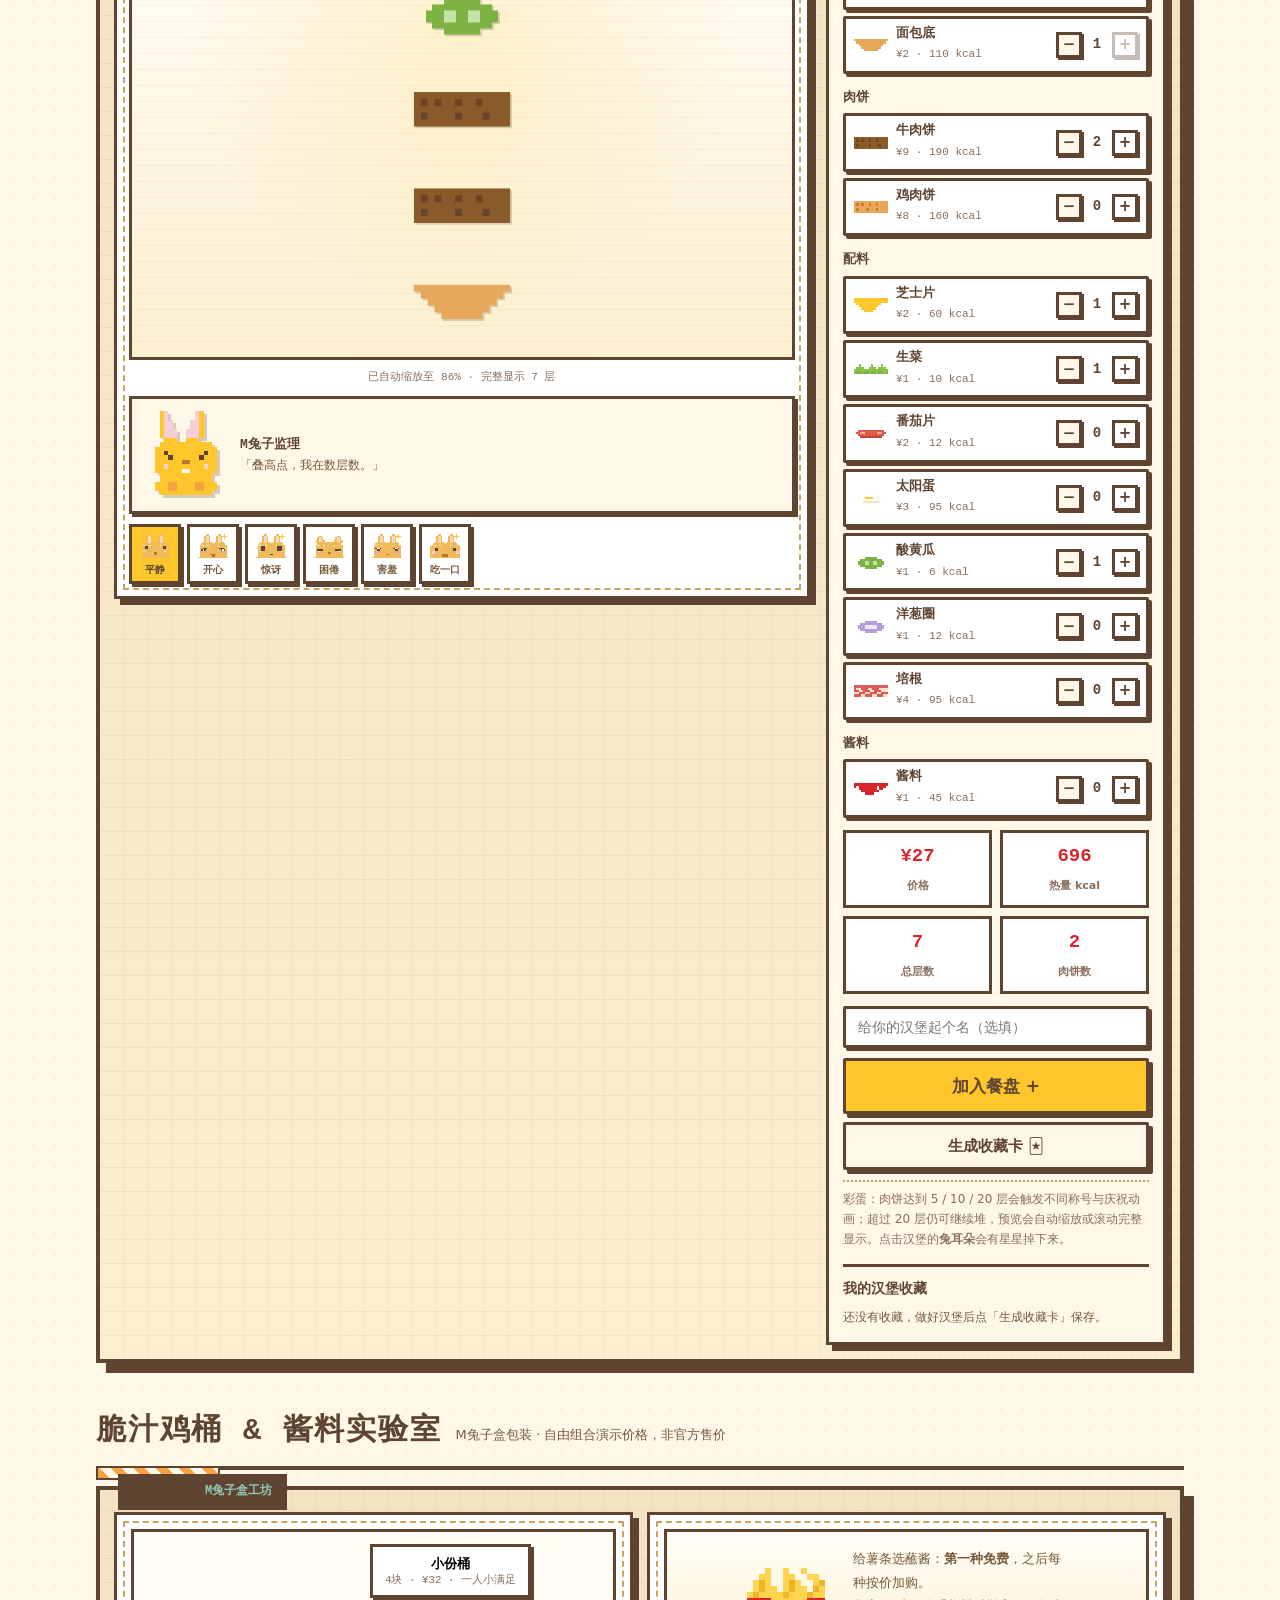
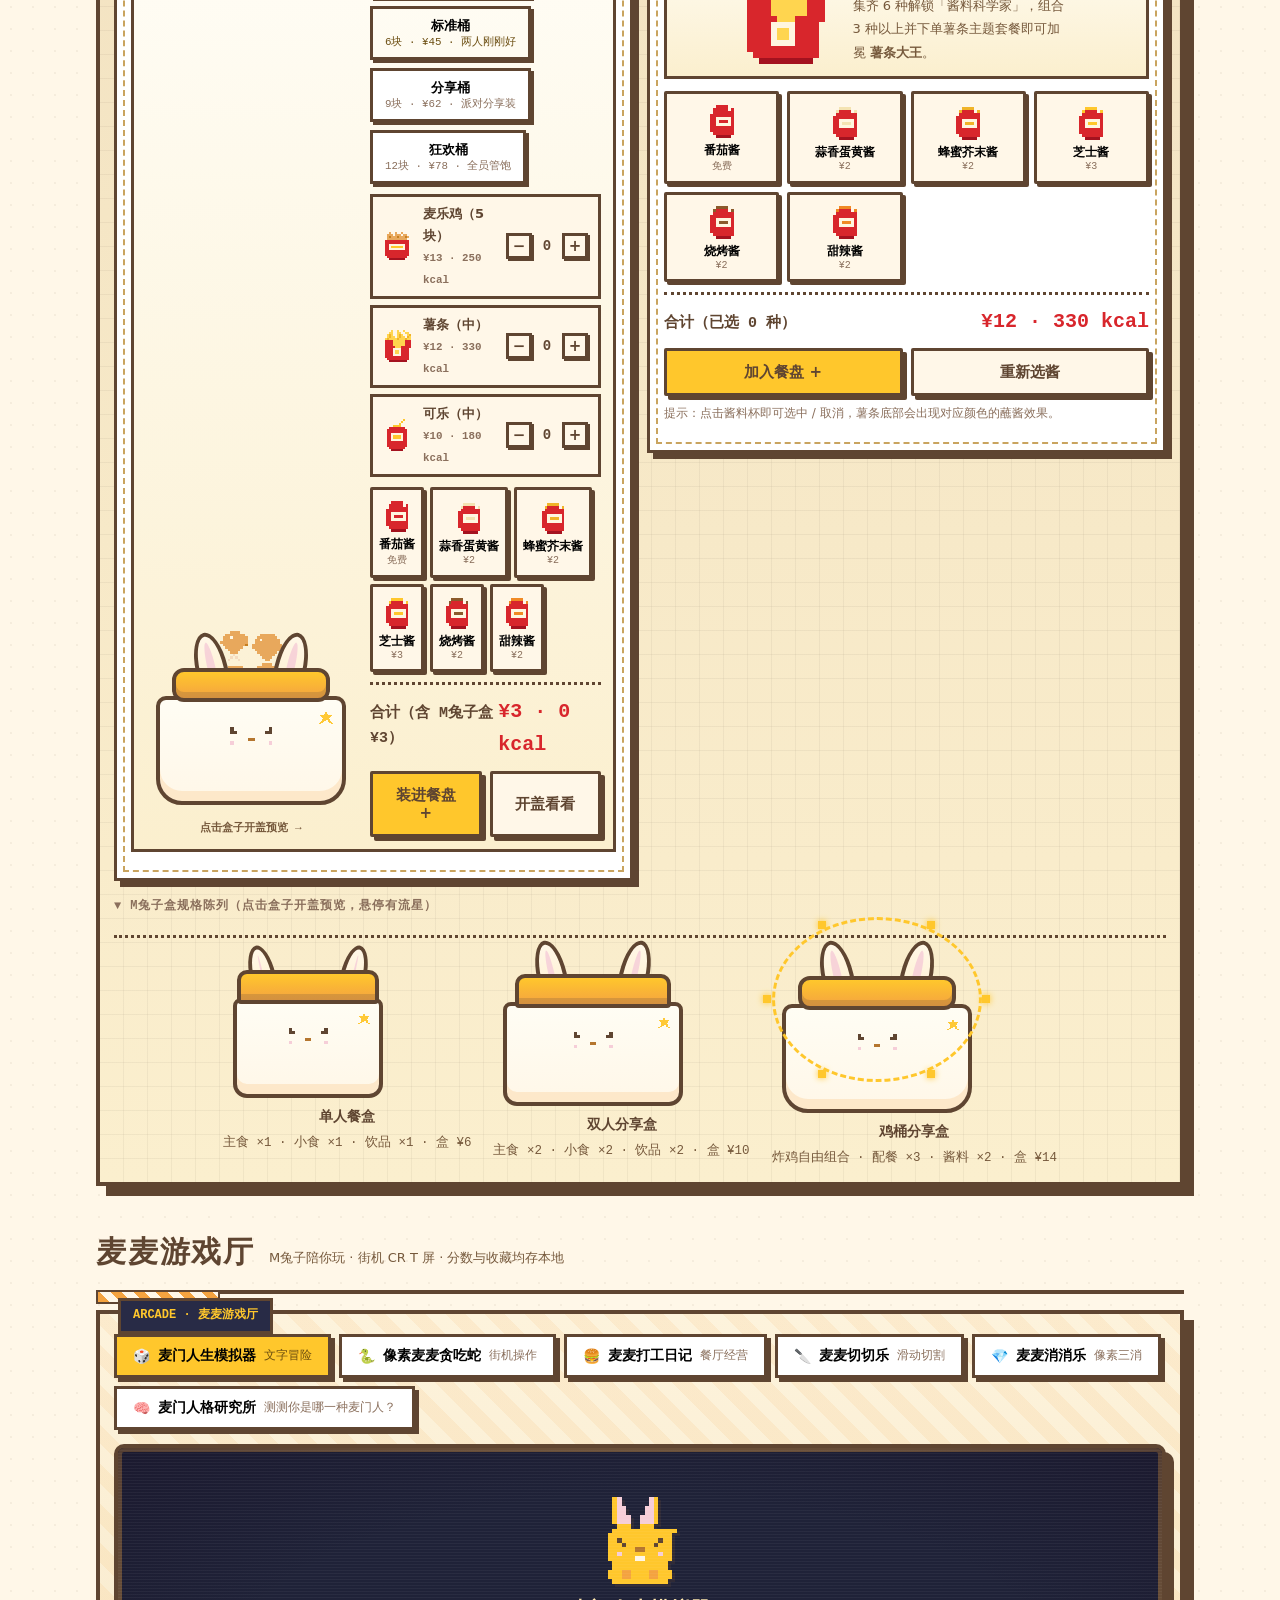
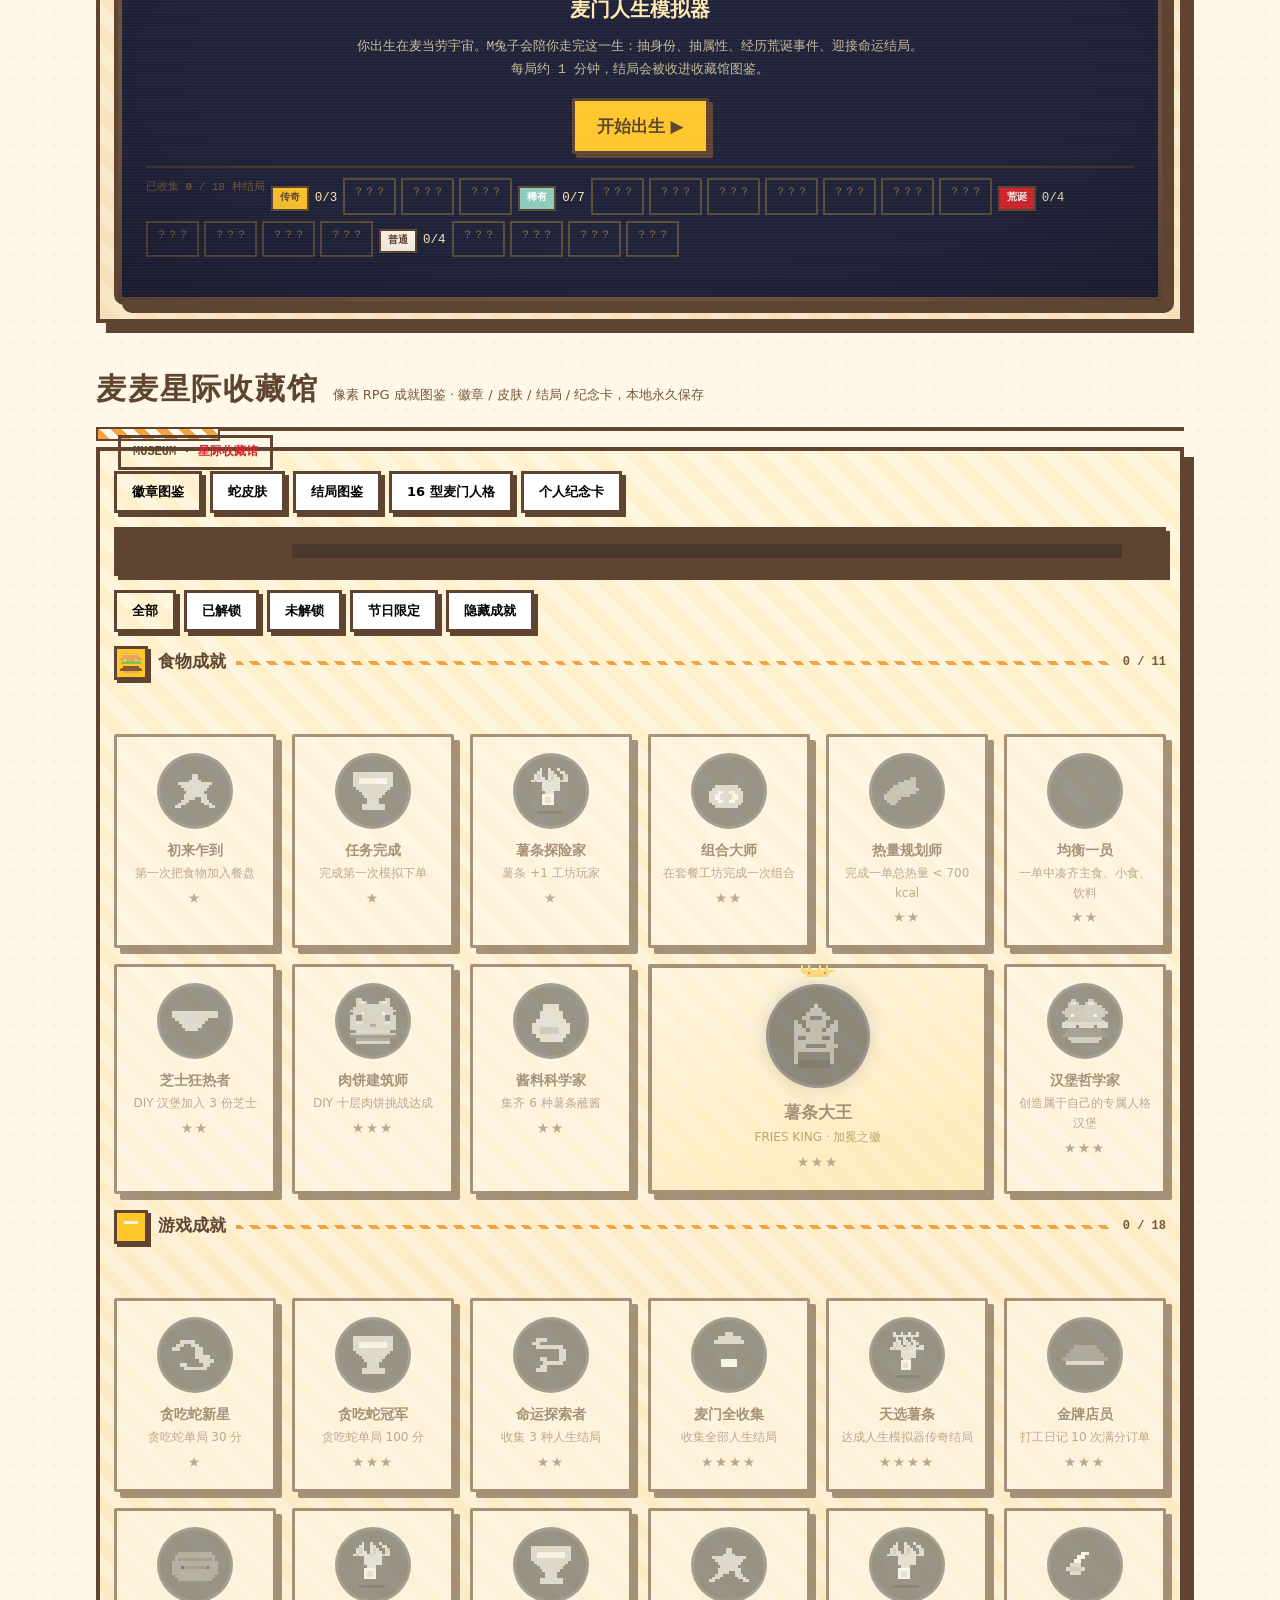
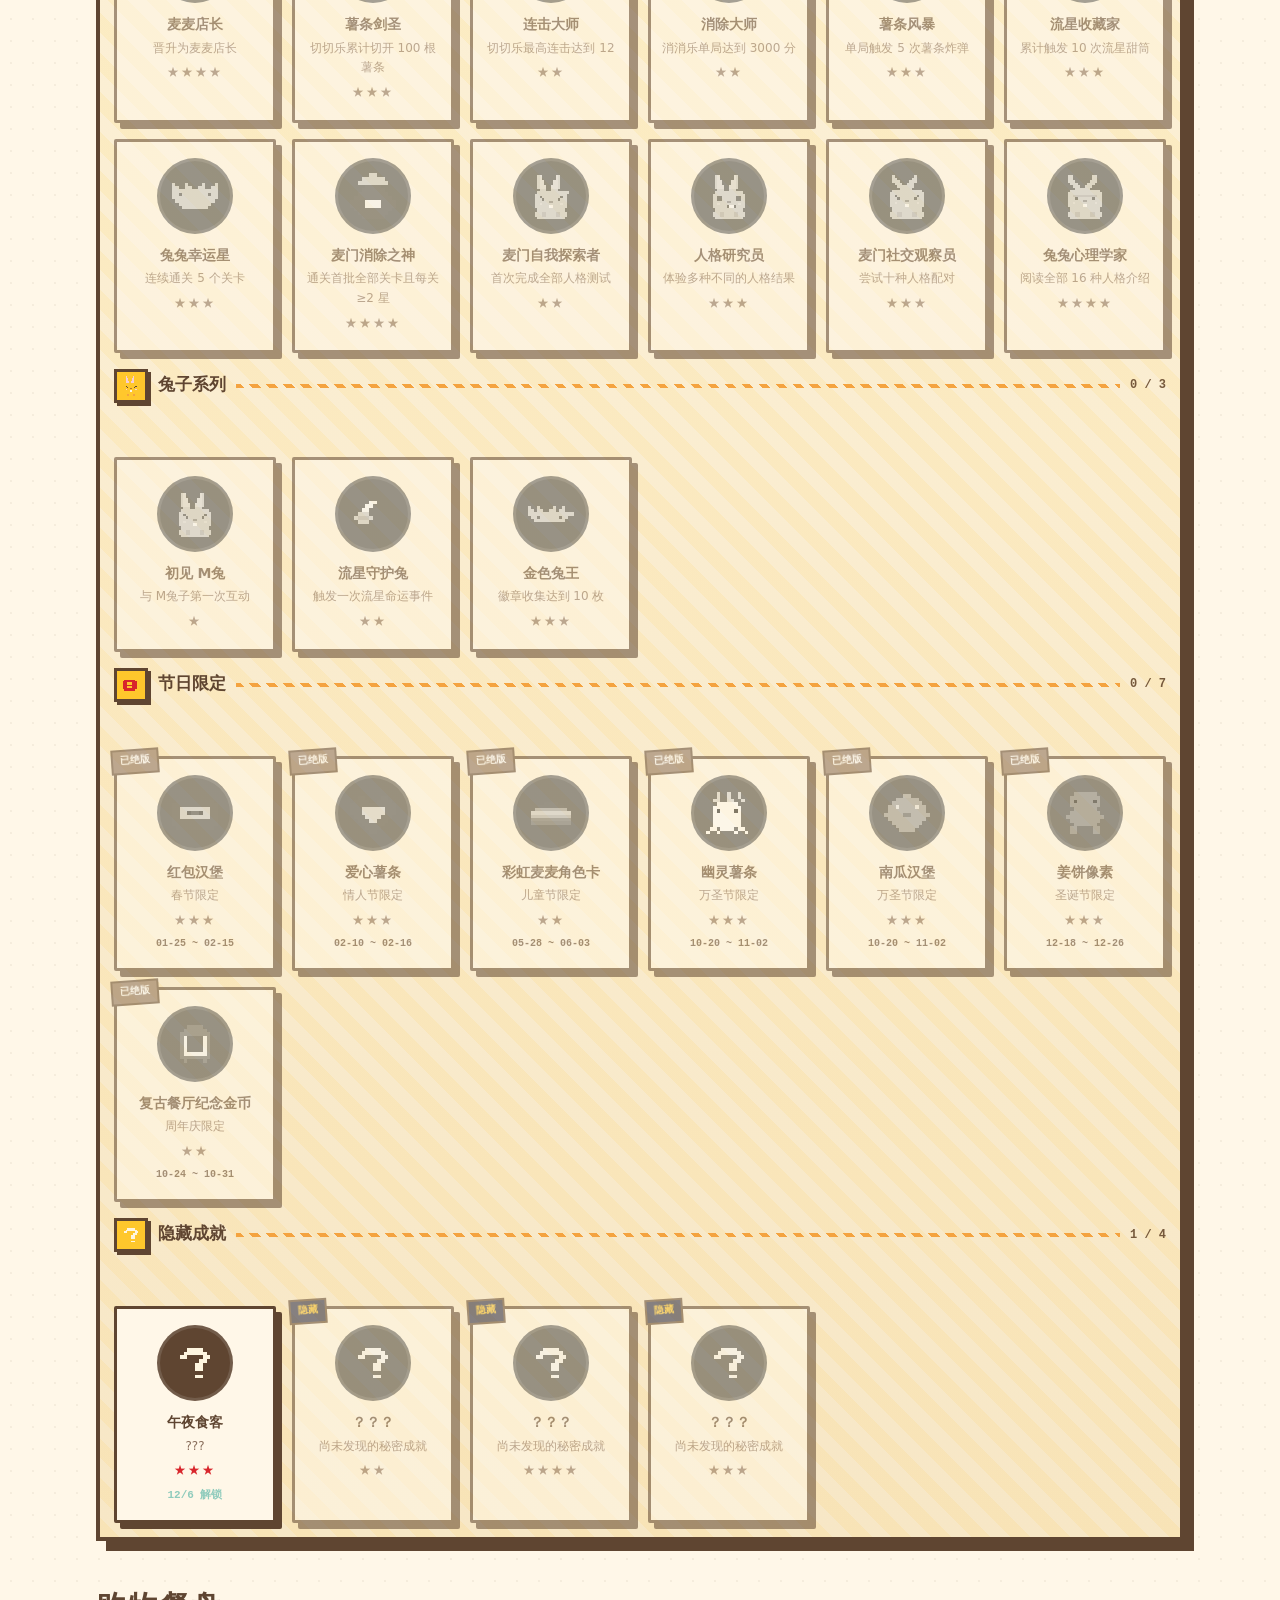
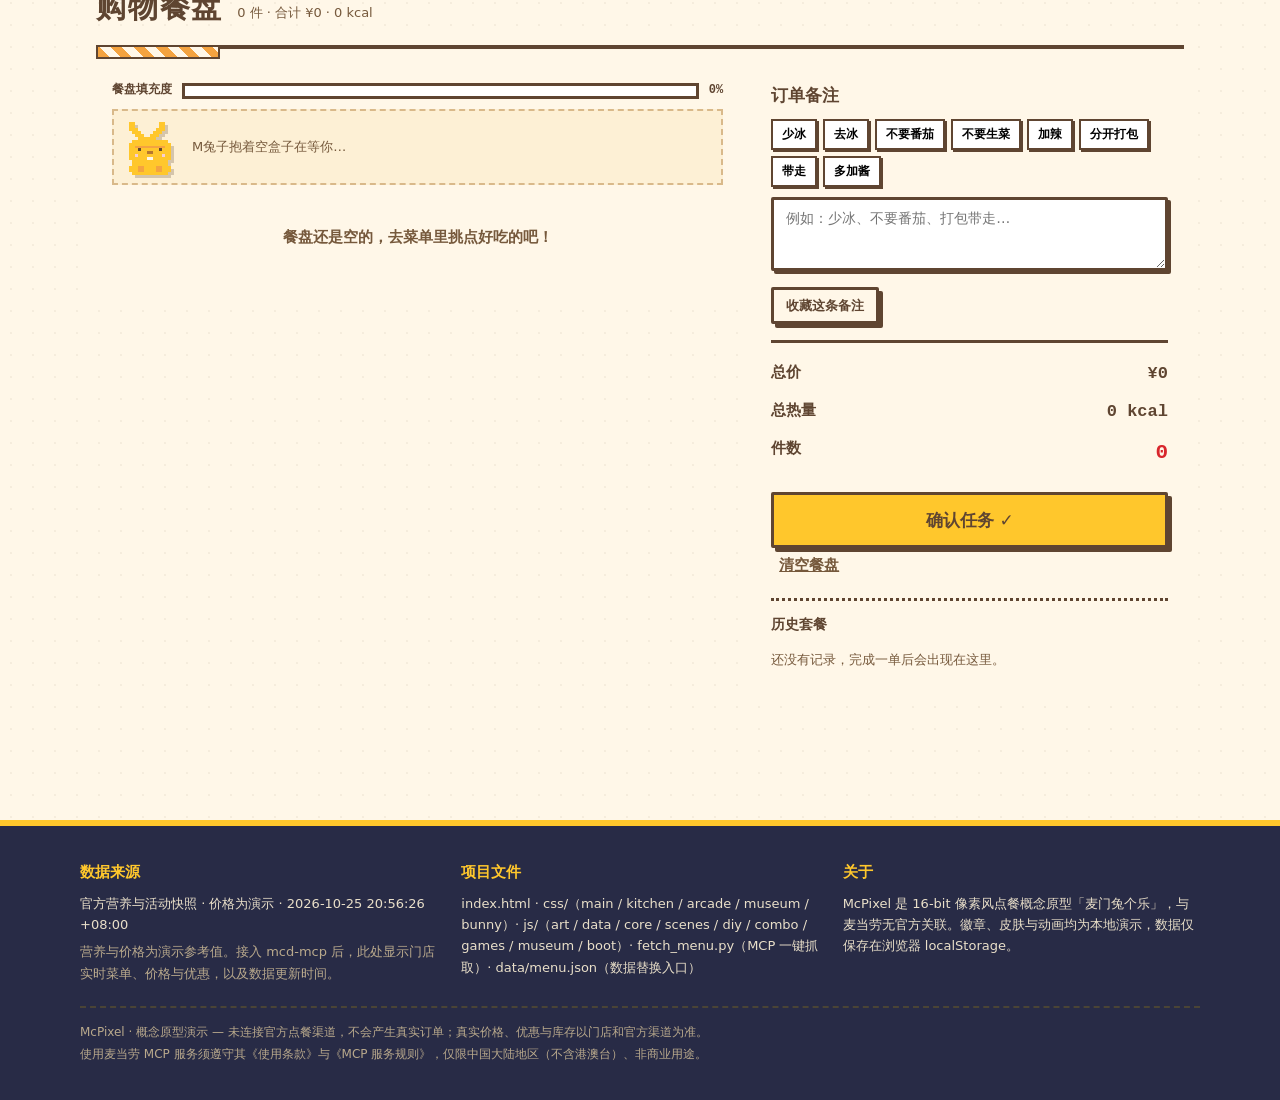
==== commit 652c094b: "Rename project to 麦门兔个乐 and publish supplied introduction and artwork statement" ====
--- a/index.html
+++ b/index.html
@@ -1,4 +1,4 @@
-<!doctype html><html lang="zh-CN"><head><meta charset="utf-8"><meta name="viewport" content="width=device-width,initial-scale=1,viewport-fit=cover"><title>麦麦兔一乐｜像素互动乐园</title>
+<!doctype html><html lang="zh-CN"><head><meta charset="utf-8"><meta name="viewport" content="width=device-width,initial-scale=1,viewport-fit=cover"><title>麦门兔个乐｜像素互动乐园</title>
 <link rel="stylesheet" href="css/main.css">
 <link rel="stylesheet" href="css/kitchen.css">
 <link rel="stylesheet" href="css/arcade.css">
@@ -37,8 +37,8 @@
       <div class="hero">
         <div class="hero-copy">
           <div class="quest-tag pixel">TODAY'S QUEST · <span id="todayStr"></span></div>
-          <h1>欢迎来到<br><em>流星兔子乐园</em></h1>
-          <p>把点餐变成一场小小冒险：翻菜单、拼套餐、叠肉饼摩天楼、蘸酱做实验、玩一局像素贪吃蛇，再收集属于你的麦门徽章。M兔子会一直陪着你。</p>
+          <h1>欢迎来到<br><em>麦门兔个乐</em></h1>
+          <p>当麦当劳遇上像素游戏，点餐不再只是点餐——叠一座汉堡高塔、玩一局薯条贪吃蛇、收集流星与兔兔徽章，把每一顿快乐都变成可以收藏的冒险。</p>
           <div class="hero-cta">
             <button class="btn btn-lg" data-go="#menu">开始点餐 ▶</button>
             <button class="btn btn-honey btn-lg" data-go="#diy">汉堡创造工坊</button>
@@ -55,6 +55,7 @@
     </div>
   </section>
 
+<section class="notice-wrap" id="about-project" aria-labelledby="about-project-title"><div class="notice"><div><h2 id="about-project-title">作品说明</h2><p>《麦门兔个乐》是一款融合像素艺术、游戏化交互与个性化点餐的创意互动应用，以「让点餐成为一场有趣的冒险」为核心理念，重新构想年轻人与快餐品牌之间的互动方式。</p><p>作品以原创豆豆眼兔子为视觉主角，构建奶油黄与星夜蓝交织的复古像素世界。用户不仅可以自由 DIY 汉堡、无限叠加肉饼、搭配特色酱料和创意套餐，还能参与「麦门人生模拟器」「麦麦贪吃蛇」等趣味小游戏。</p><p>我们将消费行为转化为游戏中的成长与收集体验：不同套餐可以解锁专属角色皮肤，完成挑战能够获得「薯条大王」等成就徽章，节日限定奖励则被永久珍藏在个人收藏墙中。兔子造型餐盒、动态流星和隐藏彩蛋进一步强化了探索的惊喜感。</p><p>作品尝试突破传统点餐系统以效率为中心的单一交互逻辑，让个性化选择、即时反馈、情绪价值与数字收藏形成完整闭环。</p></div></div></section>
   <!-- ================= 数据提示 ================= -->
   <section class="notice-wrap">
     <div class="notice" id="dataNotice">
@@ -345,7 +346,7 @@
       </div>
       <div>
         <h4>关于</h4>
-        <p style="margin:0">McPixel 是 16-bit 像素风点餐概念原型「麦麦兔一乐」，与麦当劳无官方关联。徽章、皮肤与动画均为本地演示，数据仅保存在浏览器 localStorage。</p>
+        <p style="margin:0">McPixel 是 16-bit 像素风点餐概念原型「麦门兔个乐」，与麦当劳无官方关联。徽章、皮肤与动画均为本地演示，数据仅保存在浏览器 localStorage。</p>
       </div>
     </div>
     <div class="foot-note">
--- a/css/arcade.css
+++ b/css/arcade.css
@@ -406,3 +406,16 @@
   .mb-cell b,.mb-gcell b{font-size:10px}
   .mb-btns .btn{min-height:40px}
 }
+
+/* Mobile board: prevent intrinsic canvas width from expanding the grid track. */
+.match-shell,.mt-body,.mt-board-wrap{min-width:0;max-width:100%}
+.mt-body{grid-template-columns:minmax(0,1fr) 130px}
+.mt-board-wrap{padding:0 7px 7px;justify-self:stretch}
+#matchCanvas{flex:none;max-width:100%;user-select:none;-webkit-user-select:none;-webkit-touch-callout:none}
+@media(max-width:920px){.mt-body{grid-template-columns:minmax(0,1fr)}}
+@media(max-width:640px){
+ .mt-side{display:none}
+ .mt-ctrl{display:grid;grid-template-columns:repeat(2,minmax(0,1fr));padding-bottom:env(safe-area-inset-bottom)}
+ .mt-ctrl .btn{min-width:0;min-height:44px;white-space:normal}
+ .mt-stats{gap:5px;line-height:1.6}
+}
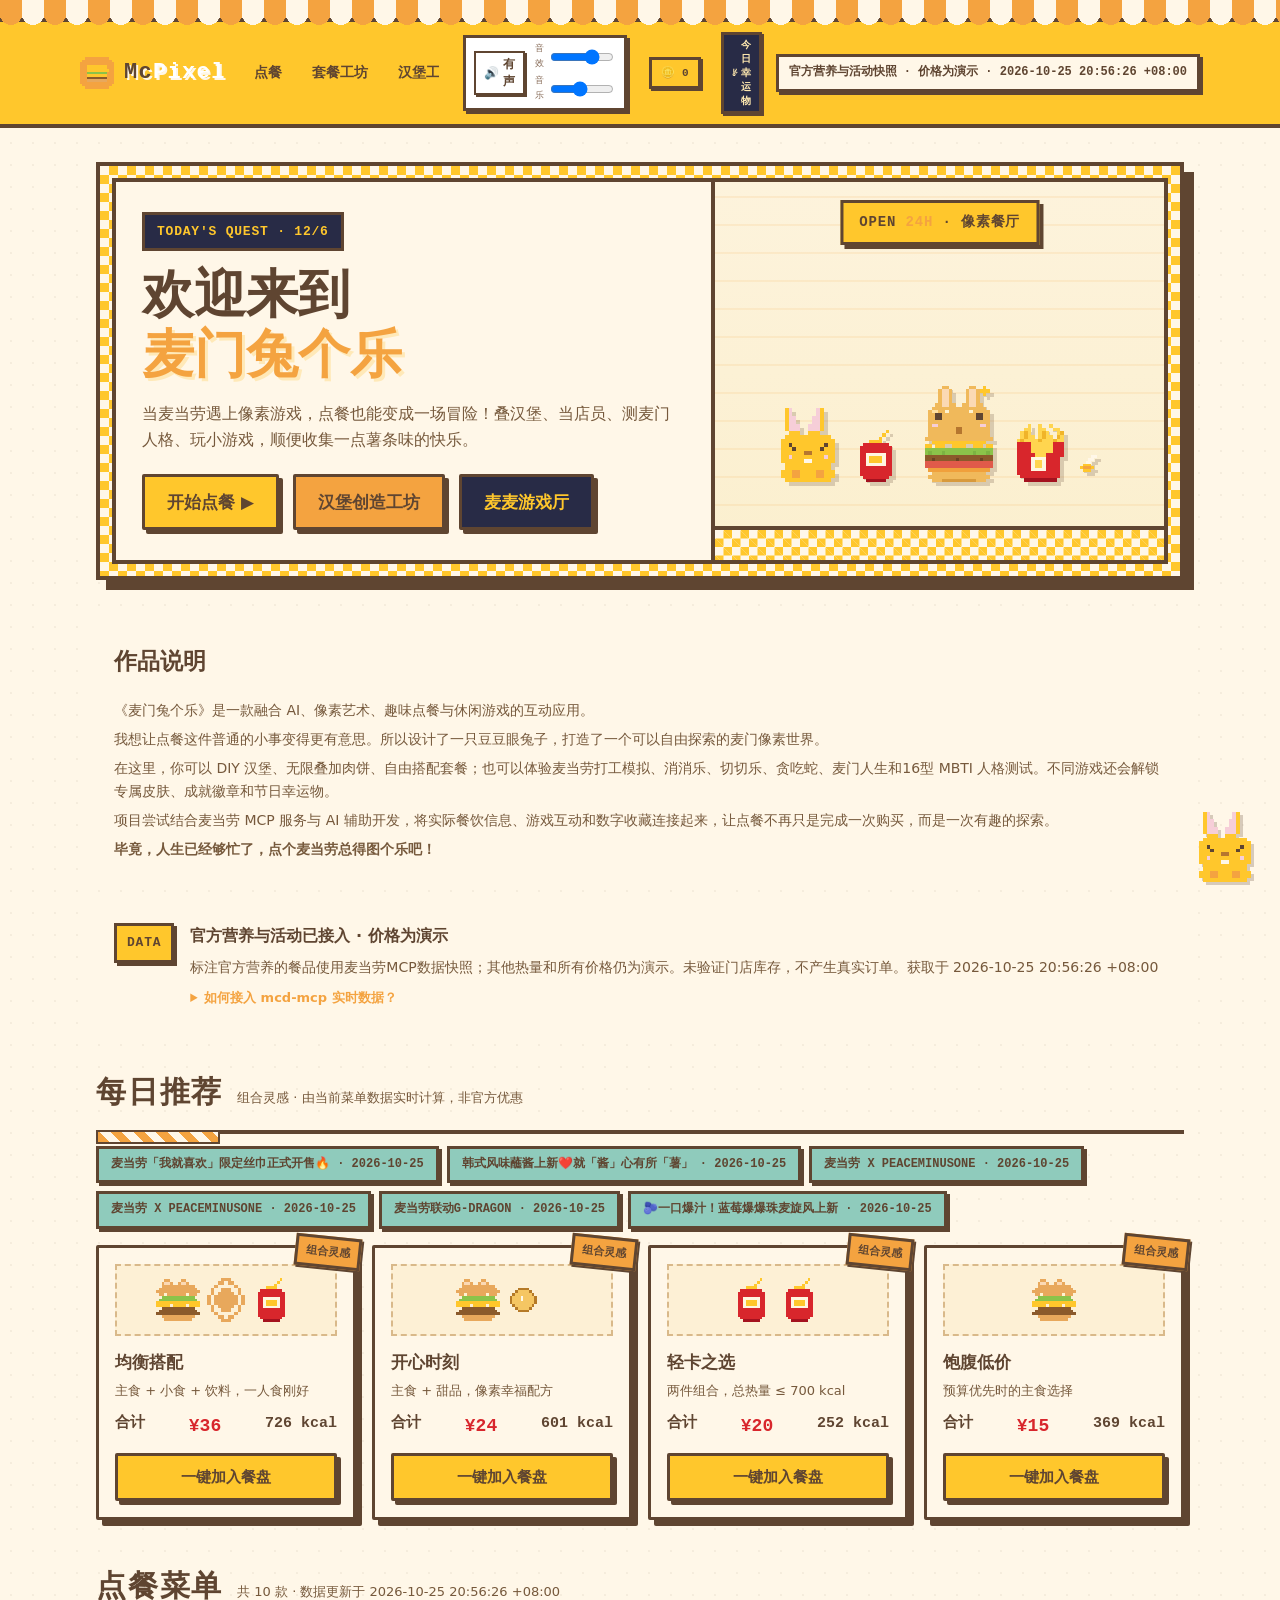
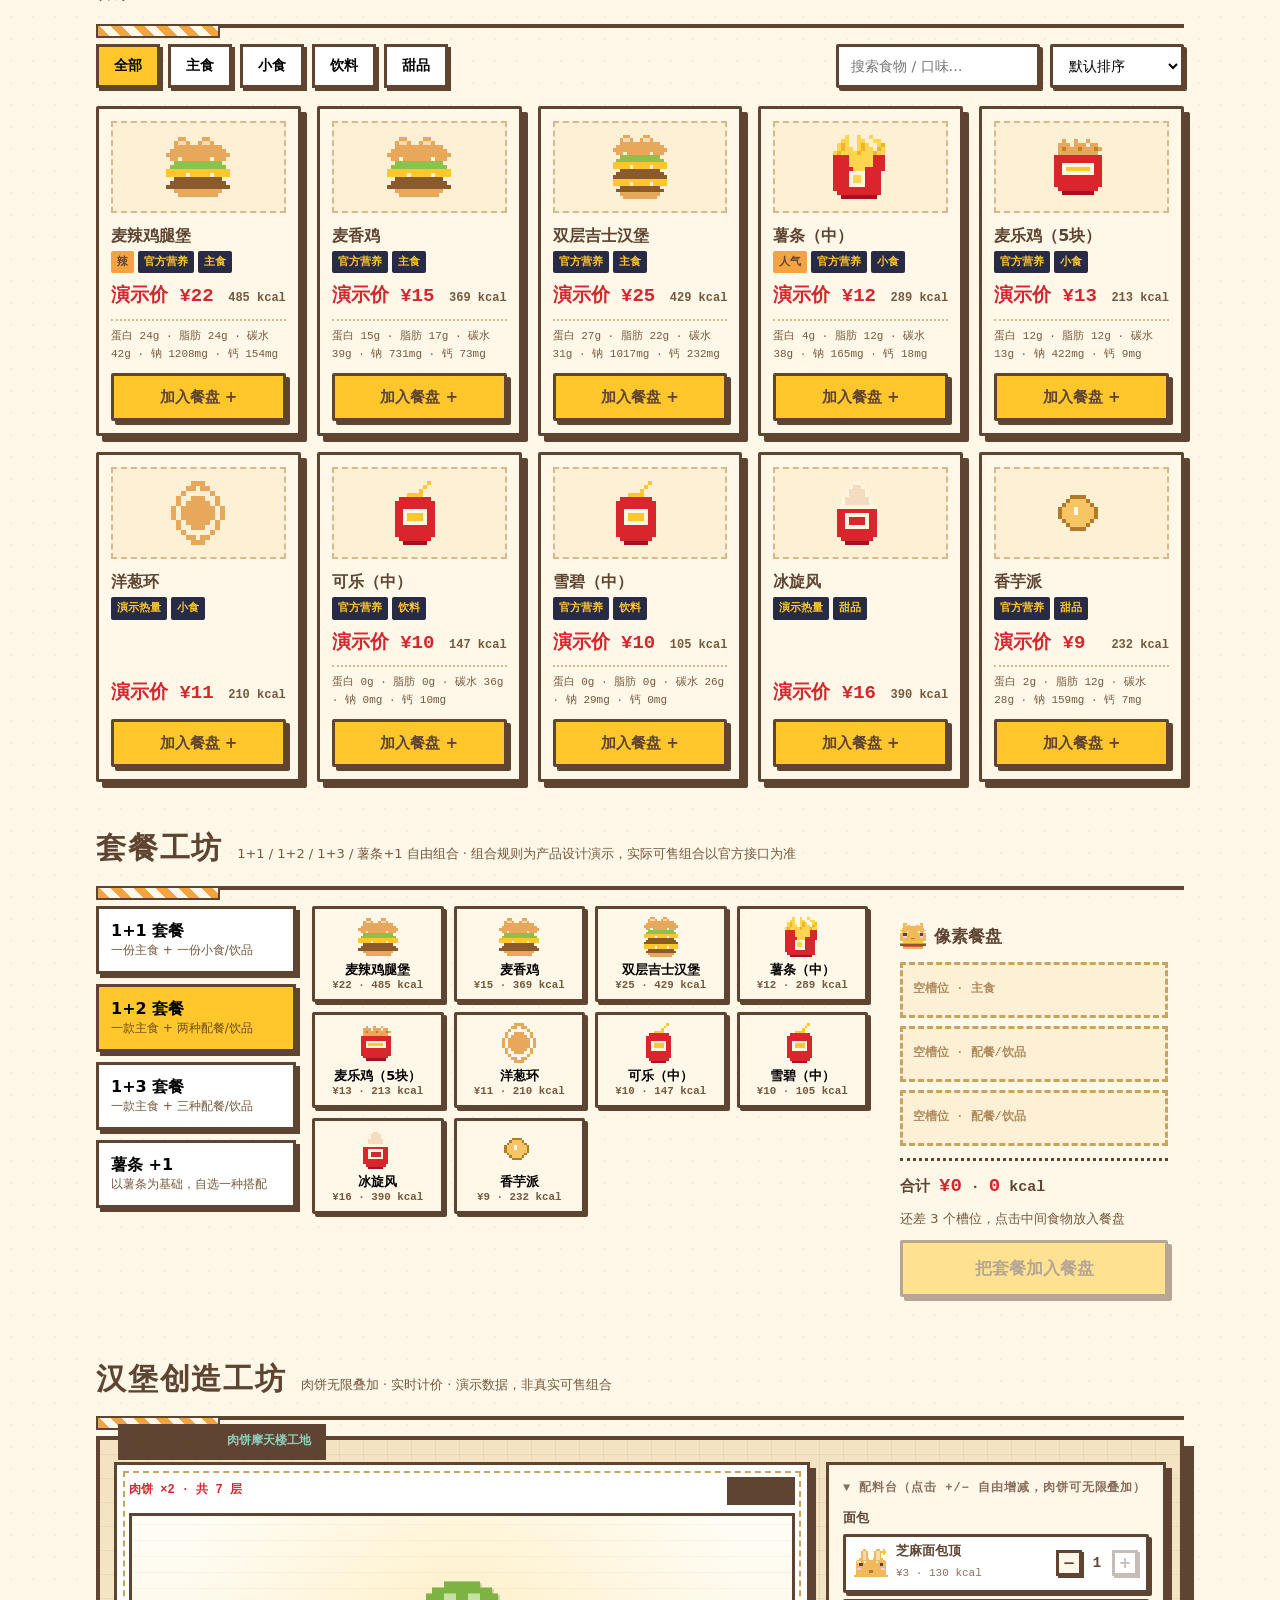
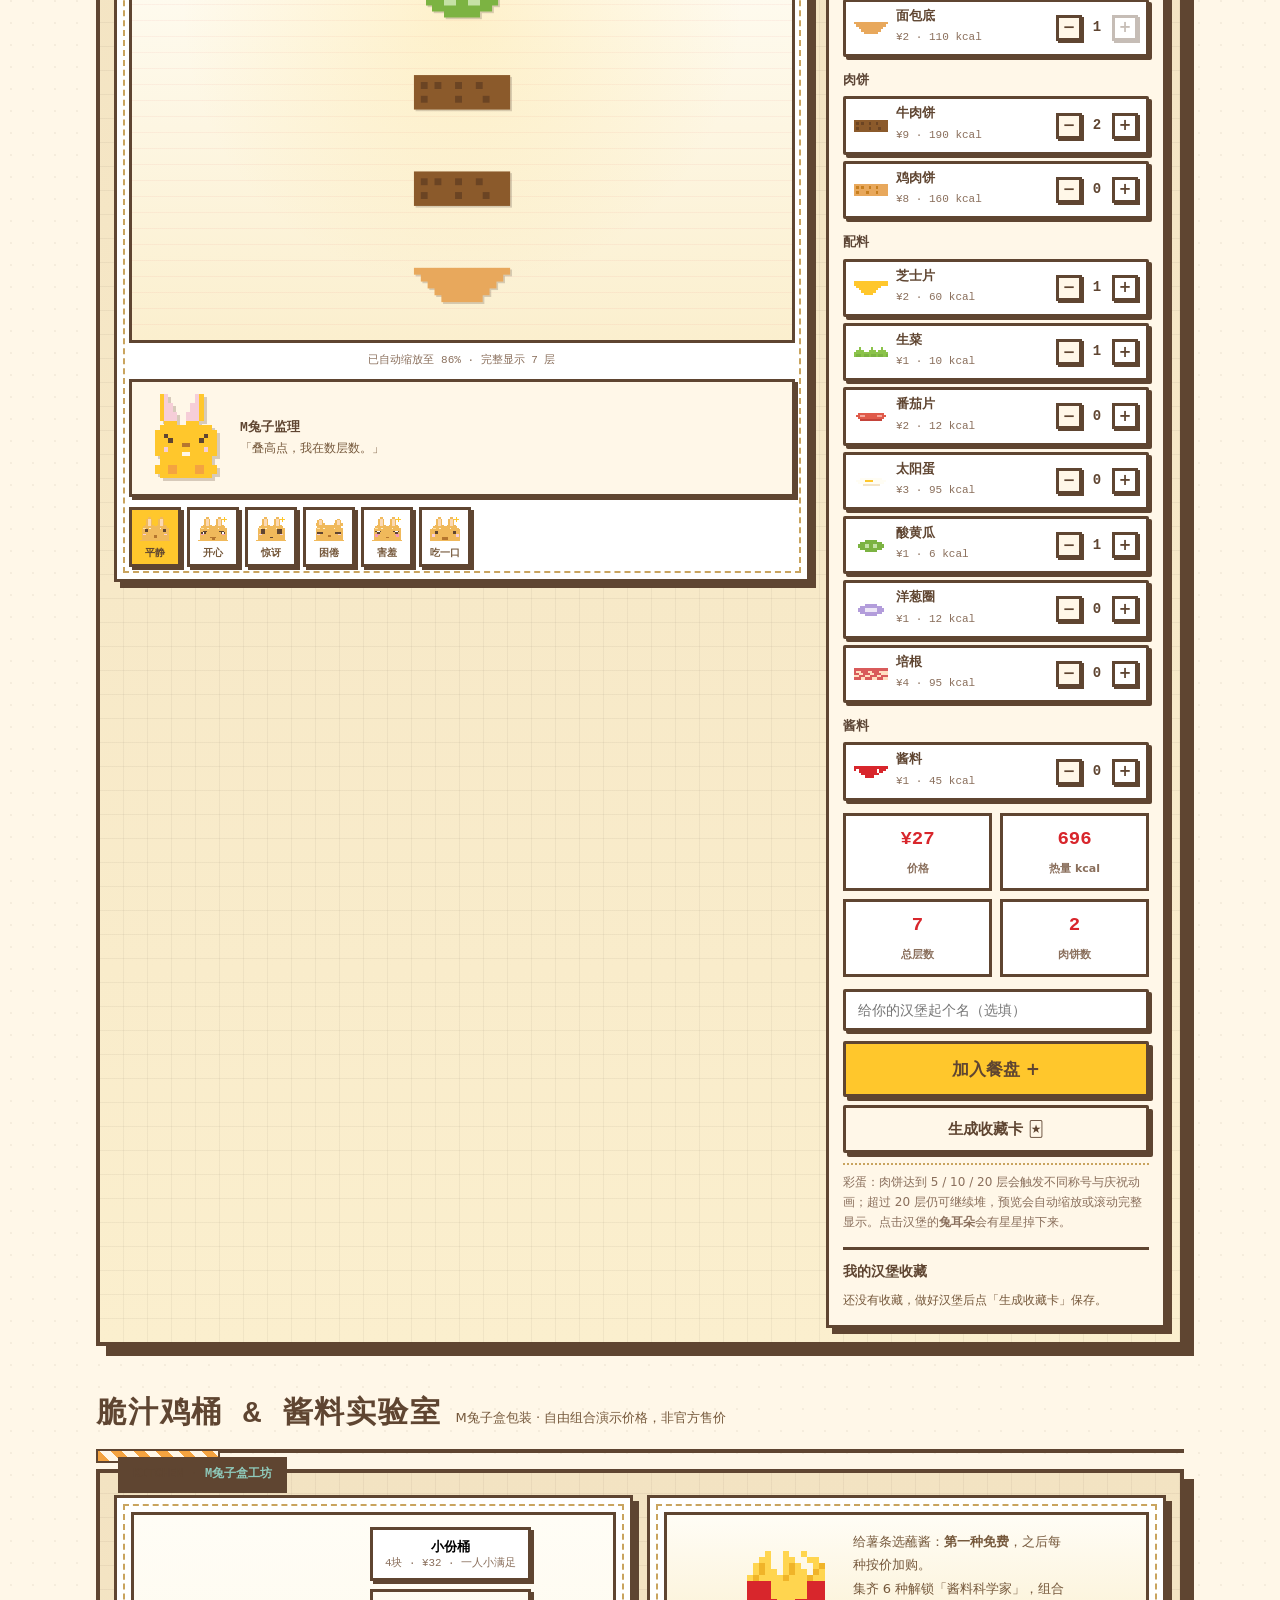
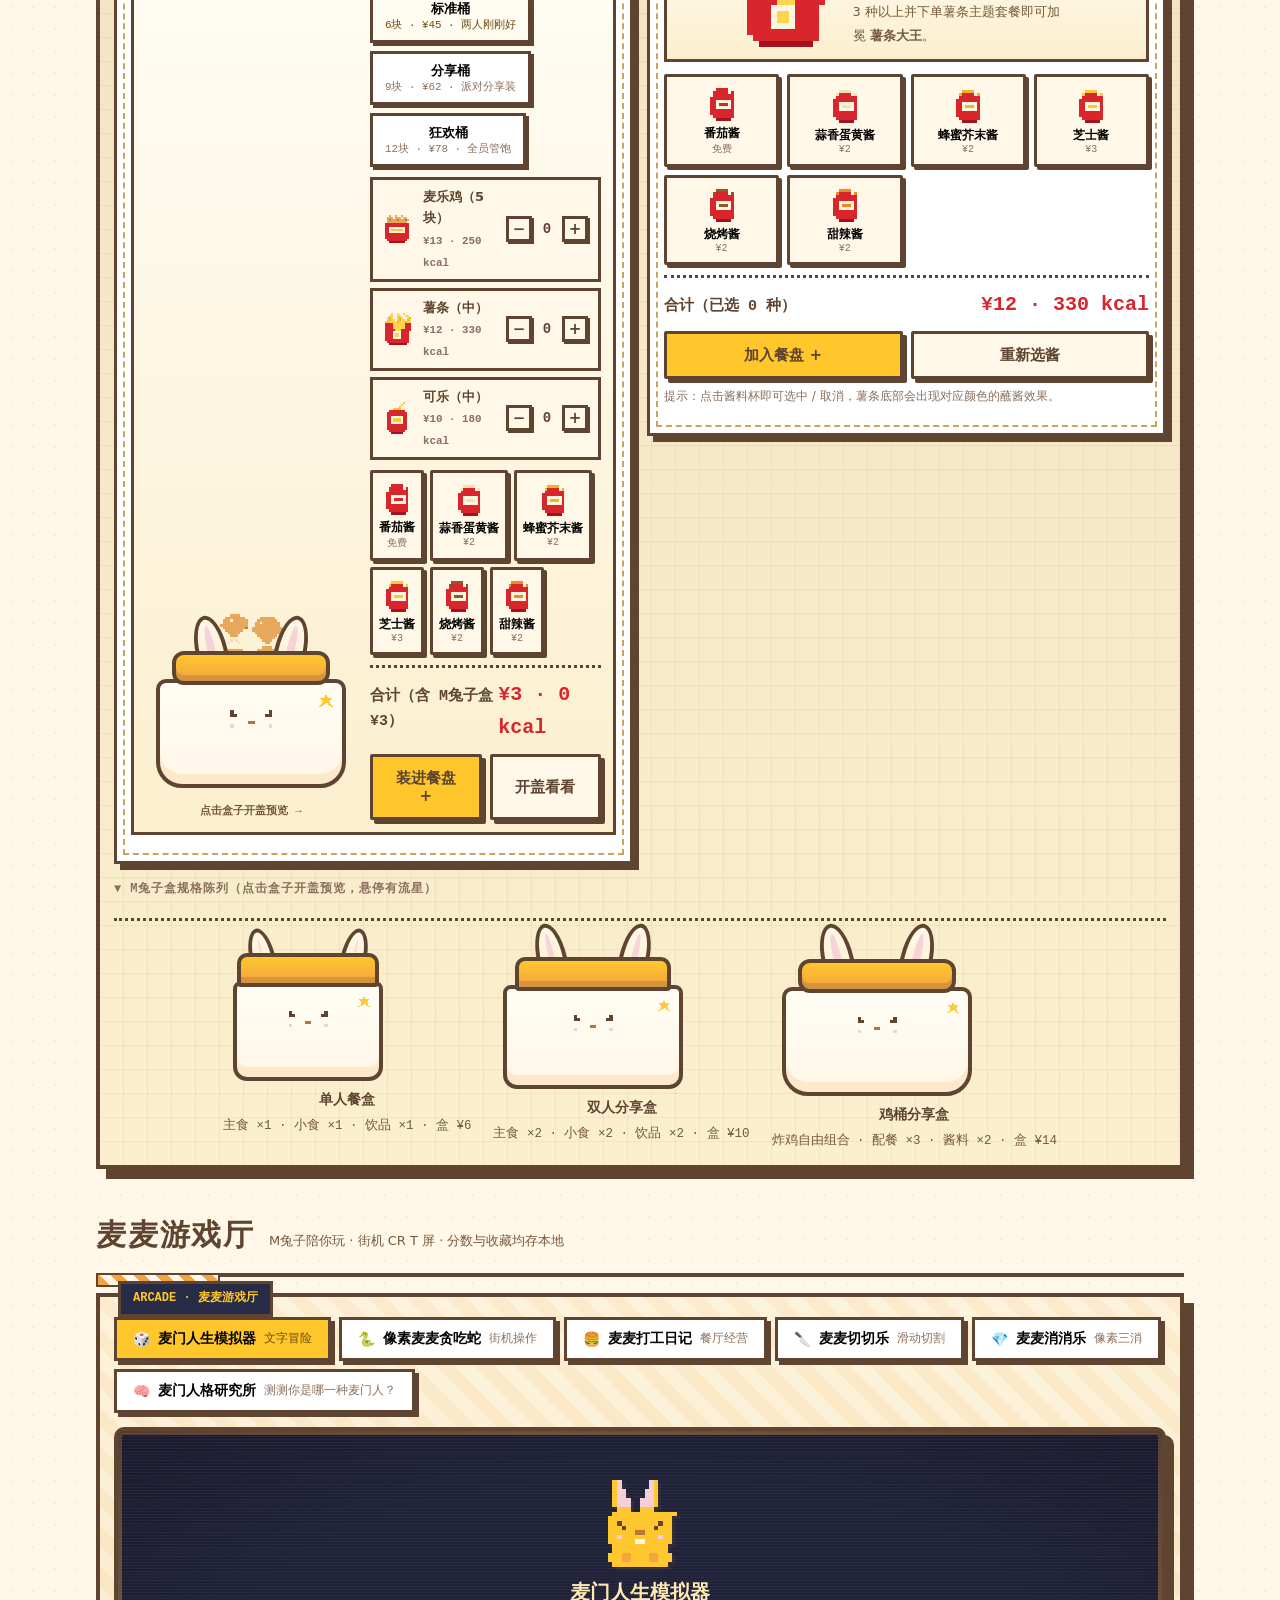
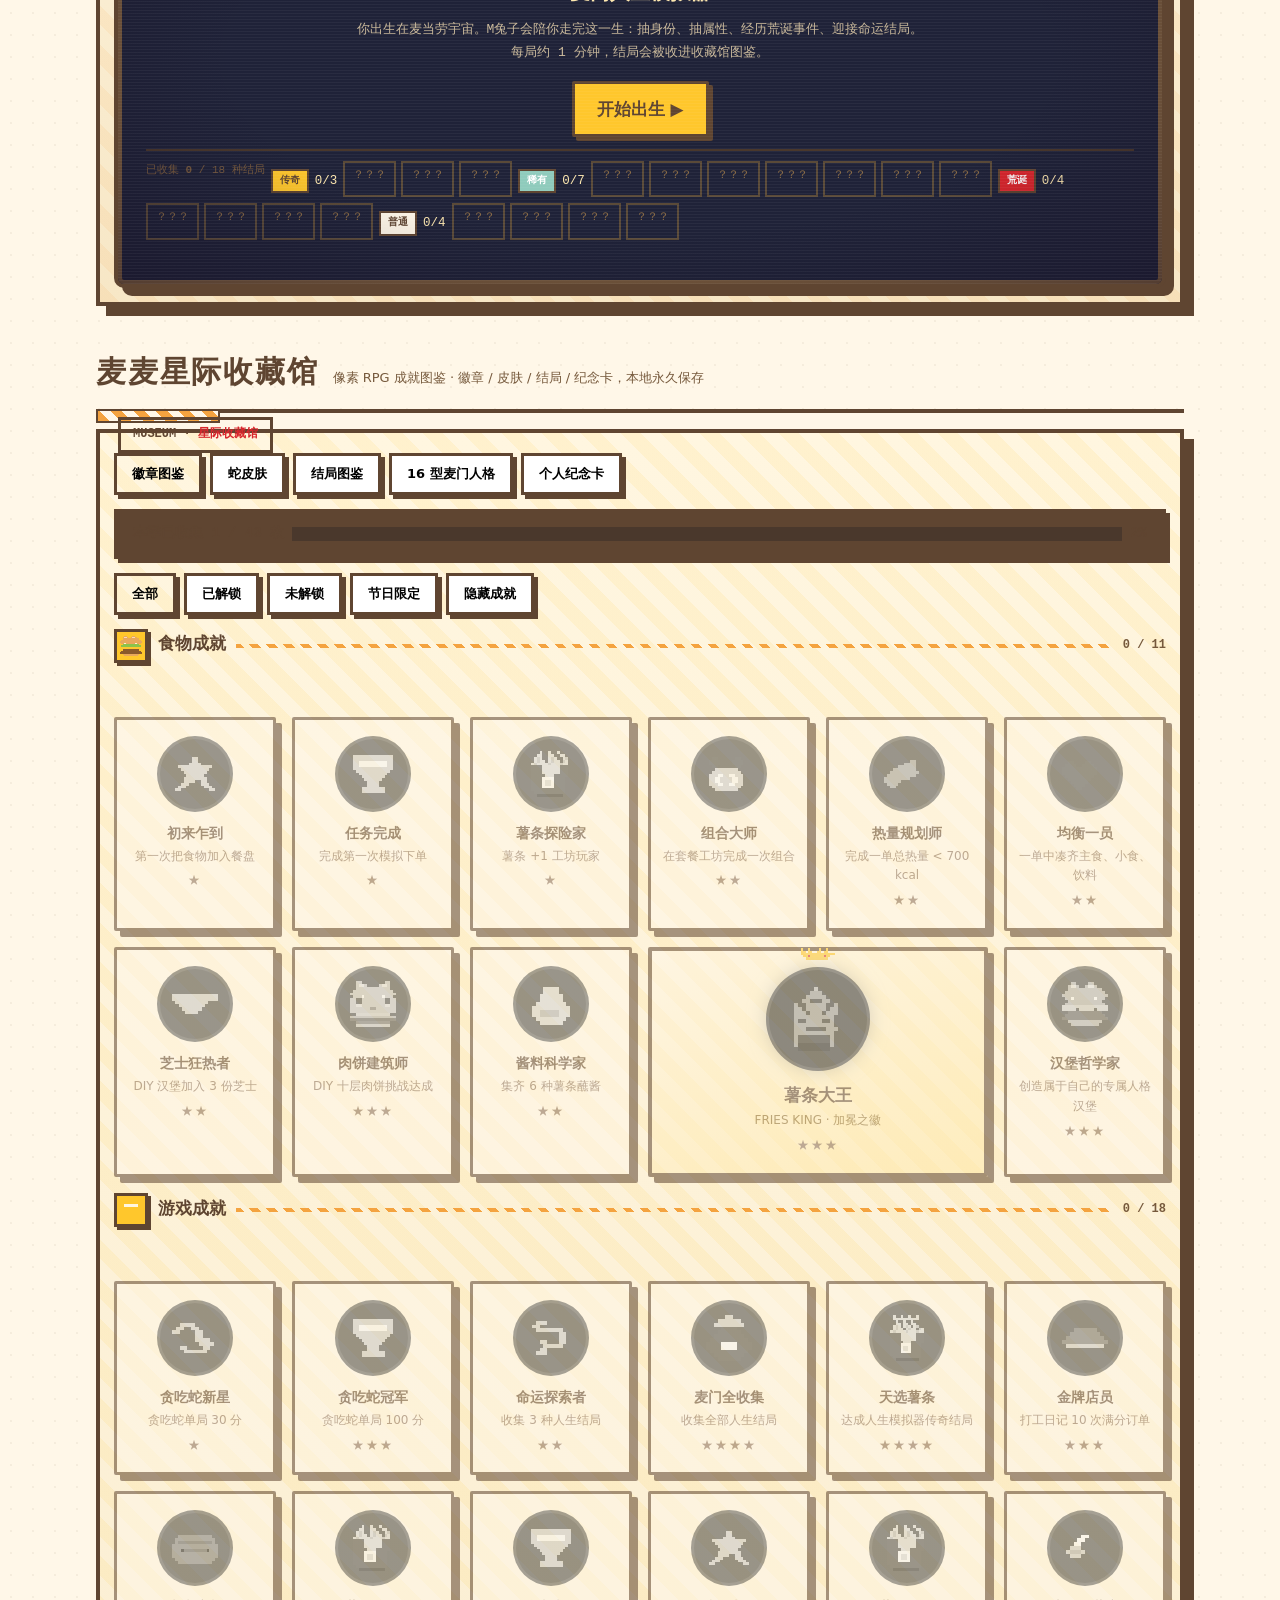
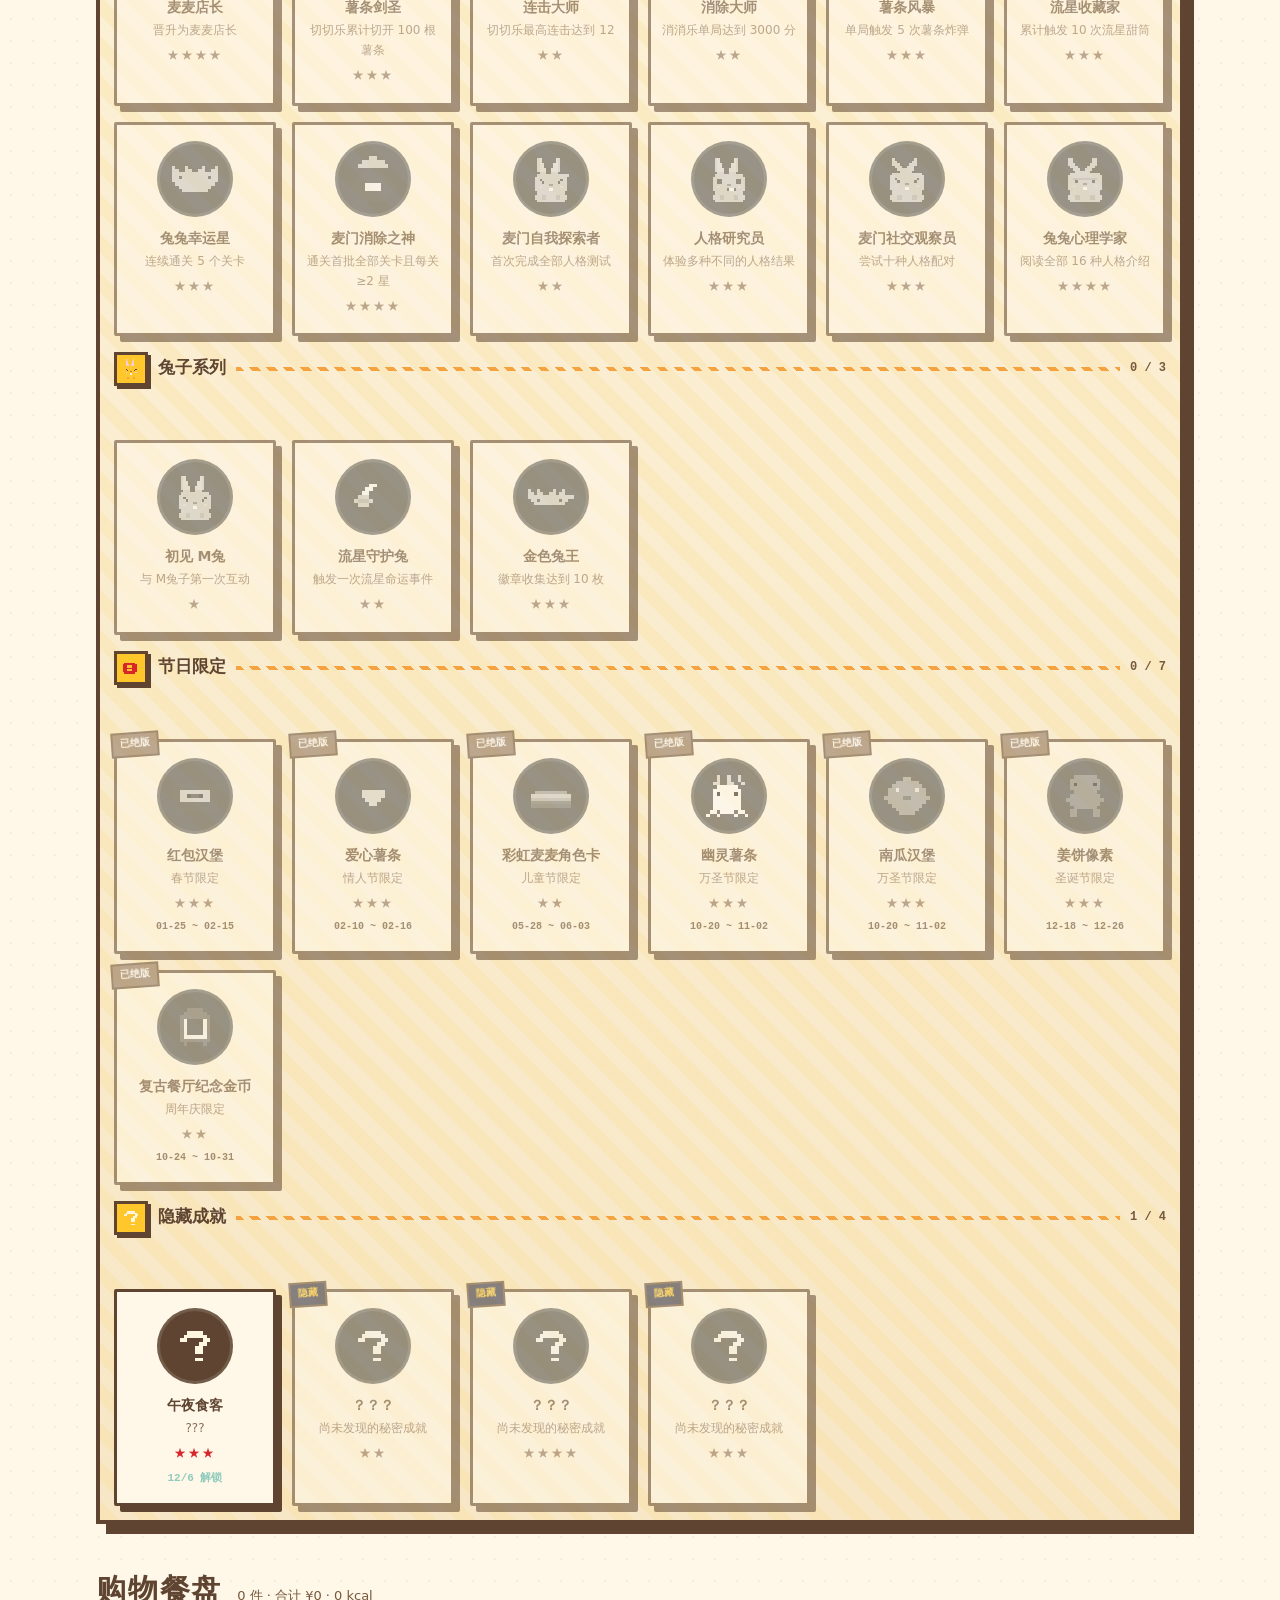
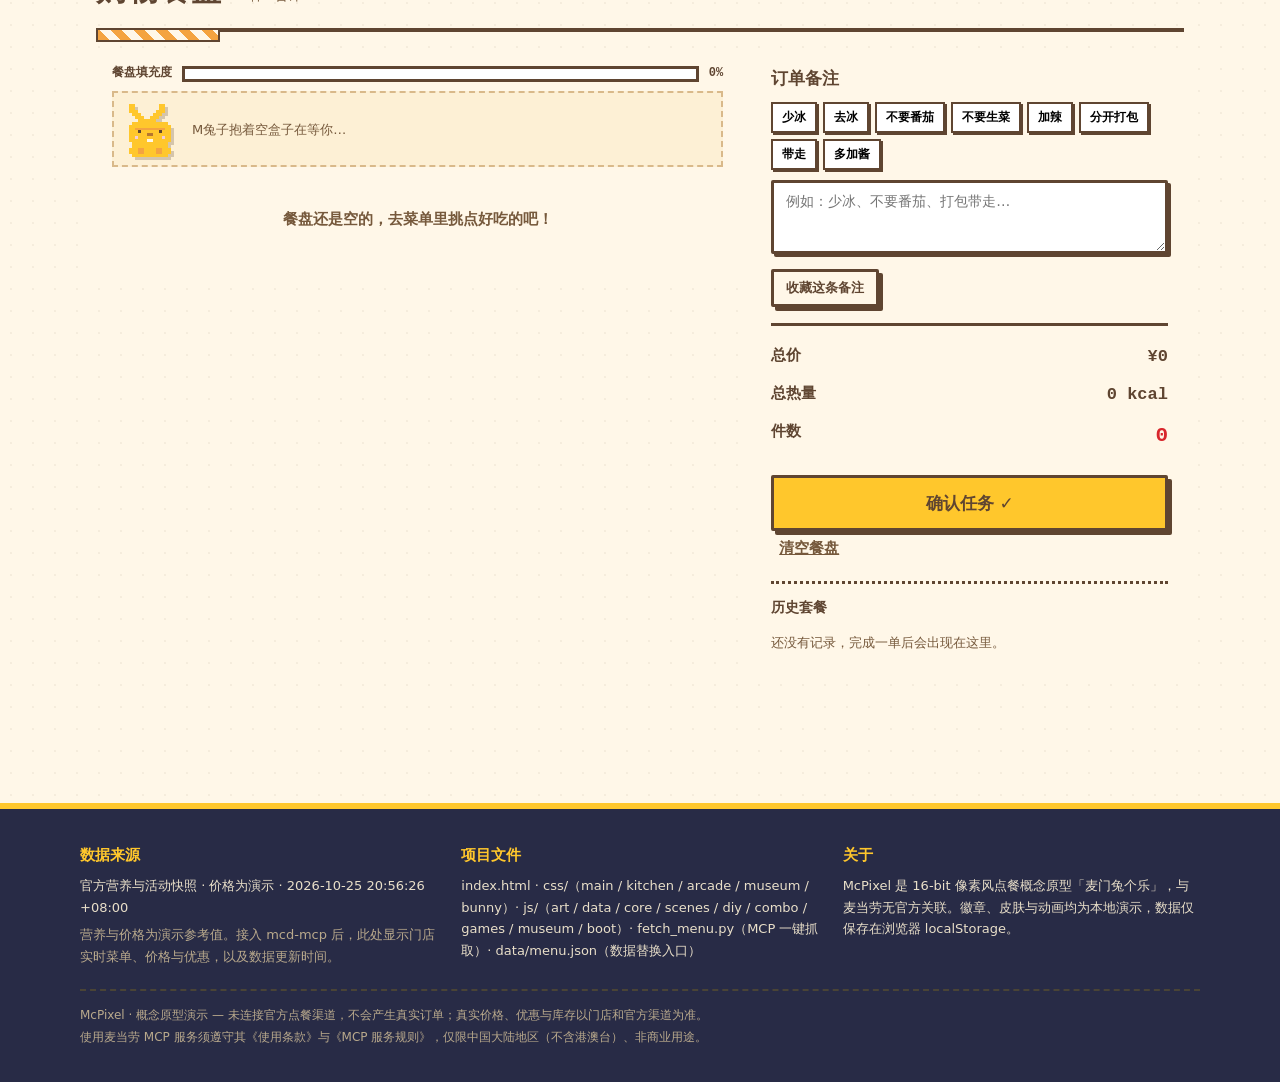
==== commit 2da930cd: "Use latest user-authored introduction and artwork statement" ====
--- a/index.html
+++ b/index.html
@@ -38,7 +38,7 @@
         <div class="hero-copy">
           <div class="quest-tag pixel">TODAY'S QUEST · <span id="todayStr"></span></div>
           <h1>欢迎来到<br><em>麦门兔个乐</em></h1>
-          <p>当麦当劳遇上像素游戏，点餐不再只是点餐——叠一座汉堡高塔、玩一局薯条贪吃蛇、收集流星与兔兔徽章，把每一顿快乐都变成可以收藏的冒险。</p>
+          <p>当麦当劳遇上像素游戏，点餐也能变成一场冒险！叠汉堡、当店员、测麦门人格、玩小游戏，顺便收集一点薯条味的快乐。</p>
           <div class="hero-cta">
             <button class="btn btn-lg" data-go="#menu">开始点餐 ▶</button>
             <button class="btn btn-honey btn-lg" data-go="#diy">汉堡创造工坊</button>
@@ -55,7 +55,7 @@
     </div>
   </section>
 
-<section class="notice-wrap" id="about-project" aria-labelledby="about-project-title"><div class="notice"><div><h2 id="about-project-title">作品说明</h2><p>《麦门兔个乐》是一款融合像素艺术、游戏化交互与个性化点餐的创意互动应用，以「让点餐成为一场有趣的冒险」为核心理念，重新构想年轻人与快餐品牌之间的互动方式。</p><p>作品以原创豆豆眼兔子为视觉主角，构建奶油黄与星夜蓝交织的复古像素世界。用户不仅可以自由 DIY 汉堡、无限叠加肉饼、搭配特色酱料和创意套餐，还能参与「麦门人生模拟器」「麦麦贪吃蛇」等趣味小游戏。</p><p>我们将消费行为转化为游戏中的成长与收集体验：不同套餐可以解锁专属角色皮肤，完成挑战能够获得「薯条大王」等成就徽章，节日限定奖励则被永久珍藏在个人收藏墙中。兔子造型餐盒、动态流星和隐藏彩蛋进一步强化了探索的惊喜感。</p><p>作品尝试突破传统点餐系统以效率为中心的单一交互逻辑，让个性化选择、即时反馈、情绪价值与数字收藏形成完整闭环。</p></div></div></section>
+<section class="notice-wrap" id="about-project" aria-labelledby="about-project-title"><div class="notice"><div><h2 id="about-project-title">作品说明</h2><p>《麦门兔个乐》是一款融合 AI、像素艺术、趣味点餐与休闲游戏的互动应用。</p><p>我想让点餐这件普通的小事变得更有意思。所以设计了一只豆豆眼兔子，打造了一个可以自由探索的麦门像素世界。</p><p>在这里，你可以 DIY 汉堡、无限叠加肉饼、自由搭配套餐；也可以体验麦当劳打工模拟、消消乐、切切乐、贪吃蛇、麦门人生和16型 MBTI 人格测试。不同游戏还会解锁专属皮肤、成就徽章和节日幸运物。</p><p>项目尝试结合麦当劳 MCP 服务与 AI 辅助开发，将实际餐饮信息、游戏互动和数字收藏连接起来，让点餐不再只是完成一次购买，而是一次有趣的探索。</p><p><strong>毕竟，人生已经够忙了，点个麦当劳总得图个乐吧！</strong></p></div></div></section>
   <!-- ================= 数据提示 ================= -->
   <section class="notice-wrap">
     <div class="notice" id="dataNotice">
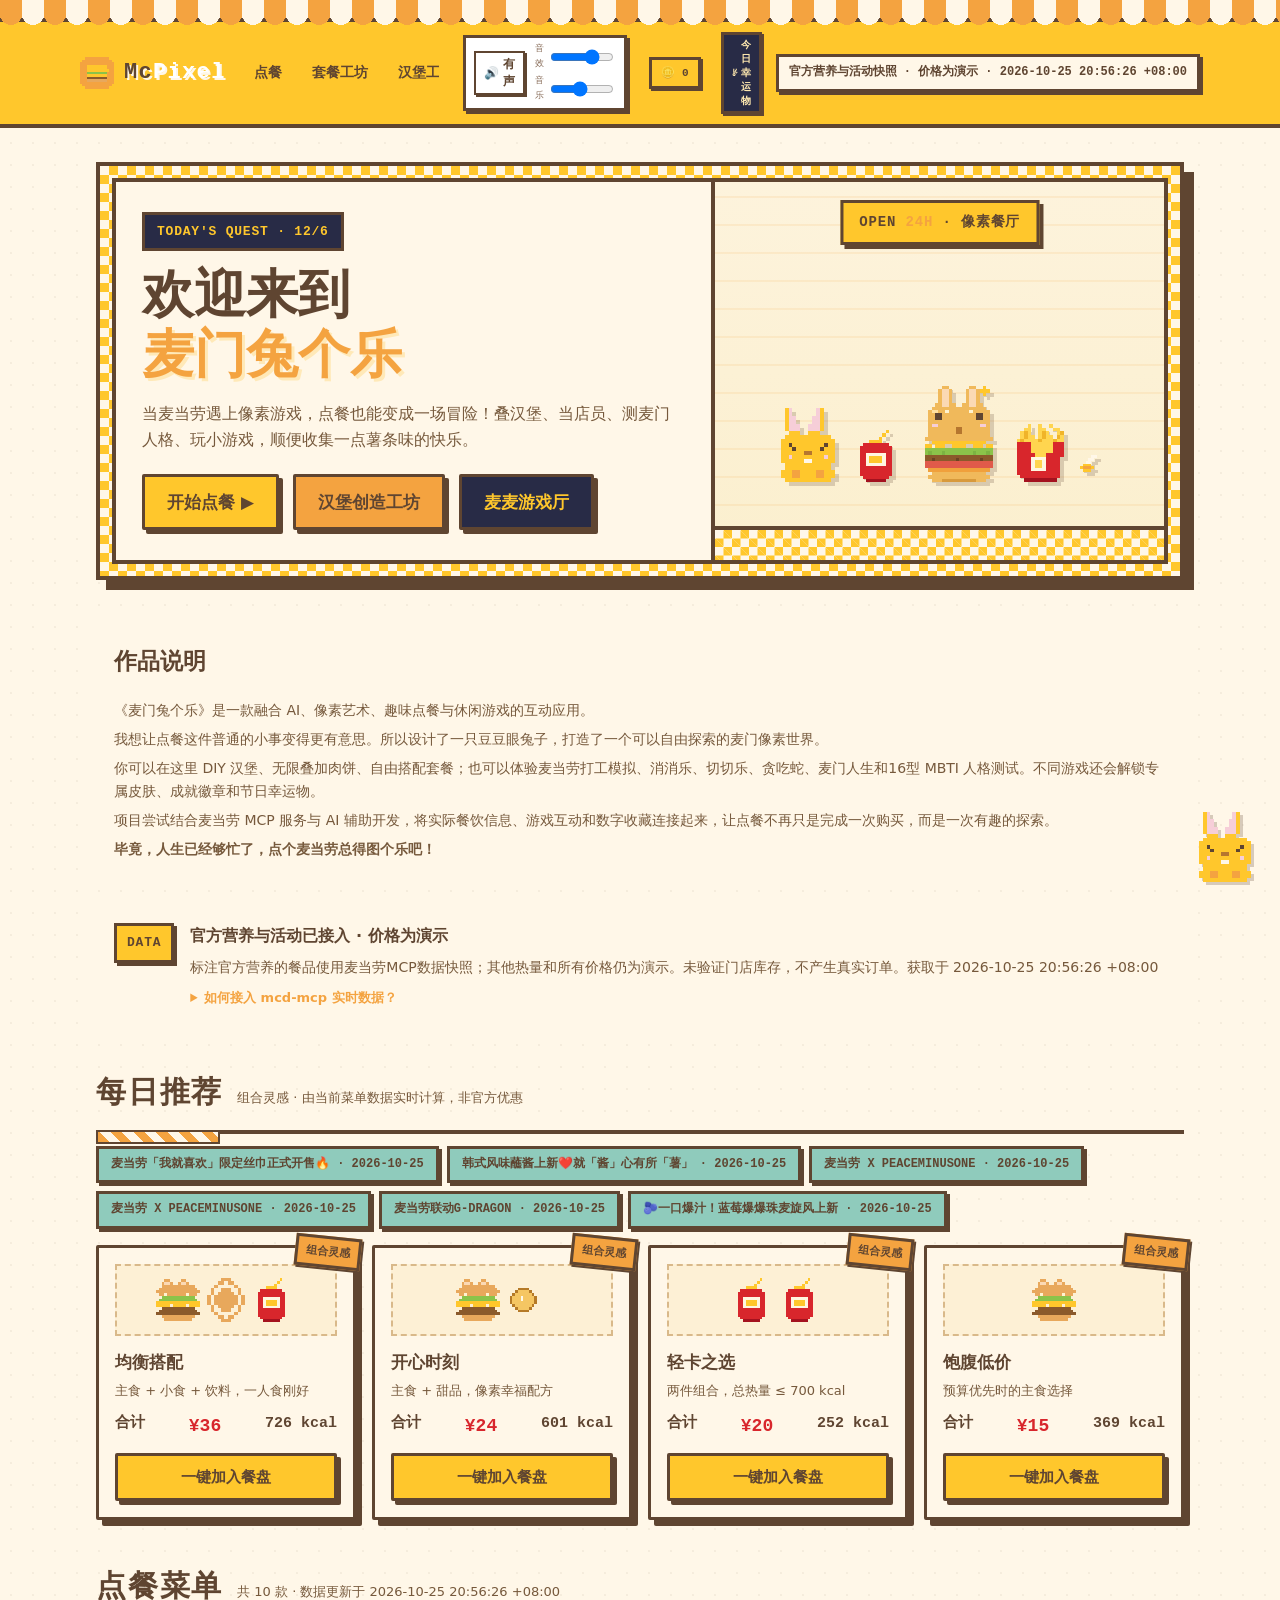
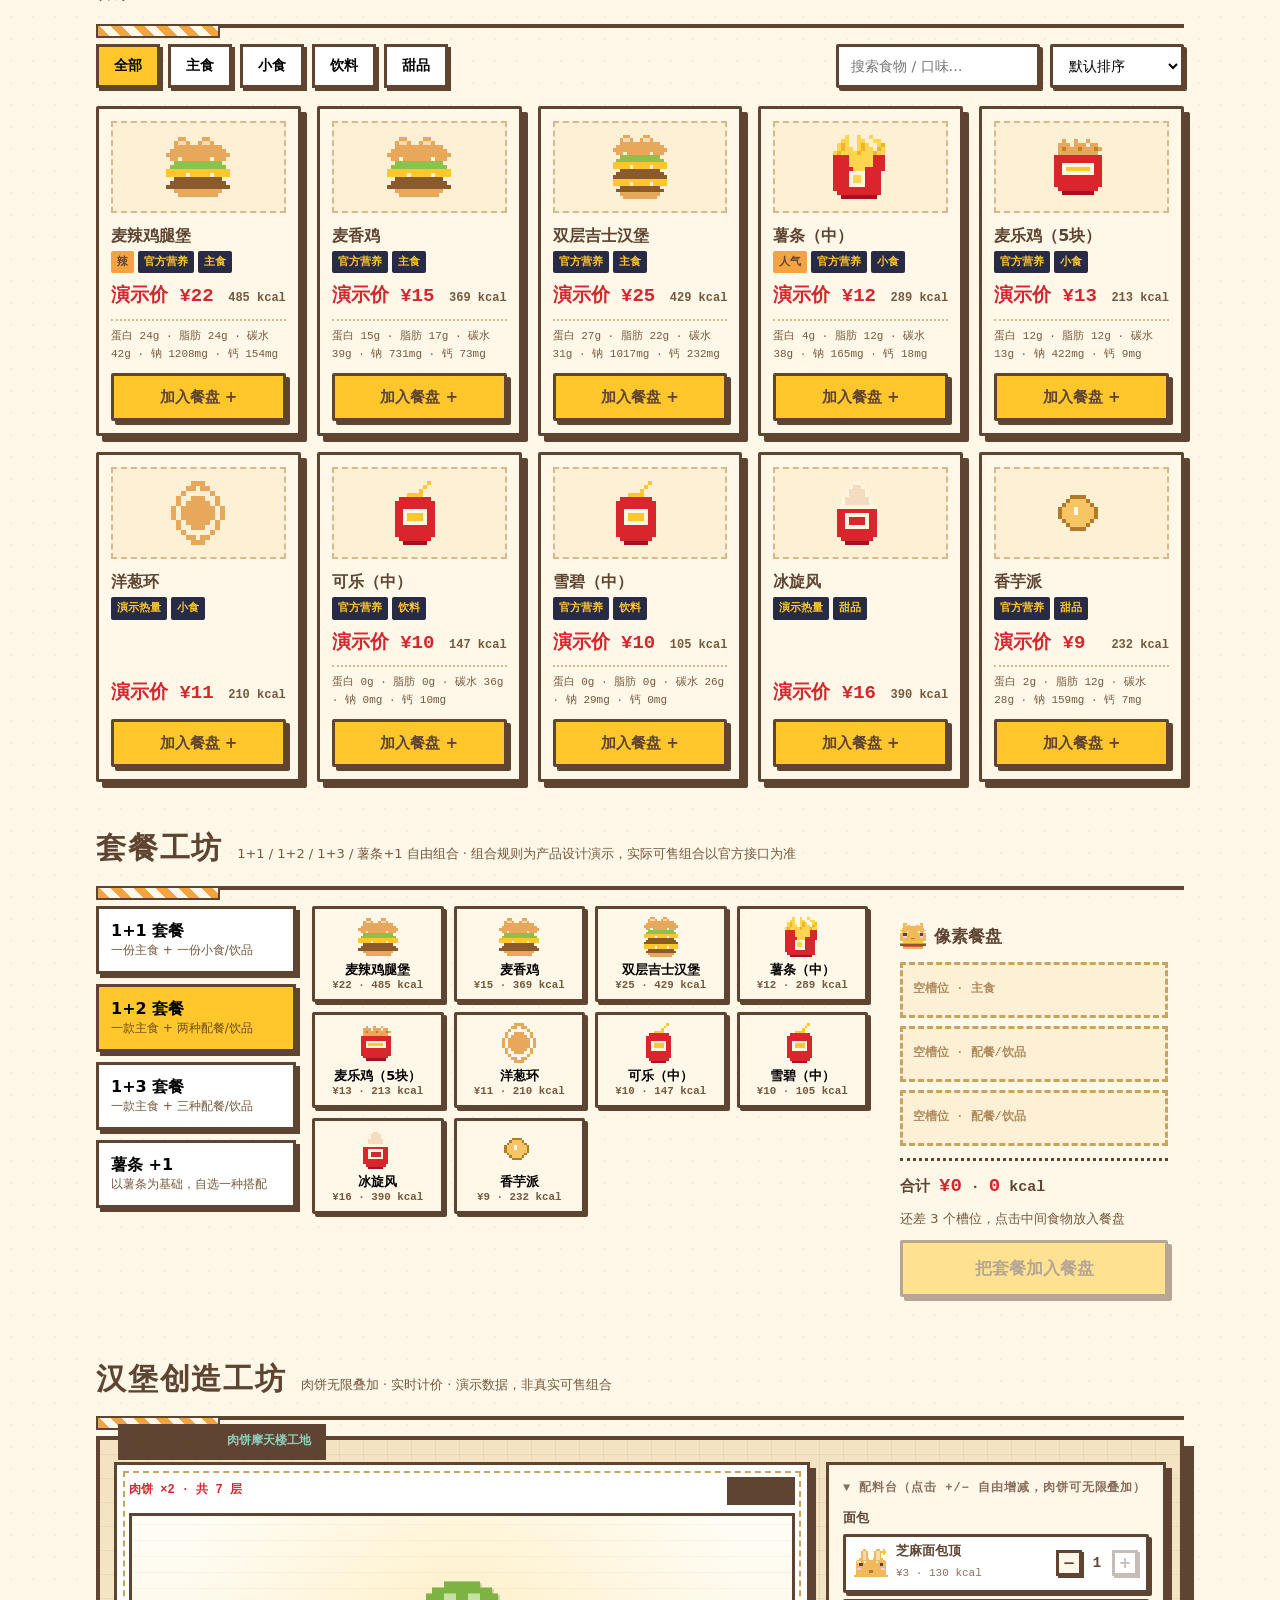
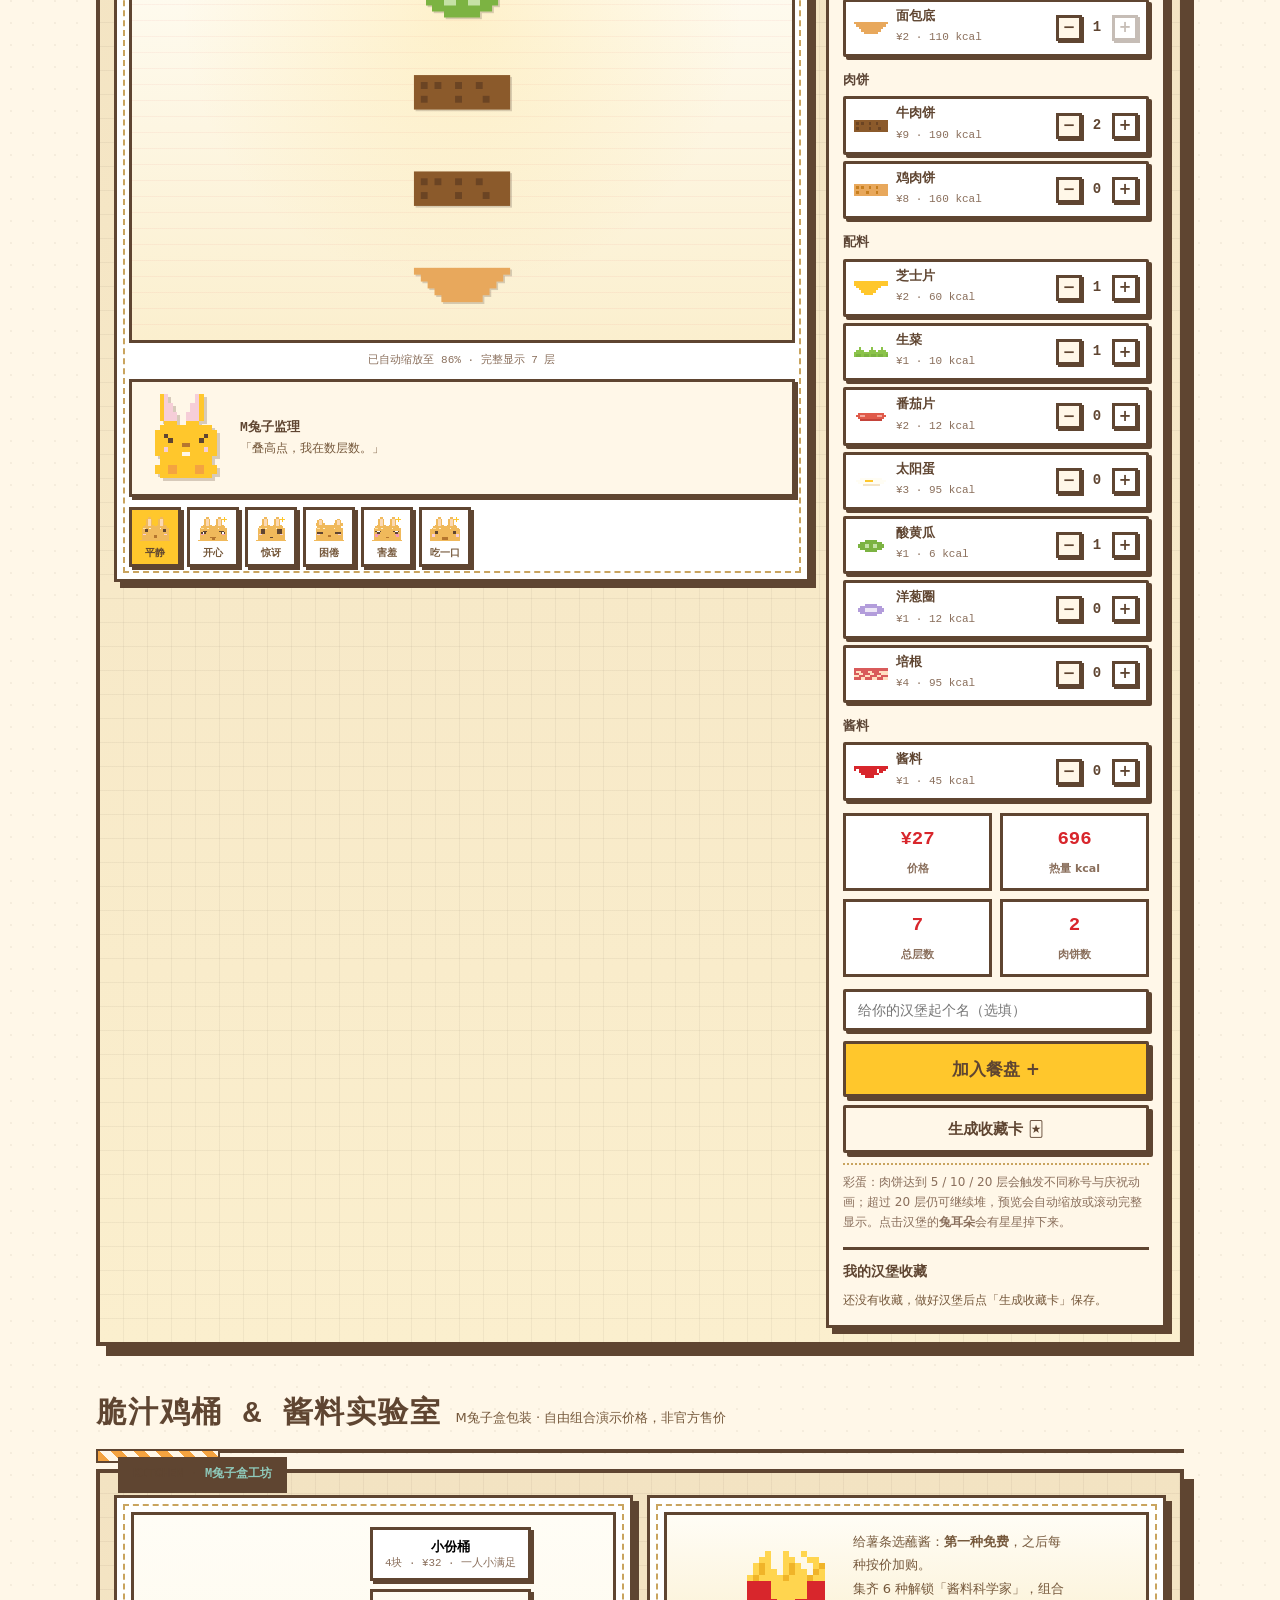
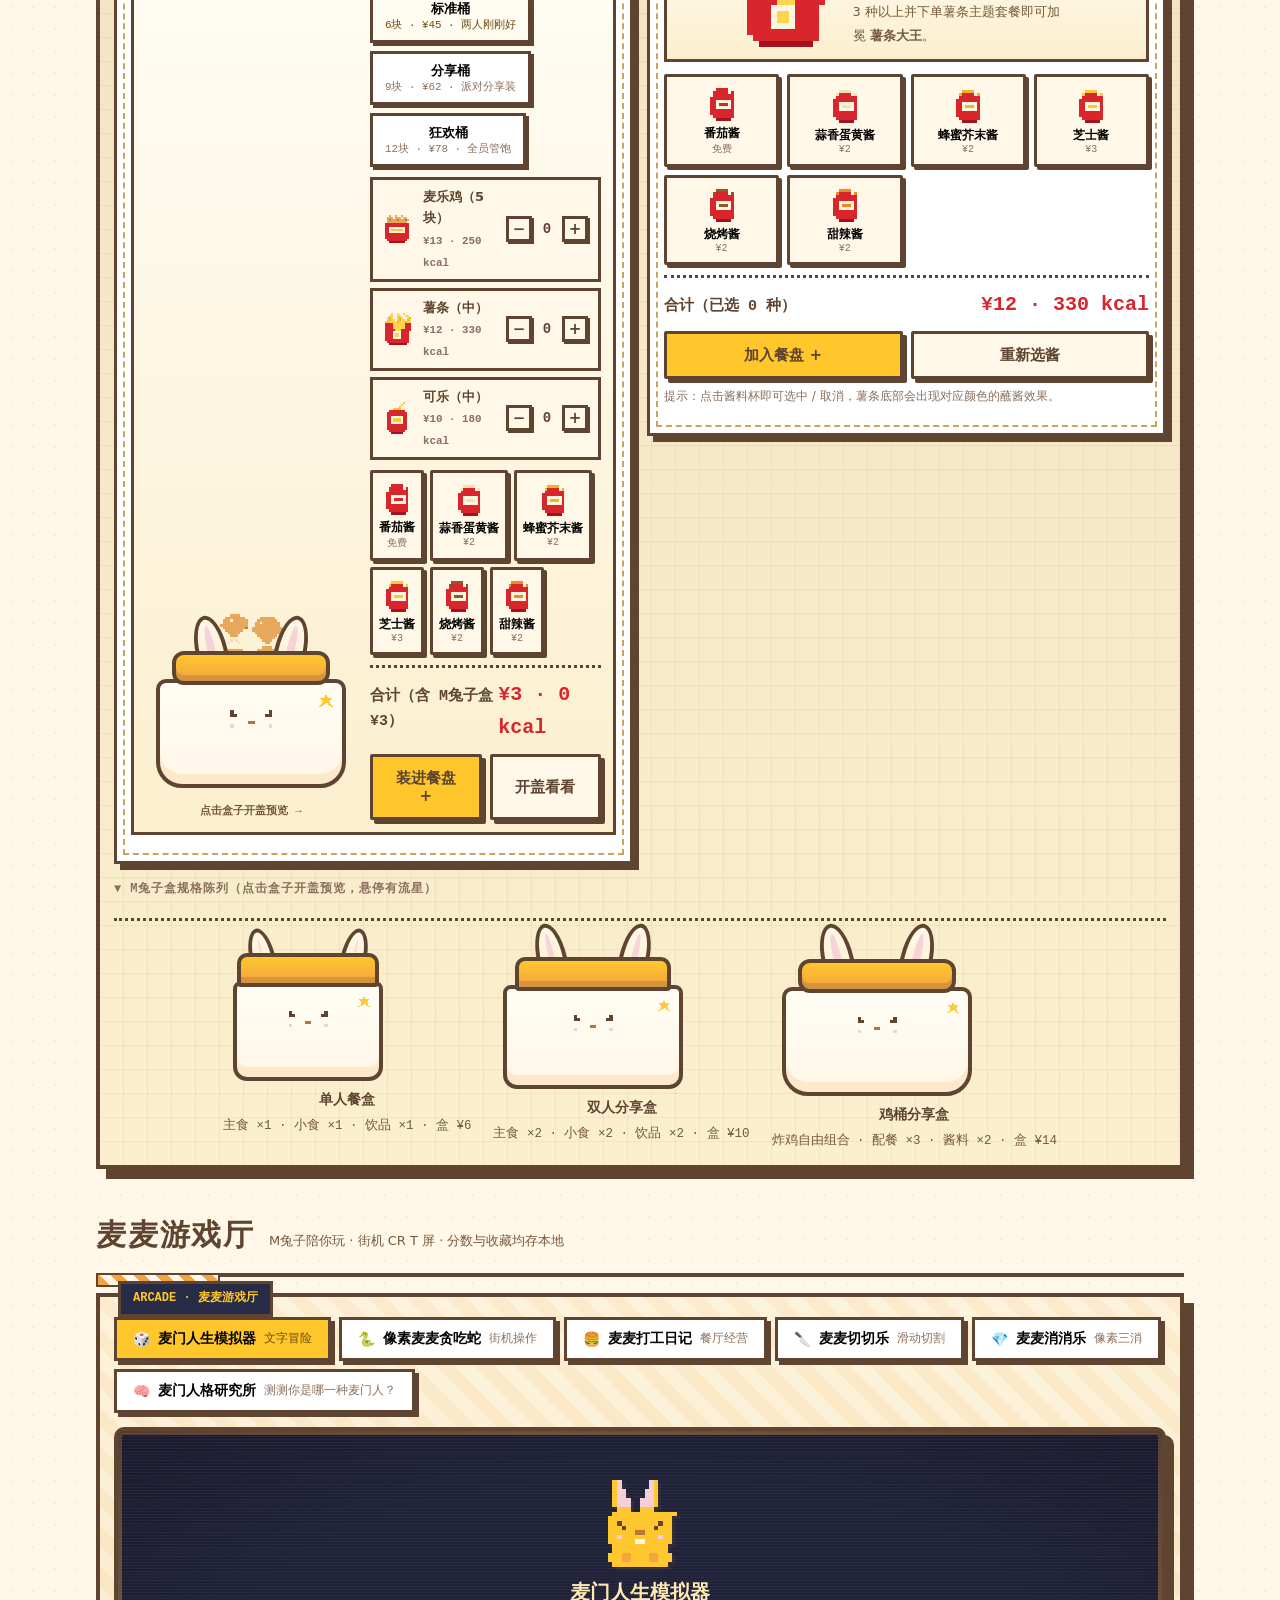
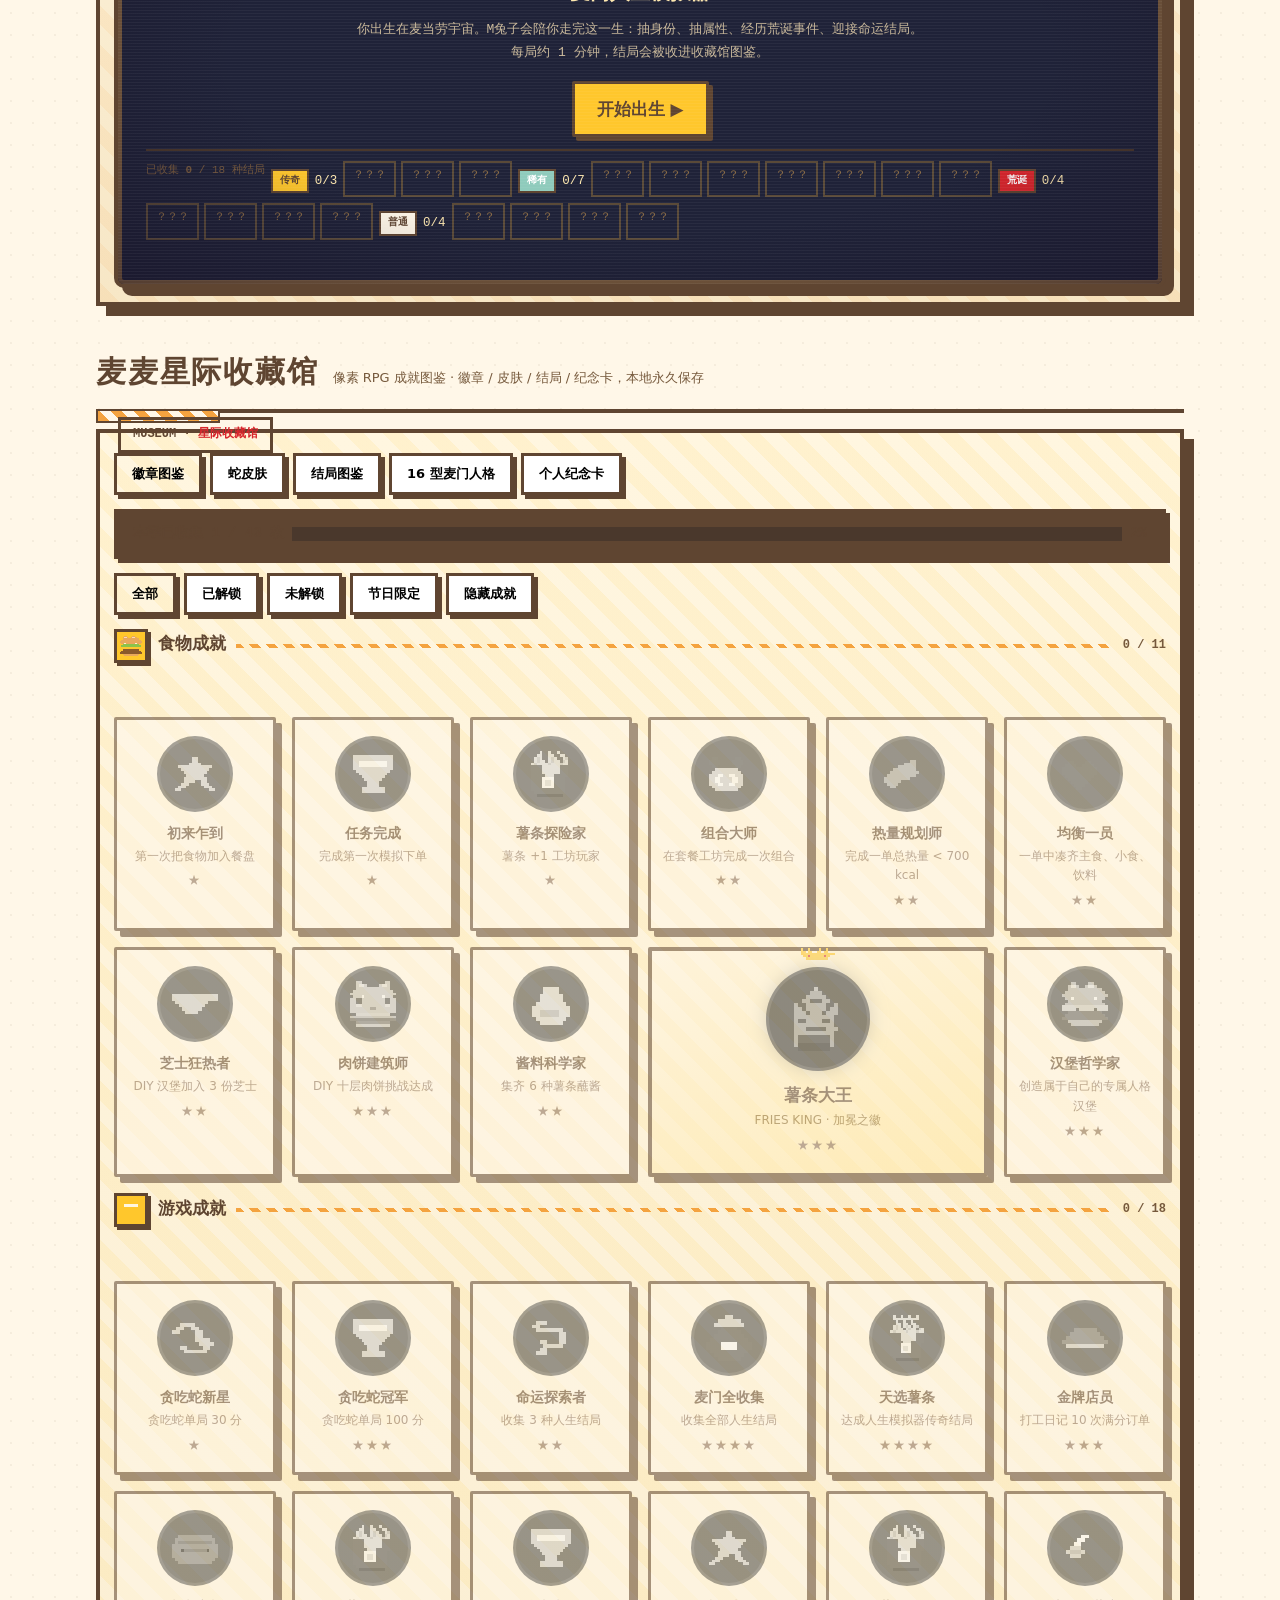
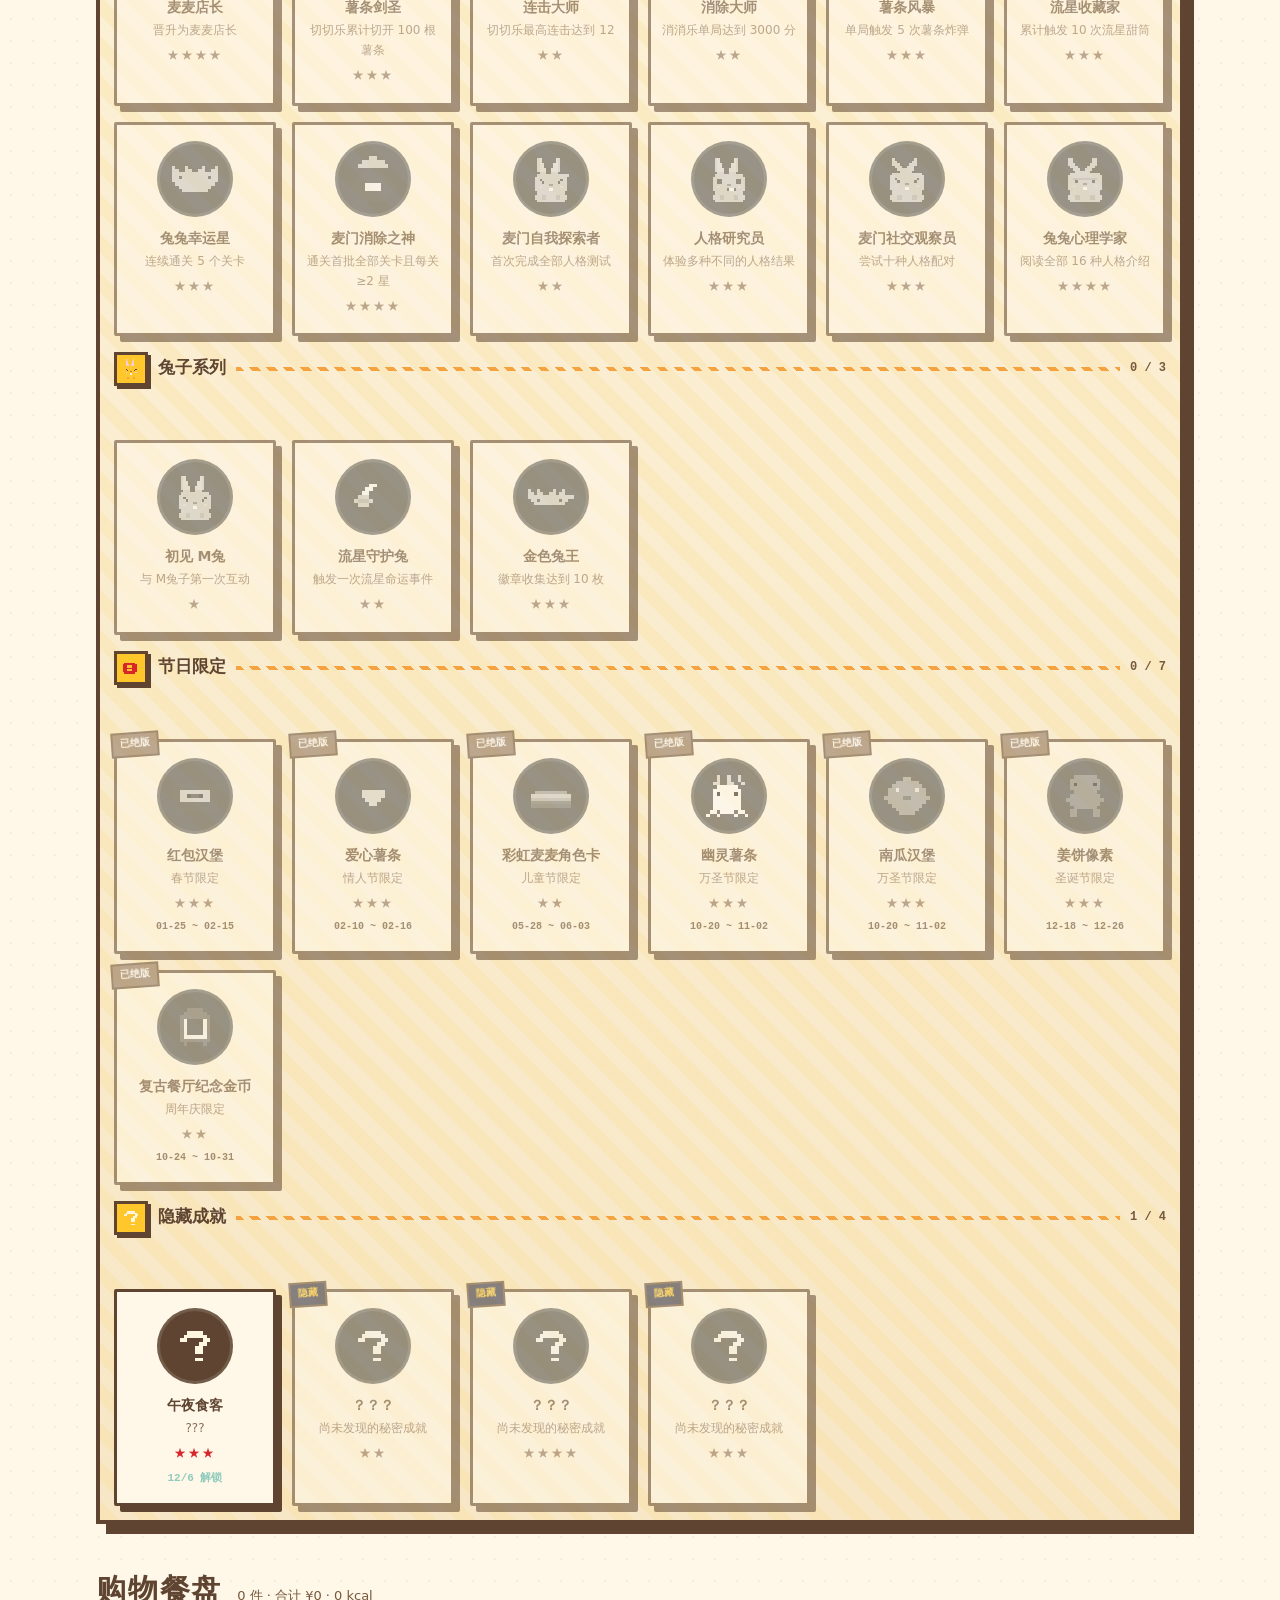
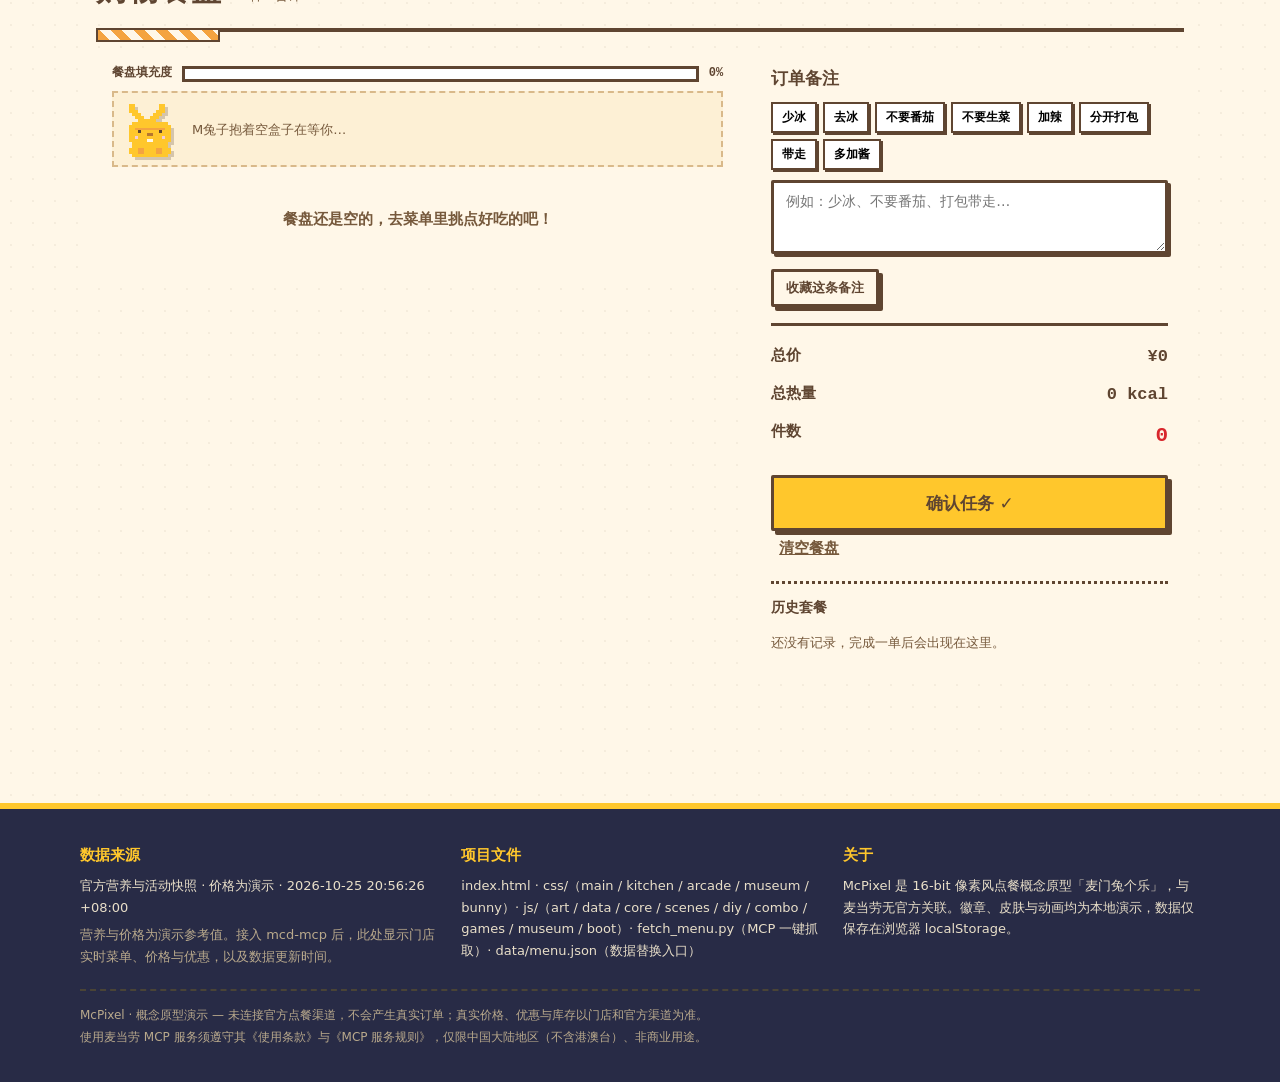
==== commit 60db2a03: "Remove introductory comma by changing sentence to 你可以在这里" ====
--- a/index.html
+++ b/index.html
@@ -55,7 +55,7 @@
     </div>
   </section>
 
-<section class="notice-wrap" id="about-project" aria-labelledby="about-project-title"><div class="notice"><div><h2 id="about-project-title">作品说明</h2><p>《麦门兔个乐》是一款融合 AI、像素艺术、趣味点餐与休闲游戏的互动应用。</p><p>我想让点餐这件普通的小事变得更有意思。所以设计了一只豆豆眼兔子，打造了一个可以自由探索的麦门像素世界。</p><p>在这里，你可以 DIY 汉堡、无限叠加肉饼、自由搭配套餐；也可以体验麦当劳打工模拟、消消乐、切切乐、贪吃蛇、麦门人生和16型 MBTI 人格测试。不同游戏还会解锁专属皮肤、成就徽章和节日幸运物。</p><p>项目尝试结合麦当劳 MCP 服务与 AI 辅助开发，将实际餐饮信息、游戏互动和数字收藏连接起来，让点餐不再只是完成一次购买，而是一次有趣的探索。</p><p><strong>毕竟，人生已经够忙了，点个麦当劳总得图个乐吧！</strong></p></div></div></section>
+<section class="notice-wrap" id="about-project" aria-labelledby="about-project-title"><div class="notice"><div><h2 id="about-project-title">作品说明</h2><p>《麦门兔个乐》是一款融合 AI、像素艺术、趣味点餐与休闲游戏的互动应用。</p><p>我想让点餐这件普通的小事变得更有意思。所以设计了一只豆豆眼兔子，打造了一个可以自由探索的麦门像素世界。</p><p>你可以在这里 DIY 汉堡、无限叠加肉饼、自由搭配套餐；也可以体验麦当劳打工模拟、消消乐、切切乐、贪吃蛇、麦门人生和16型 MBTI 人格测试。不同游戏还会解锁专属皮肤、成就徽章和节日幸运物。</p><p>项目尝试结合麦当劳 MCP 服务与 AI 辅助开发，将实际餐饮信息、游戏互动和数字收藏连接起来，让点餐不再只是完成一次购买，而是一次有趣的探索。</p><p><strong>毕竟，人生已经够忙了，点个麦当劳总得图个乐吧！</strong></p></div></div></section>
   <!-- ================= 数据提示 ================= -->
   <section class="notice-wrap">
     <div class="notice" id="dataNotice">
